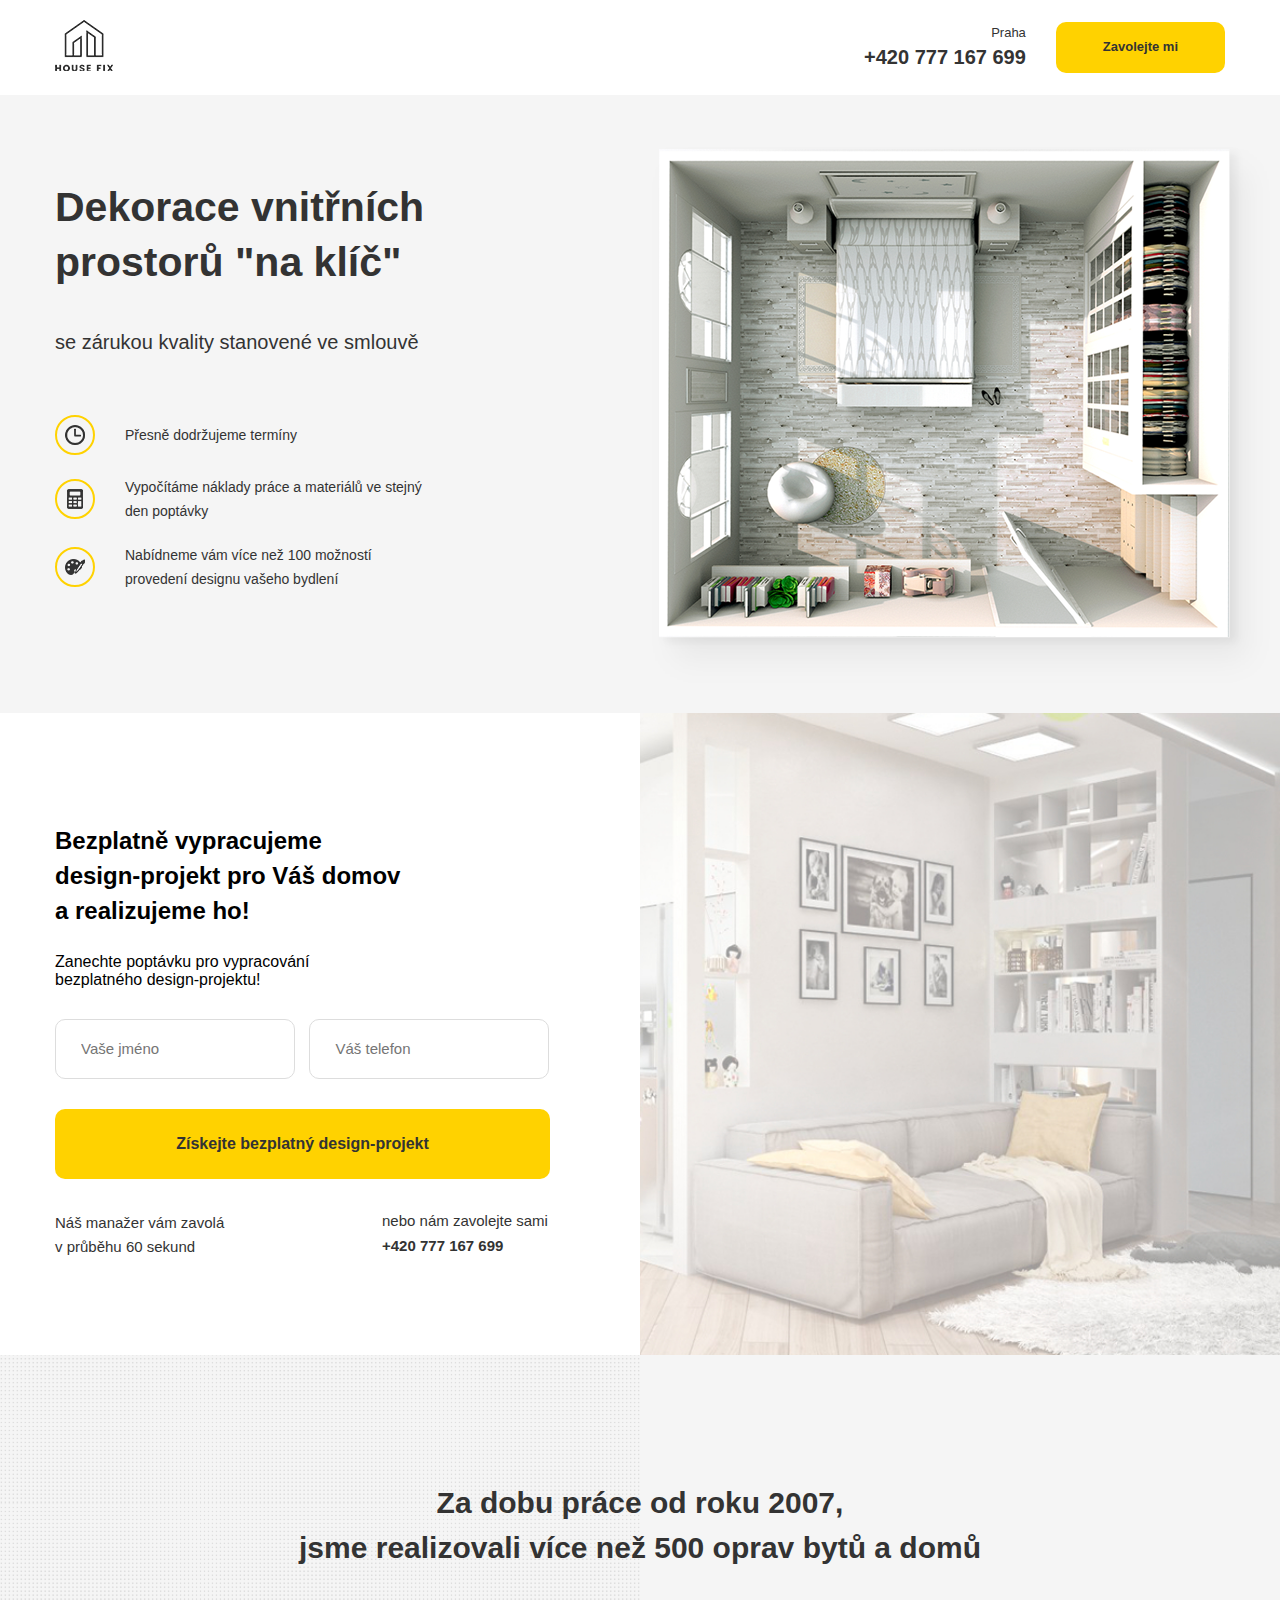
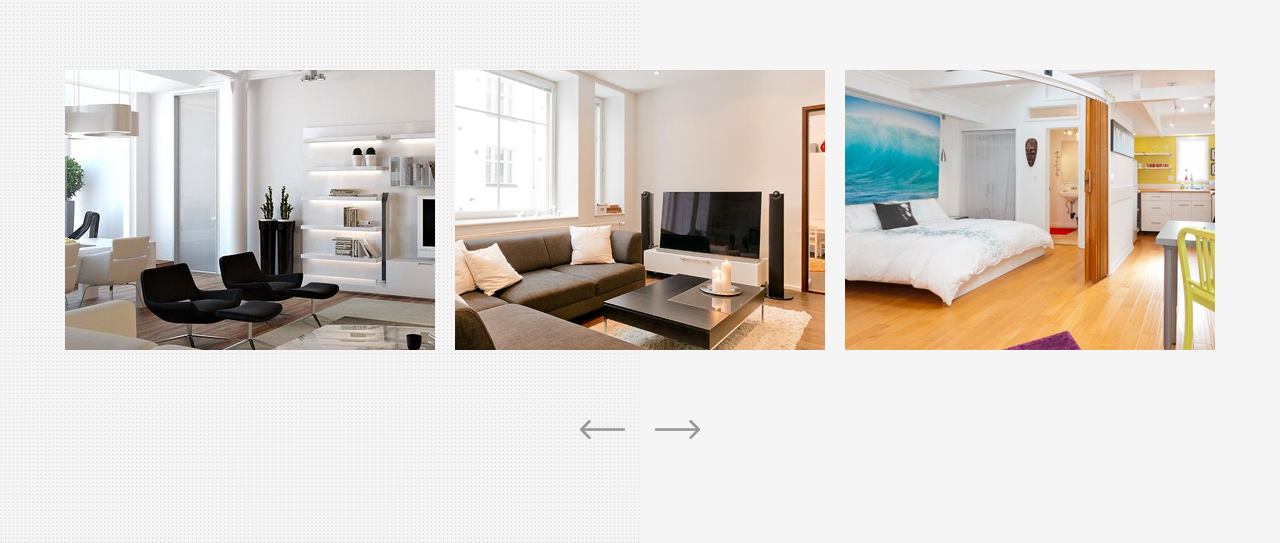
==== src/index.html @ 675788ea "vytvoření sekce slider" ====
<!DOCTYPE html>
<html lang="cz">
<head>
    <meta charset="UTF-8">
    <meta http-equiv="X-UA-Compatible" content="IE=edge">
    <meta name="viewport" content="width=device-width, initial-scale=1.0">
    <title>HouseFix</title>
    <link rel="stylesheet" href="css/normalize css.css">
    <link rel="stylesheet" href="css/slick.css">
    <link rel="stylesheet" href="css/style.css">

</head>
<body>
    <header class="header">
        <div class="container">
            <div class="header-block">
                <div class="header__logo">
                    <img src="img/logo.png" alt="Logo">
                </div>
                <div class="header__info">
                    <div class="header__contacts">
                        <span class="header__adres">Praha</span>
                        <a href="tel:+420777167699" class="header__phone">+420 777 167 699</a>
                    </div>
                    <button class="button header__button" id="button">Zavolejte mi</button>                   
                </div>                
            </div>
        </div>
    </header>

    <main>        
        <section class="main">
            <div class="container">
                <div class="main-block">
                    <div class="main-text">
                        <h1 class="main-text__title">Dekorace vnitřních prostorů "na klíč"</h1>
                        <span class="main-text__subtitle">se zárukou kvality stanovené ve smlouvě</span>
                        <ul class="main-list">
                            <li class="main-list__item">
                                <div class="main-list__image">
                                    <img src="img/clock.png" alt="clock">
                                </div>
                                <span class="main-list__text">Přesně dodržujeme termíny</span>
                            </li>
                            <li class="main-list__item">
                                <div class="main-list__image">
                                    <img src="img/calculator.png" alt="calculator">
                                </div>
                                <span class="main-list__text">Vypočítáme náklady práce a materiálů ve stejný den poptávky </span>
                            </li>
                            <li class="main-list__item">
                                <div class="main-list__image">
                                    <img src="img/paint.png" alt="paint">
                                </div>
                                <span class="main-list__text">Nabídneme vám více než 100 možností provedení designu vašeho bydlení </span>
                            </li>                            
                            
                        </ul>
                    </div>
                    <div class="main-image">
                        <img src="img/main-image.png" alt="rozpolozeni bytu">
                    </div>
                </div>
            </div>
        </section>

        <section class="offer">
            <div class="container">
               <div class="offer-block">
                  <h2 class="offer-title">
                    Bezplatně vypracujeme design-projekt pro Váš domov a realizujeme ho!
                </h2>
                  <span class="offer-subtitle">
                    Zanechte poptávku pro vypracování bezplatného design-projektu!
                </span>
                  <form action="#" class="form offer__form">
                      <input type="text" class="input offer__input" placeholder="Vaše jméno"> 
                      <input type="tel" class="input offer__input" placeholder="Váš telefon">                       
                  
                      <button class="button offer__button">
                         Získejte bezplatný design-projekt
                       </button>
                                             
                      
                       <div class="offer__info">
                        <p class="offer-p">Náš manažer vám zavolá
                            v průběhu 60 sekund                        
                            </p>   
                        <div class="offer__contact">
                            
                            <span class="offer__text">nebo nám zavolejte sami</span>
                            <a href="tel:+420777167699" class="offer__phone">+420 777 167 699</a>
                        </div>
                       </div>                 
                  </form>

               </div>
            
            </div>
        </section>

        <section class="portfolio">
            <div class="container">
                <h2 class="section-title portfolio__title">
                    Za dobu práce od roku 2007, <br>jsme realizovali více než 500 oprav bytů a domů
                </h2>
                <div class="slider">
                    <div class="slider__item"><img class="slider__image" src="img/portfolio1.jpg" alt="obrazek 1"></div>
                    <div class="slider__item"><img class="slider__image" src="img/portfolio2.jpg" alt="obrazek 2"></div>
                    <div class="slider__item"><img class="slider__image" src="img/portfolio3.jpg" alt="obrazek 3"></div>
                    <div class="slider__item"><img class="slider__image" src="img/portfolio1.jpg" alt="obrazek 1"></div>
                    <div class="slider__item"><img class="slider__image" src="img/portfolio2.jpg" alt="obrazek 2"></div>
                    <div class="slider__item"><img class="slider__image" src="img/portfolio3.jpg" alt="obrazek 3"></div>
                   
                </div>
                <div class="arrows portfolio__arrows">
                    <div class="arrows__left">
                        <img src="img/arrow-left.png" alt="arrow-left">
                    </div>
                    <div class="arrows__right">
                        <img src="img/arrow-right.png" alt="arrow-right">
                    </div>
                </div>
            </div>

        </section>

    </main>
      <div class="modal" id="modal">
        <div class="modal-dialog">
            <button class="modal-dialog__close" id="close">&times;</button>
           <h4 class="modal-dialog__title">Modální okno</h4>
        </div>
      <script src="https://code.jquery.com/jquery-3.6.3.min.js"></script>
      <script src="js/slick.min.js"></script>


      <script src="js/main.js"></script>
</body>
</html>
---- src/css/normalize css.css ----
/*! normalize.css v8.0.1 | MIT License | github.com/necolas/normalize.css */

/* Document
   ========================================================================== */

/**
 * 1. Correct the line height in all browsers.
 * 2. Prevent adjustments of font size after orientation changes in iOS.
 */

html {
  line-height: 1.15; /* 1 */
  -webkit-text-size-adjust: 100%; /* 2 */
}

/* Sections
   ========================================================================== */

/**
 * Remove the margin in all browsers.
 */

body {
  margin: 0;
}

/**
 * Render the `main` element consistently in IE.
 */

main {
  display: block;
}

/**
 * Correct the font size and margin on `h1` elements within `section` and
 * `article` contexts in Chrome, Firefox, and Safari.
 */

h1 {
  font-size: 2em;
  margin: 0.67em 0;
}

/* Grouping content
   ========================================================================== */

/**
 * 1. Add the correct box sizing in Firefox.
 * 2. Show the overflow in Edge and IE.
 */

hr {
  box-sizing: content-box; /* 1 */
  height: 0; /* 1 */
  overflow: visible; /* 2 */
}

/**
 * 1. Correct the inheritance and scaling of font size in all browsers.
 * 2. Correct the odd `em` font sizing in all browsers.
 */

pre {
  font-family: monospace, monospace; /* 1 */
  font-size: 1em; /* 2 */
}

/* Text-level semantics
   ========================================================================== */

/**
 * Remove the gray background on active links in IE 10.
 */

a {
  background-color: transparent;
}

/**
 * 1. Remove the bottom border in Chrome 57-
 * 2. Add the correct text decoration in Chrome, Edge, IE, Opera, and Safari.
 */

abbr[title] {
  border-bottom: none; /* 1 */
  text-decoration: underline; /* 2 */
  text-decoration: underline dotted; /* 2 */
}

/**
 * Add the correct font weight in Chrome, Edge, and Safari.
 */

b,
strong {
  font-weight: bolder;
}

/**
 * 1. Correct the inheritance and scaling of font size in all browsers.
 * 2. Correct the odd `em` font sizing in all browsers.
 */

code,
kbd,
samp {
  font-family: monospace, monospace; /* 1 */
  font-size: 1em; /* 2 */
}

/**
 * Add the correct font size in all browsers.
 */

small {
  font-size: 80%;
}

/**
 * Prevent `sub` and `sup` elements from affecting the line height in
 * all browsers.
 */

sub,
sup {
  font-size: 75%;
  line-height: 0;
  position: relative;
  vertical-align: baseline;
}

sub {
  bottom: -0.25em;
}

sup {
  top: -0.5em;
}

/* Embedded content
   ========================================================================== */

/**
 * Remove the border on images inside links in IE 10.
 */

img {
  border-style: none;
}

/* Forms
   ========================================================================== */

/**
 * 1. Change the font styles in all browsers.
 * 2. Remove the margin in Firefox and Safari.
 */

button,
input,
optgroup,
select,
textarea {
  font-family: inherit; /* 1 */
  font-size: 100%; /* 1 */
  line-height: 1.15; /* 1 */
  margin: 0; /* 2 */
}

/**
 * Show the overflow in IE.
 * 1. Show the overflow in Edge.
 */

button,
input { /* 1 */
  overflow: visible;
}

/**
 * Remove the inheritance of text transform in Edge, Firefox, and IE.
 * 1. Remove the inheritance of text transform in Firefox.
 */

button,
select { /* 1 */
  text-transform: none;
}

/**
 * Correct the inability to style clickable types in iOS and Safari.
 */

button,
[type="button"],
[type="reset"],
[type="submit"] {
  -webkit-appearance: button;
}

/**
 * Remove the inner border and padding in Firefox.
 */

button::-moz-focus-inner,
[type="button"]::-moz-focus-inner,
[type="reset"]::-moz-focus-inner,
[type="submit"]::-moz-focus-inner {
  border-style: none;
  padding: 0;
}

/**
 * Restore the focus styles unset by the previous rule.
 */

button:-moz-focusring,
[type="button"]:-moz-focusring,
[type="reset"]:-moz-focusring,
[type="submit"]:-moz-focusring {
  outline: 1px dotted ButtonText;
}

/**
 * Correct the padding in Firefox.
 */

fieldset {
  padding: 0.35em 0.75em 0.625em;
}

/**
 * 1. Correct the text wrapping in Edge and IE.
 * 2. Correct the color inheritance from `fieldset` elements in IE.
 * 3. Remove the padding so developers are not caught out when they zero out
 *    `fieldset` elements in all browsers.
 */

legend {
  box-sizing: border-box; /* 1 */
  color: inherit; /* 2 */
  display: table; /* 1 */
  max-width: 100%; /* 1 */
  padding: 0; /* 3 */
  white-space: normal; /* 1 */
}

/**
 * Add the correct vertical alignment in Chrome, Firefox, and Opera.
 */

progress {
  vertical-align: baseline;
}

/**
 * Remove the default vertical scrollbar in IE 10+.
 */

textarea {
  overflow: auto;
}

/**
 * 1. Add the correct box sizing in IE 10.
 * 2. Remove the padding in IE 10.
 */

[type="checkbox"],
[type="radio"] {
  box-sizing: border-box; /* 1 */
  padding: 0; /* 2 */
}

/**
 * Correct the cursor style of increment and decrement buttons in Chrome.
 */

[type="number"]::-webkit-inner-spin-button,
[type="number"]::-webkit-outer-spin-button {
  height: auto;
}

/**
 * 1. Correct the odd appearance in Chrome and Safari.
 * 2. Correct the outline style in Safari.
 */

[type="search"] {
  -webkit-appearance: textfield; /* 1 */
  outline-offset: -2px; /* 2 */
}

/**
 * Remove the inner padding in Chrome and Safari on macOS.
 */

[type="search"]::-webkit-search-decoration {
  -webkit-appearance: none;
}

/**
 * 1. Correct the inability to style clickable types in iOS and Safari.
 * 2. Change font properties to `inherit` in Safari.
 */

::-webkit-file-upload-button {
  -webkit-appearance: button; /* 1 */
  font: inherit; /* 2 */
}

/* Interactive
   ========================================================================== */

/*
 * Add the correct display in Edge, IE 10+, and Firefox.
 */

details {
  display: block;
}

/*
 * Add the correct display in all browsers.
 */

summary {
  display: list-item;
}

/* Misc
   ========================================================================== */

/**
 * Add the correct display in IE 10+.
 */

template {
  display: none;
}

/**
 * Add the correct display in IE 10.
 */

[hidden] {
  display: none;
}
---- src/css/style.css ----
@font-face {
  font-family: "Museo Sans  Light";
  src: url("../fonts/MuseoSansCyrl-300.eot");
  src: url("../fonts/MuseoSansCyrl-300.eot?#iefix") format("embedded-opentype"), url("../fonts/MuseoSansCyrl-300.woff") format("woff"), url("../fonts/MuseoSansCyrl-300.ttf") format("truetype");
  font-weight: normal;
  font-style: normal;
}
@font-face {
  font-family: "Museo Sans  Bold";
  src: url("../fonts/MuseoSansCyrl-700.eot");
  src: url("../fonts/MuseoSansCyrl-700.eot?#iefix") format("embedded-opentype"), url("../fonts/MuseoSansCyrl-700.woff") format("woff"), url("../fonts/MuseoSansCyrl-700.ttf") format("truetype");
  font-weight: normal;
  font-style: normal;
}
* {
  box-sizing: border-box;
}

body {
  font-family: "Museo Sans Light", sans-serif;
  font-weight: 300;
}

img {
  max-width: 100%;
}

.container {
  max-width: 1170px;
  width: 96%;
  margin: auto;
}
@media (max-width: 640px) {
  .container {
    width: 90%;
  }
}

.button {
  background-color: #ffd200;
  color: #333;
  border: none;
  font-family: "Museo Sans Bold", sans-serif;
  font-weight: 700;
  cursor: pointer;
  padding: 18px 47px;
  border-radius: 10px;
}
.button:hover {
  background-color: #ffdb33;
}

.input {
  border: 1px solid #dddddd;
  font-size: 15px;
  border-radius: 10px;
  padding: 20px 25px;
}

.section-title {
  font-size: 30px;
  font-family: "Museo Sans Bold", sans-serif;
  font-weight: 700;
  text-align: center;
  line-height: 45px;
}

.header {
  padding: 20px 0;
}
.header-block {
  display: flex;
  justify-content: space-between;
  align-items: center;
}
.header__info {
  display: flex;
  text-align: right;
}
.header__contacts {
  display: flex;
  flex-direction: column;
  justify-content: center;
}
@media (max-width: 640px) {
  .header__contacts {
    display: none;
  }
}
.header__adres {
  color: #333;
  font-size: 13px;
  font-weight: 400;
}
.header__phone {
  font-size: 20px;
  font-weight: 400;
  color: #333;
  text-decoration: none;
  display: block;
  margin-top: 5px;
  font-family: "Museo Sans Bold", sans-serif;
  font-weight: 700;
}
.header__button {
  padding: 18px 47px;
  border-radius: 10px;
  margin-left: 30px;
  font-size: 13px;
}

.main {
  background-color: #f5f5f5;
}
.main-block {
  display: flex;
  padding: 40px 0 15px;
}
@media (max-width: 1200px) {
  .main-block {
    flex-direction: column;
  }
}
.main-text {
  flex-basis: 50%;
}
@media (max-width: 1200px) {
  .main-text {
    margin-bottom: 30px;
  }
}
.main-text__title {
  font-size: 41px;
  color: #333;
  padding-right: 200px;
  line-height: 55px;
  font-family: "Museo Sans Bold", sans-serif;
  font-weight: 700;
  margin: 45px 0 20px 0;
}
@media (max-width: 1200px) {
  .main-text__title {
    padding-right: 10px;
  }
}
@media (max-width: 640px) {
  .main-text__title {
    font-size: 30px;
    line-height: 1.4;
  }
}
.main-text__subtitle {
  font-size: 20px;
  line-height: 65px;
  color: #333;
}
@media (max-width: 640px) {
  .main-text__subtitle {
    font-size: 16px;
    line-height: 1.4;
  }
}
.main-image {
  margin-right: -55px;
}
@media (max-width: 1200px) {
  .main-image {
    width: 100%;
  }
}
.main-list {
  margin: 40px 0 0 0;
  padding: 0 0 0 0;
}
@media (max-width: 640px) {
  .main-list {
    margin: 30px 0 0 0;
  }
}
.main-list__item {
  display: flex;
  align-items: center;
  margin-bottom: 20px;
}
.main-list__item:last-child {
  margin-bottom: 0;
}
@media (max-width: 640px) {
  .main-list__item {
    margin-bottom: 15px;
  }
}
.main-list__image {
  width: 40px;
  height: 40px;
  border: 2px solid #ffd200;
  display: flex;
  align-items: center;
  border-radius: 50px;
  justify-content: center;
  margin-right: 30px;
}
.main-list__text {
  line-height: 24px;
  font-size: 14px;
  color: #333;
  max-width: 300px;
}
@media (max-width: 640px) {
  .main-list__text {
    font-size: 12px;
    max-width: 250px;
  }
}

.offer {
  padding: 90px 0;
  background: url("../img/offer-bg.jpg") no-repeat;
  background-position: center right;
  background-size: contain;
  position: relative;
}
@media (max-width: 1200px) {
  .offer {
    background-size: cover;
  }
}
@media (max-width: 768px) {
  .offer {
    background: #fff;
  }
}
.offer:before {
  content: "";
  width: 50%;
  height: 100%;
  position: absolute;
  background-color: #fff;
  top: 0;
  left: 0;
}
.offer-block {
  width: 50%;
  padding-right: 90px;
  position: relative;
}
@media (max-width: 768px) {
  .offer-block {
    width: 100%;
    padding-right: 0;
  }
}
.offer-title {
  font-size: 24px;
  line-height: 35px;
  margin-bottom: 25px;
  max-width: 350px;
  font-family: "Museo Sans Bold", sans-serif;
  font-weight: 700;
}
.offer-subtitle {
  display: inline-block;
  max-width: 260px;
  font-size: 16px;
  margin-bottom: 30px;
}
.offer__input {
  margin-bottom: 30px;
  width: 240px;
}
@media (max-width: 1200px) {
  .offer__input {
    width: 100%;
    margin-bottom: 15px;
  }
}
.offer__input:first-child {
  margin-right: 10px;
}
.offer__button {
  width: 100%;
  min-height: 70px;
  margin-bottom: 30px;
  cursor: pointer;
  font-size: 13px;
  font-size: 16px;
}
.offer__info {
  display: flex;
  justify-content: space-between;
}
.offer-p {
  width: 171px;
  height: 39px;
  color: #333;
  font-size: 15px;
  font-weight: 400;
  line-height: 24px;
  text-align: left;
  margin-top: 2px;
}
.offer__text {
  display: flex;
  width: 168px;
  height: 15px;
  color: #333;
  font-size: 15px;
  font-weight: 400;
  line-height: 24px;
  text-align: left;
}
.offer__phone {
  display: flex;
  width: 124px;
  height: 12px;
  color: #333;
  font-size: 15px;
  font-weight: 400;
  line-height: 24px;
  text-align: left;
  text-decoration: none;
  margin-top: 10px;
  font-family: "Museo Sans Bold", sans-serif;
  font-weight: 700;
}

.portfolio {
  padding: 100px 0;
  background: #f5f5f5 url("../img/portfolio-bg.png") left repeat-y;
  background-size: 50%;
}
.portfolio__title {
  margin-bottom: 100px;
  color: #333;
}
.portfolio__arrows {
  max-width: 120px;
  display: flex;
  justify-content: space-between;
  margin: auto;
  margin-top: 70px;
}

.arrows__left, .arrows__right {
  cursor: pointer;
}

.slider__image {
  margin: auto;
}

.modal {
  position: fixed;
  left: 0;
  top: 0;
  width: 100%;
  height: 100%;
  border-color: rgba(0, 0, 0, 0.5);
  display: none;
}
.modal_active {
  display: flex;
}
.modal-dialog {
  margin: auto;
  max-width: 450px;
  width: 90%;
  min-height: 200px;
  background-color: #fff;
  padding: 40px;
  position: relative;
}
.modal-dialog__close {
  position: absolute;
  right: 0;
  top: 0;
}/*# sourceMappingURL=style.css.map */
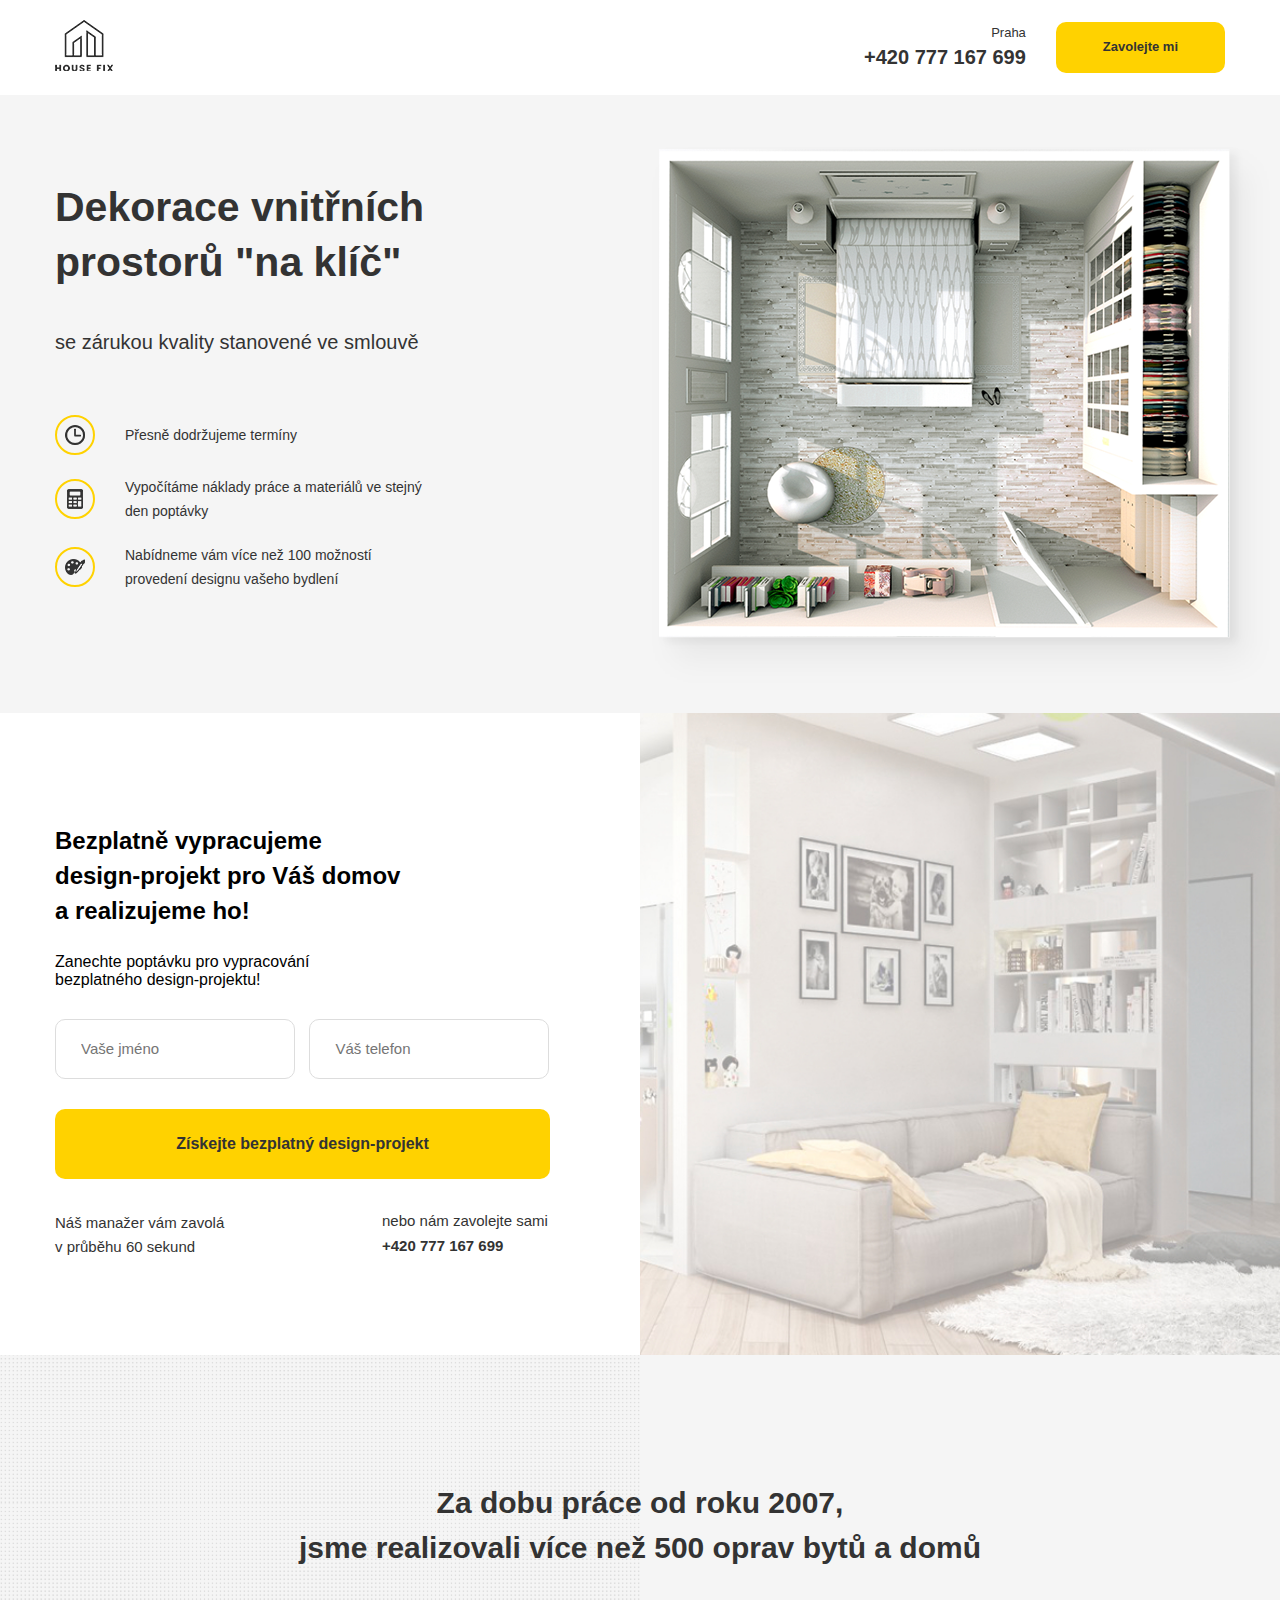
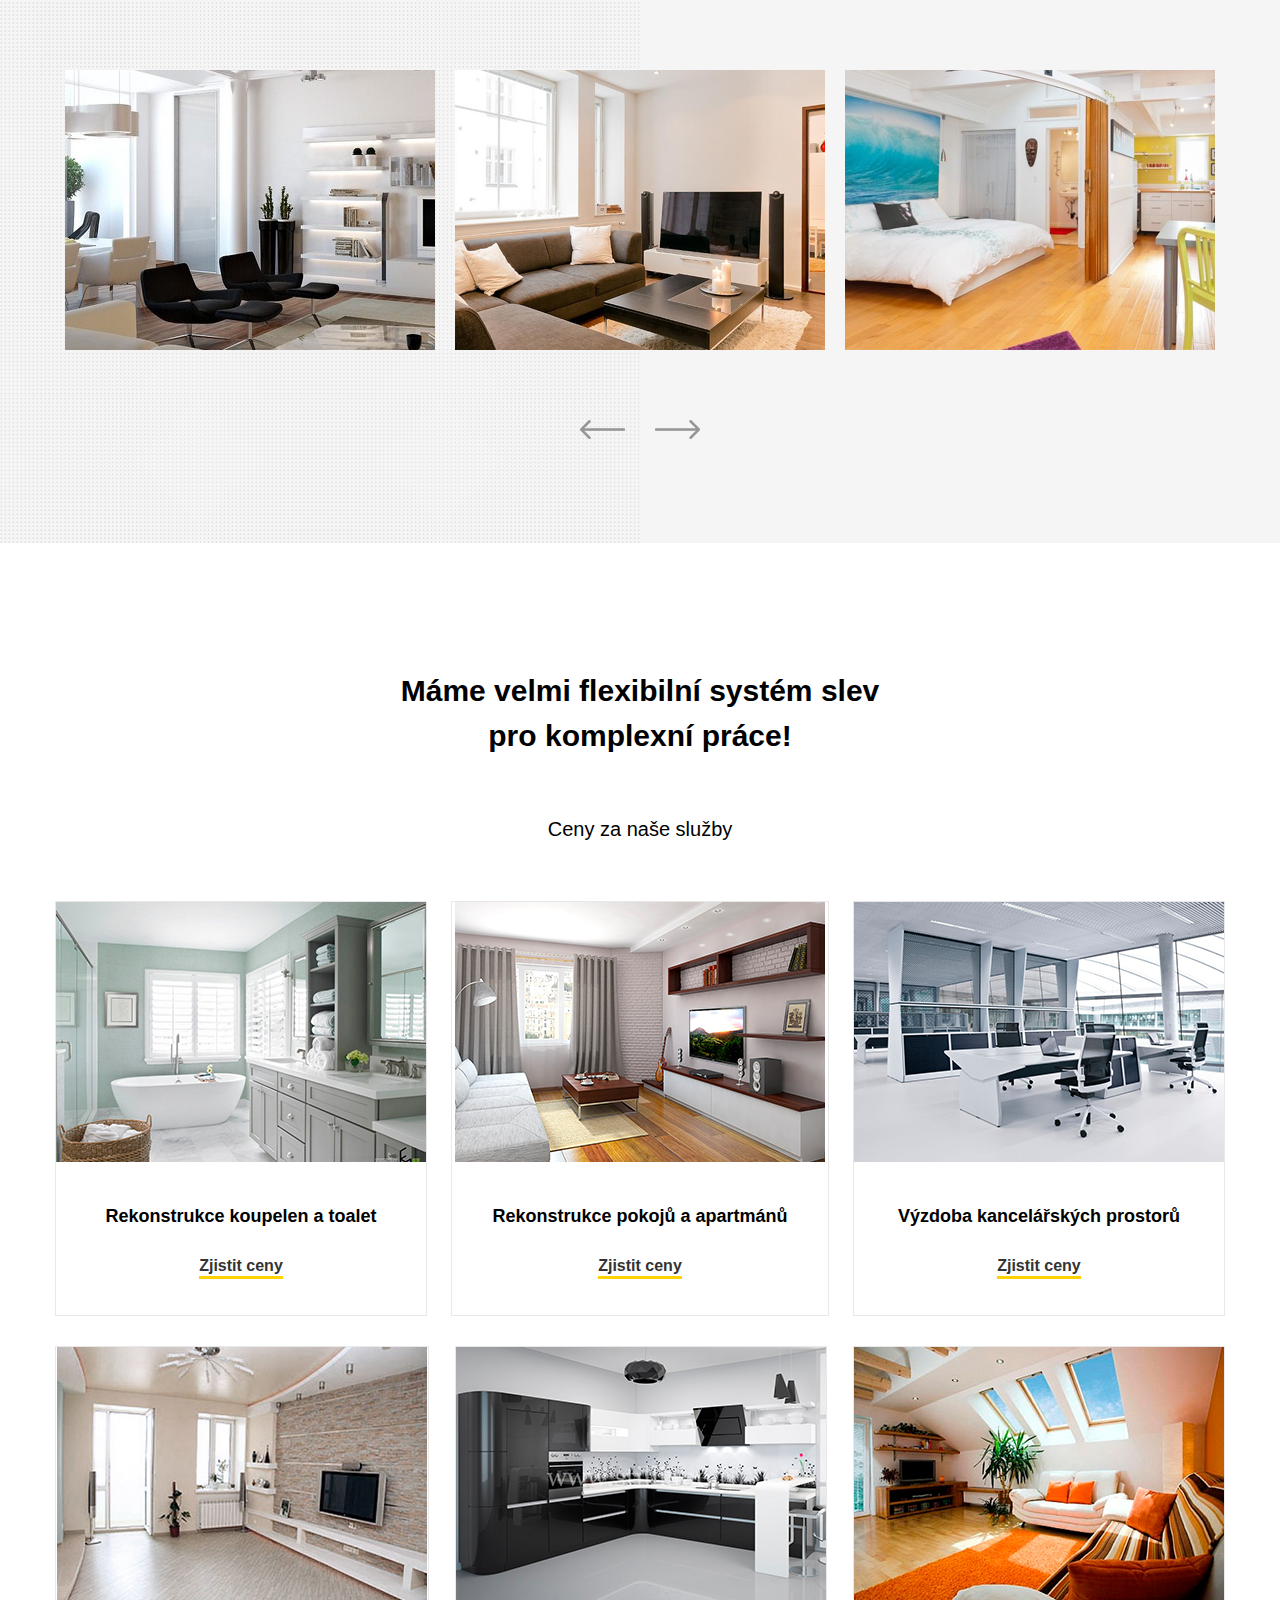
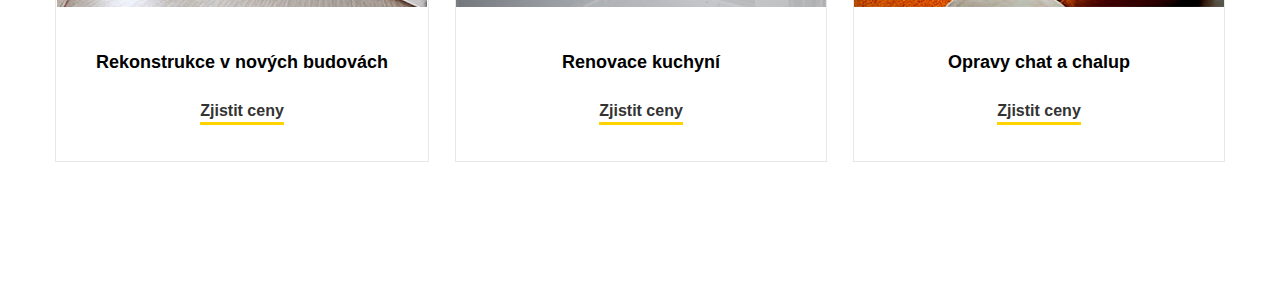
==== commit 80d04fb6: "sekce price" ====
--- a/src/index.html
+++ b/src/index.html
@@ -125,6 +125,94 @@
 
         </section>
 
+        <section class="price">
+            <div class="container">
+                <h2 class="section-title price__title">Máme velmi flexibilní systém slev <br> pro komplexní práce!                    
+                    </h2>
+                <span class="section-subtitle price__subtitle">Ceny za naše služby</span>
+                <div class="cards">
+                    <div class="card price__card">
+                        <div class="card__image">
+                            <img src="img/price_1.jpg" alt="koupelna">
+                        </div>
+                        <div class="card__text">
+                            <h4 class="card__title">
+                                Rekonstrukce koupelen a toalet
+                            </h4>
+                            <a href="#" class="card__link">
+                                Zjistit ceny
+                            </a>
+                        </div>
+                    </div>
+                    <div class="card price__card ">
+                        <div class="card__image">
+                            <img src="img/price_2.jpg" alt="pokojů">
+                        </div>
+                        <div class="card__text">
+                            <h4 class="card__title">
+                                Rekonstrukce pokojů a apartmánů
+                            </h4>
+                            <a href="#" class="card__link">
+                                Zjistit ceny
+                            </a>
+                        </div>
+                    </div>
+                    <div class="card price__card">
+                        <div class="card__image">
+                            <img src="img/price_3.jpg" alt="kancelářských">
+                        </div>
+                        <div class="card__text">
+                            <h4 class="card__title">
+                                Výzdoba kancelářských prostorů
+                            </h4>
+                            <a href="#" class="card__link">
+                                Zjistit ceny
+                            </a>
+                        </div>
+                    </div>
+                    <div class="card price__card">
+                        <div class="card__image">
+                            <img src="img/price_4.jpg" alt="Rekonstrukce">
+                        </div>
+                        <div class="card__text">
+                            <h4 class="card__title">
+                                Rekonstrukce v nových budovách
+                            </h4>
+                            <a href="#" class="card__link">
+                                Zjistit ceny
+                            </a>
+                        </div>
+                    </div>
+                    <div class="card price__card">
+                        <div class="card__image">
+                            <img src="img/price_5.jpg" alt="kuchyní">
+                        </div>
+                        <div class="card__text">
+                            <h4 class="card__title">
+                                Renovace kuchyní
+                            </h4>
+                            <a href="#" class="card__link">
+                                Zjistit ceny
+                            </a>
+                        </div>
+                    </div>
+                    <div class="card price__card">
+                        <div class="card__image">
+                            <img src="img/price_6.jpg" alt="Opravy">
+                        </div>
+                        <div class="card__text">
+                            <h4 class="card__title">
+                                Opravy chat a chalup
+                            </h4>
+                            <a href="#" class="card__link">
+                                Zjistit ceny
+                            </a>
+                        </div>
+                    </div>
+                </div>
+            </div>
+        </section>
+
     </main>
       <div class="modal" id="modal">
         <div class="modal-dialog">
--- a/src/css/style.css
+++ b/src/css/style.css
@@ -63,6 +63,13 @@
   font-weight: 700;
   text-align: center;
   line-height: 45px;
+}
+
+.section-subtitle {
+  color: #000;
+  font-size: 20px;
+  text-align: center;
+  display: block;
 }
 
 .header {
@@ -349,6 +356,85 @@
   margin: auto;
 }
 
+.price {
+  padding: 100px 0;
+}
+.price__title {
+  margin-bottom: 60px;
+}
+.price__subtitle {
+  margin-bottom: 60px;
+}
+.price__card {
+  margin-bottom: 30px;
+}
+
+.cards {
+  display: flex;
+  flex-wrap: wrap;
+  justify-content: space-between;
+}
+
+.card {
+  text-align: center;
+  border: 1px solid #e8e8e8;
+  transition: 0.2s;
+}
+.card:hover {
+  box-shadow: 0 20px 25px rgba(0, 0, 0, 0.1);
+}
+.card:hover .card__image::before {
+  opacity: 1;
+  transition: 0.2s;
+}
+.card__text {
+  padding: 40px;
+}
+.card__title {
+  margin-top: 0;
+}
+.card__image {
+  position: relative;
+}
+.card__image::before {
+  content: "";
+  position: absolute;
+  left: 0;
+  top: 0;
+  width: 100%;
+  height: 100%;
+  background-image: linear-gradient(to top, #ffd200 0%, rgba(255, 255, 255, 0) 100%);
+  opacity: 0;
+}
+.card__title {
+  font-size: 18px;
+  color: #000;
+  margin-bottom: 30px;
+}
+.card__link {
+  display: inline-block;
+  font-family: "Museo Sans Bold", sans-serif;
+  font-weight: 700;
+  text-decoration: none;
+  color: #333;
+  position: relative;
+}
+.card__link:hover::after {
+  height: 13px;
+}
+.card__link::after {
+  content: "";
+  display: block;
+  position: absolute;
+  z-index: -1;
+  bottom: -4px;
+  left: 0;
+  width: 100%;
+  height: 3px;
+  background-color: #ffd200;
+  transition: 0.2s;
+}
+
 .modal {
   position: fixed;
   left: 0;
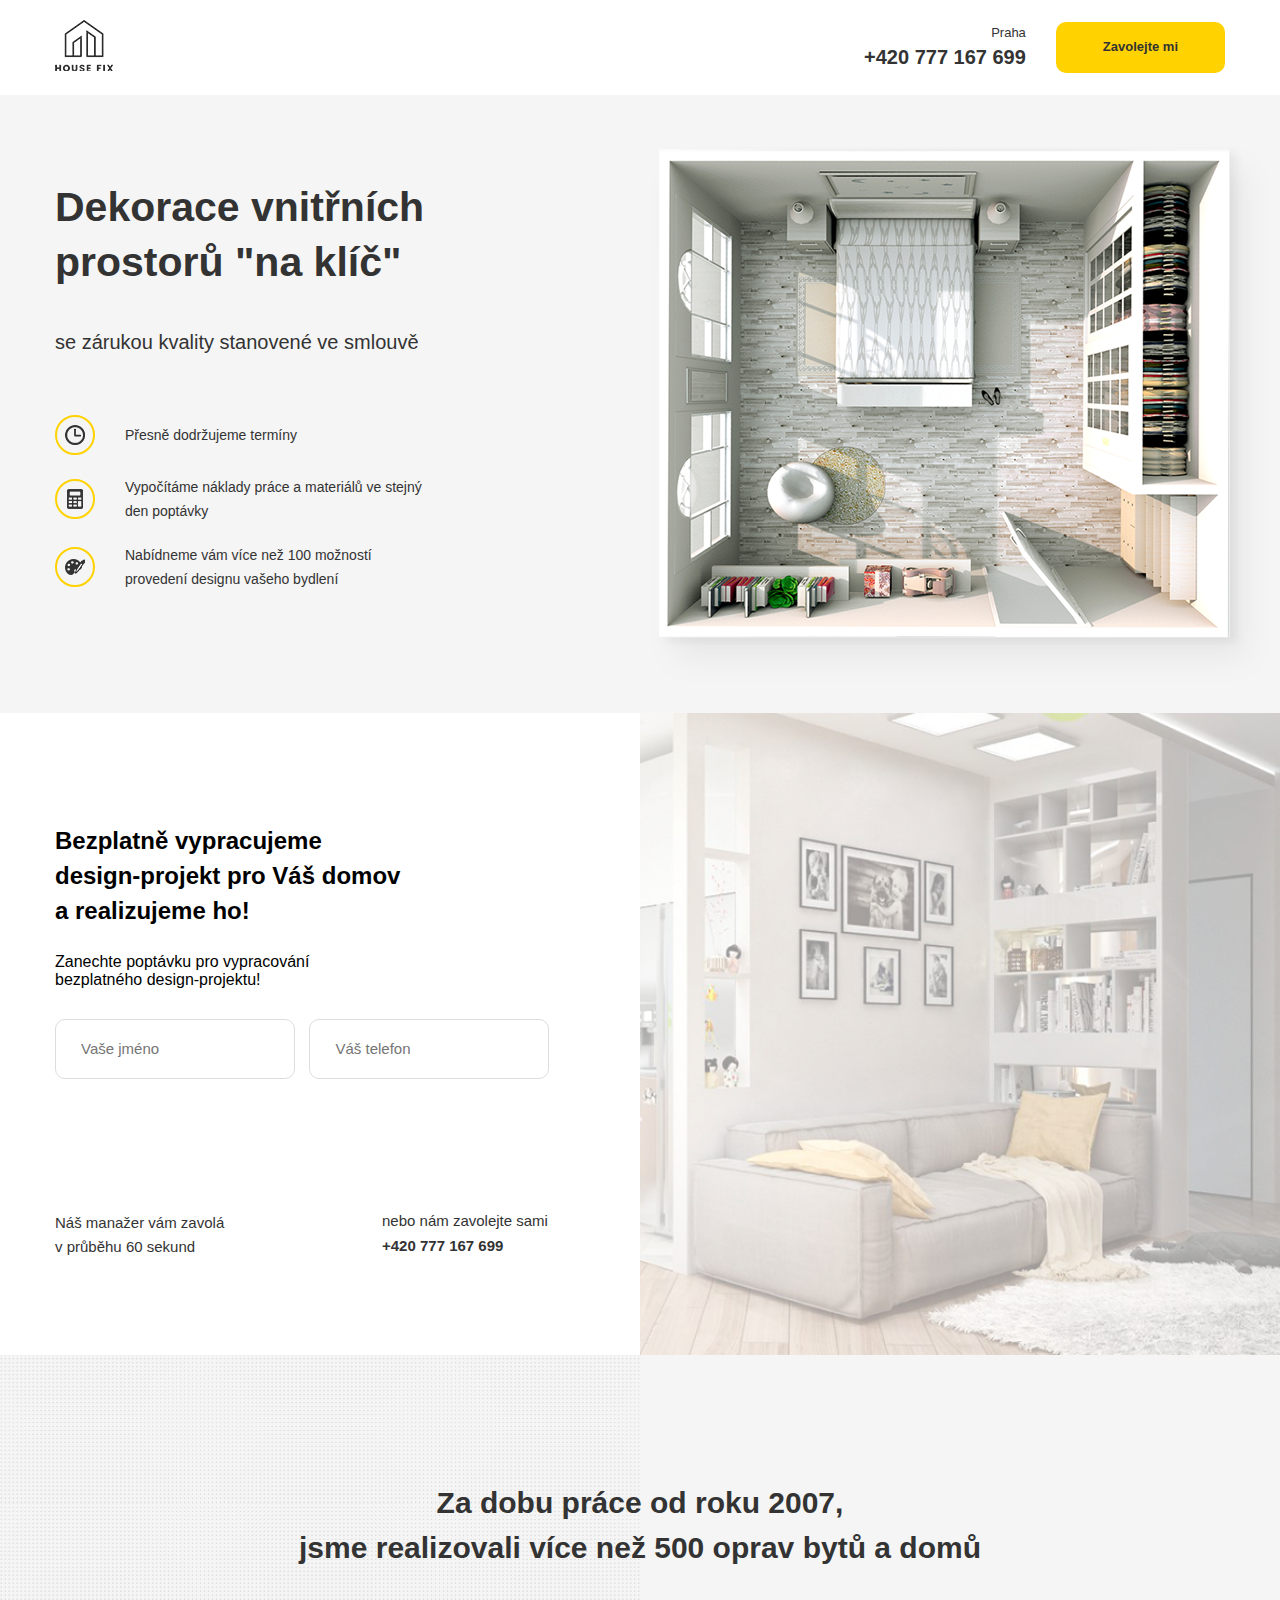
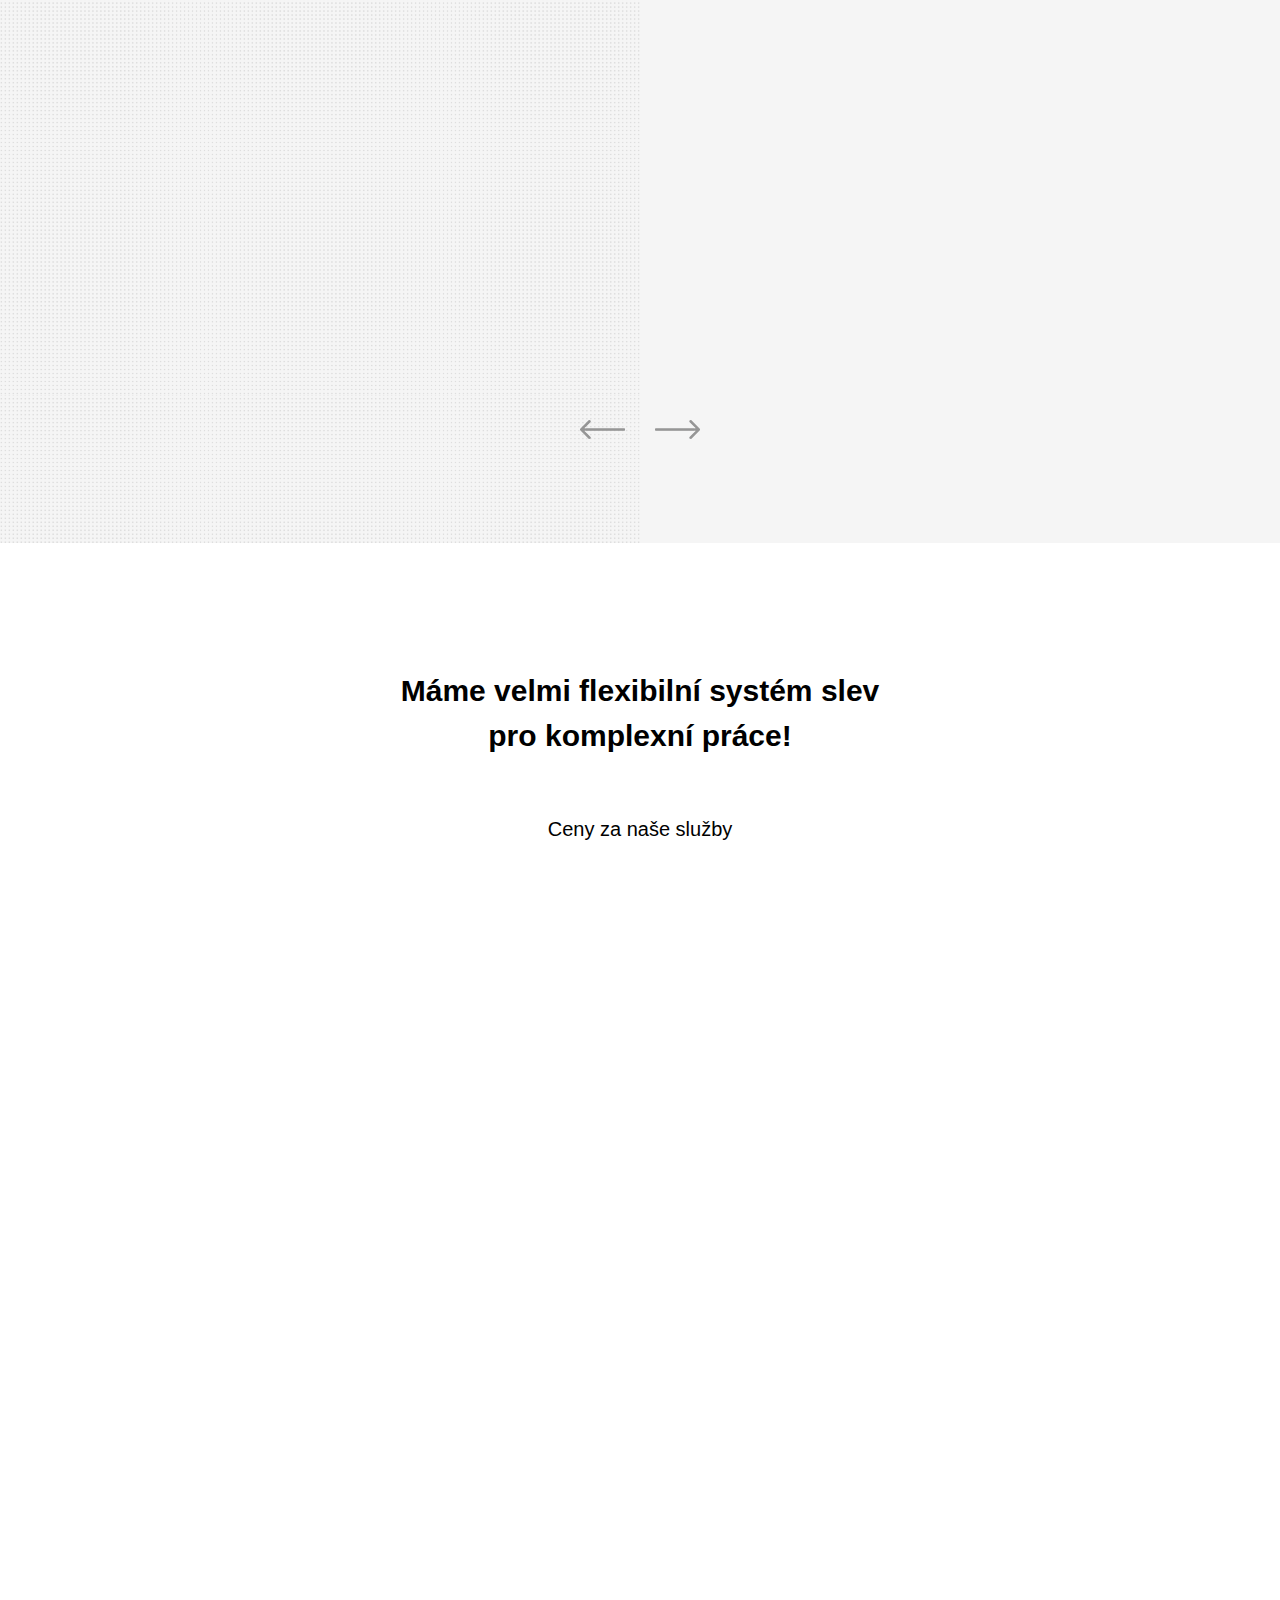
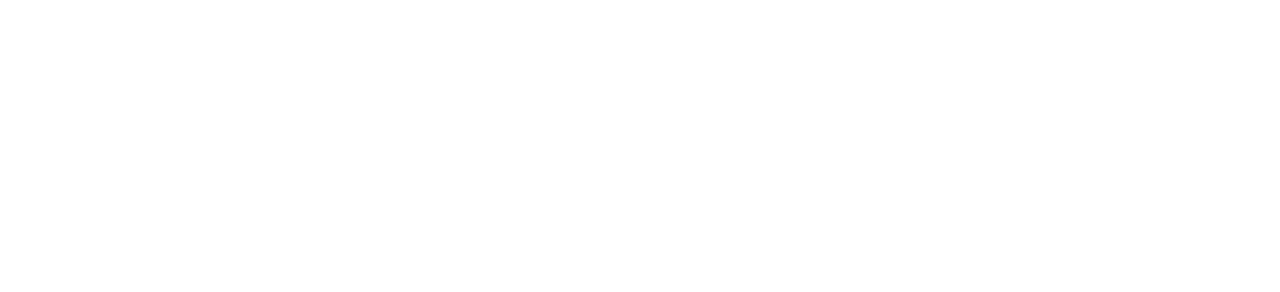
==== commit 6e8c7ab5: "sekce price , animace pro web" ====
--- a/src/index.html
+++ b/src/index.html
@@ -7,6 +7,7 @@
     <title>HouseFix</title>
     <link rel="stylesheet" href="css/normalize css.css">
     <link rel="stylesheet" href="css/slick.css">
+    <link rel="stylesheet" href="css/animate.min.css">
     <link rel="stylesheet" href="css/style.css">
 
 </head>
@@ -14,7 +15,7 @@
     <header class="header">
         <div class="container">
             <div class="header-block">
-                <div class="header__logo">
+                <div class="header__logo wow animate__animated animate__flip">
                     <img src="img/logo.png" alt="Logo">
                 </div>
                 <div class="header__info">
@@ -22,7 +23,7 @@
                         <span class="header__adres">Praha</span>
                         <a href="tel:+420777167699" class="header__phone">+420 777 167 699</a>
                     </div>
-                    <button class="button header__button" id="button">Zavolejte mi</button>                   
+                    <button class="button header__button wow animate__animated animate__pulse animate__infinite	"  id="button">Zavolejte mi</button>                   
                 </div>                
             </div>
         </div>
@@ -36,19 +37,19 @@
                         <h1 class="main-text__title">Dekorace vnitřních prostorů "na klíč"</h1>
                         <span class="main-text__subtitle">se zárukou kvality stanovené ve smlouvě</span>
                         <ul class="main-list">
-                            <li class="main-list__item">
+                            <li class="main-list__item wow animate__animated animate__backInLeft" data-wow-delay=".3s" >
                                 <div class="main-list__image">
                                     <img src="img/clock.png" alt="clock">
                                 </div>
                                 <span class="main-list__text">Přesně dodržujeme termíny</span>
                             </li>
-                            <li class="main-list__item">
+                            <li class="main-list__item wow animate__animated animate__backInLeft"data-wow-delay=".6s" >
                                 <div class="main-list__image">
                                     <img src="img/calculator.png" alt="calculator">
                                 </div>
                                 <span class="main-list__text">Vypočítáme náklady práce a materiálů ve stejný den poptávky </span>
                             </li>
-                            <li class="main-list__item">
+                            <li class="main-list__item wow animate__animated animate__backInLeft" data-wow-delay=".9s">
                                 <div class="main-list__image">
                                     <img src="img/paint.png" alt="paint">
                                 </div>
@@ -57,7 +58,7 @@
                             
                         </ul>
                     </div>
-                    <div class="main-image">
+                    <div class="main-image wow animate__animated animate__backInLeft" data-wow-delay=".1s">
                         <img src="img/main-image.png" alt="rozpolozeni bytu">
                     </div>
                 </div>
@@ -66,18 +67,18 @@
 
         <section class="offer">
             <div class="container">
-               <div class="offer-block">
+               <div class="offer-block wow animate__animated animate__flash">
                   <h2 class="offer-title">
                     Bezplatně vypracujeme design-projekt pro Váš domov a realizujeme ho!
                 </h2>
                   <span class="offer-subtitle">
                     Zanechte poptávku pro vypracování bezplatného design-projektu!
                 </span>
-                  <form action="#" class="form offer__form">
-                      <input type="text" class="input offer__input" placeholder="Vaše jméno"> 
-                      <input type="tel" class="input offer__input" placeholder="Váš telefon">                       
+                  <form action="#" class="form offer__form ">
+                      <input type="text " class="input offer__input " placeholder="Vaše jméno" > 
+                      <input type="tel" class="input offer__input " placeholder="Váš telefon" >                       
                   
-                      <button class="button offer__button">
+                      <button class="button offer__button  wow animate__animated animate__pulse animate__infinite">
                          Získejte bezplatný design-projekt
                        </button>
                                              
@@ -101,10 +102,10 @@
 
         <section class="portfolio">
             <div class="container">
-                <h2 class="section-title portfolio__title">
+                <h2 class="section-title portfolio__title ">
                     Za dobu práce od roku 2007, <br>jsme realizovali více než 500 oprav bytů a domů
                 </h2>
-                <div class="slider">
+                <div class="slider wow animate__animated animate__backInLeft">
                     <div class="slider__item"><img class="slider__image" src="img/portfolio1.jpg" alt="obrazek 1"></div>
                     <div class="slider__item"><img class="slider__image" src="img/portfolio2.jpg" alt="obrazek 2"></div>
                     <div class="slider__item"><img class="slider__image" src="img/portfolio3.jpg" alt="obrazek 3"></div>
@@ -131,7 +132,7 @@
                     </h2>
                 <span class="section-subtitle price__subtitle">Ceny za naše služby</span>
                 <div class="cards">
-                    <div class="card price__card">
+                    <div class="card price__card wow animate__animated animate__fadeInUp" data-wow-delay=".1s" > 
                         <div class="card__image">
                             <img src="img/price_1.jpg" alt="koupelna">
                         </div>
@@ -144,7 +145,7 @@
                             </a>
                         </div>
                     </div>
-                    <div class="card price__card ">
+                    <div class="card price__card wow animate__animated animate__fadeInUp " data-wow-delay=".2s">
                         <div class="card__image">
                             <img src="img/price_2.jpg" alt="pokojů">
                         </div>
@@ -157,7 +158,7 @@
                             </a>
                         </div>
                     </div>
-                    <div class="card price__card">
+                    <div class="card price__card wow animate__animated animate__fadeInUp" data-wow-delay=".3s">
                         <div class="card__image">
                             <img src="img/price_3.jpg" alt="kancelářských">
                         </div>
@@ -170,7 +171,7 @@
                             </a>
                         </div>
                     </div>
-                    <div class="card price__card">
+                    <div class="card price__card wow animate__animated animate__fadeInUp" data-wow-delay=".4s">
                         <div class="card__image">
                             <img src="img/price_4.jpg" alt="Rekonstrukce">
                         </div>
@@ -183,7 +184,7 @@
                             </a>
                         </div>
                     </div>
-                    <div class="card price__card">
+                    <div class="card price__card wow animate__animated animate__fadeInUp" data-wow-delay=".5s">
                         <div class="card__image">
                             <img src="img/price_5.jpg" alt="kuchyní">
                         </div>
@@ -196,7 +197,7 @@
                             </a>
                         </div>
                     </div>
-                    <div class="card price__card">
+                    <div class="card price__card wow animate__animated animate__fadeInUp" data-wow-delay=".6s">
                         <div class="card__image">
                             <img src="img/price_6.jpg" alt="Opravy">
                         </div>
@@ -221,7 +222,7 @@
         </div>
       <script src="https://code.jquery.com/jquery-3.6.3.min.js"></script>
       <script src="js/slick.min.js"></script>
-
+      <script src="js/wow.min.js"></script>
 
       <script src="js/main.js"></script>
 </body>
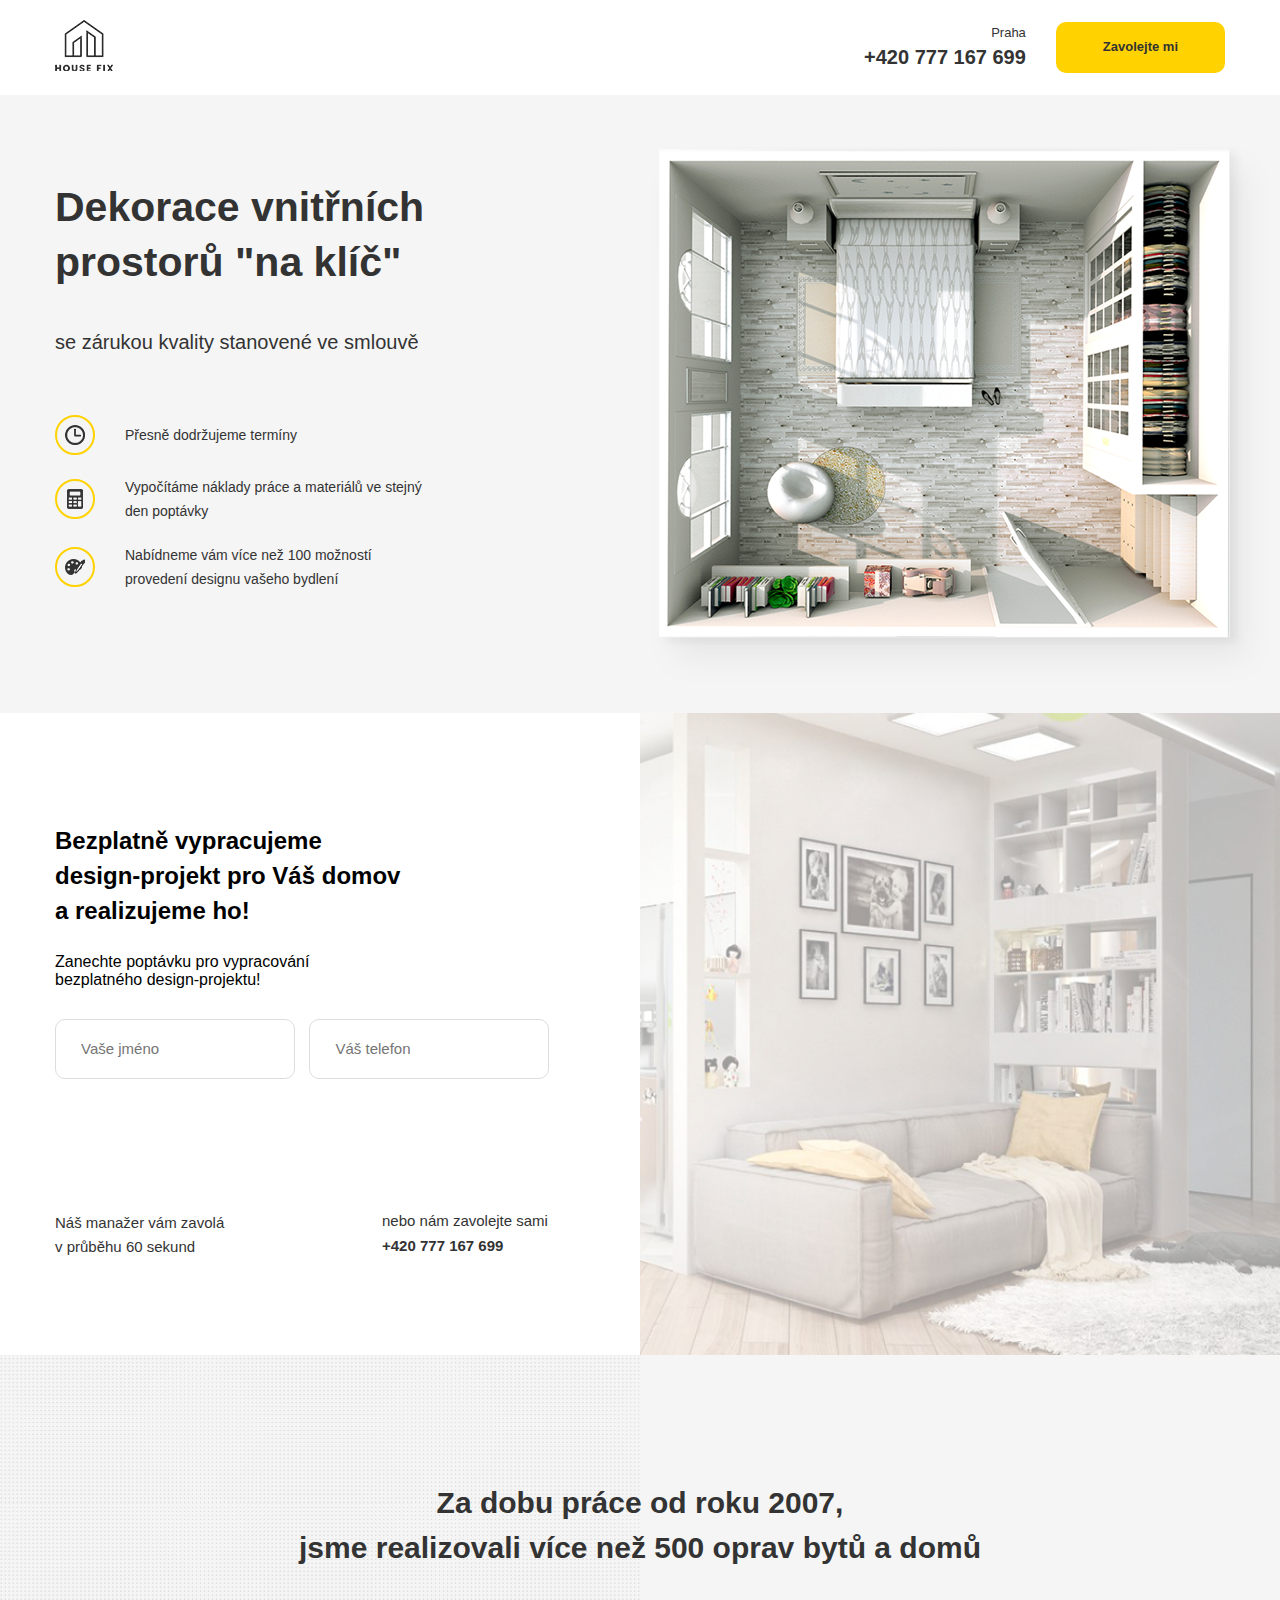
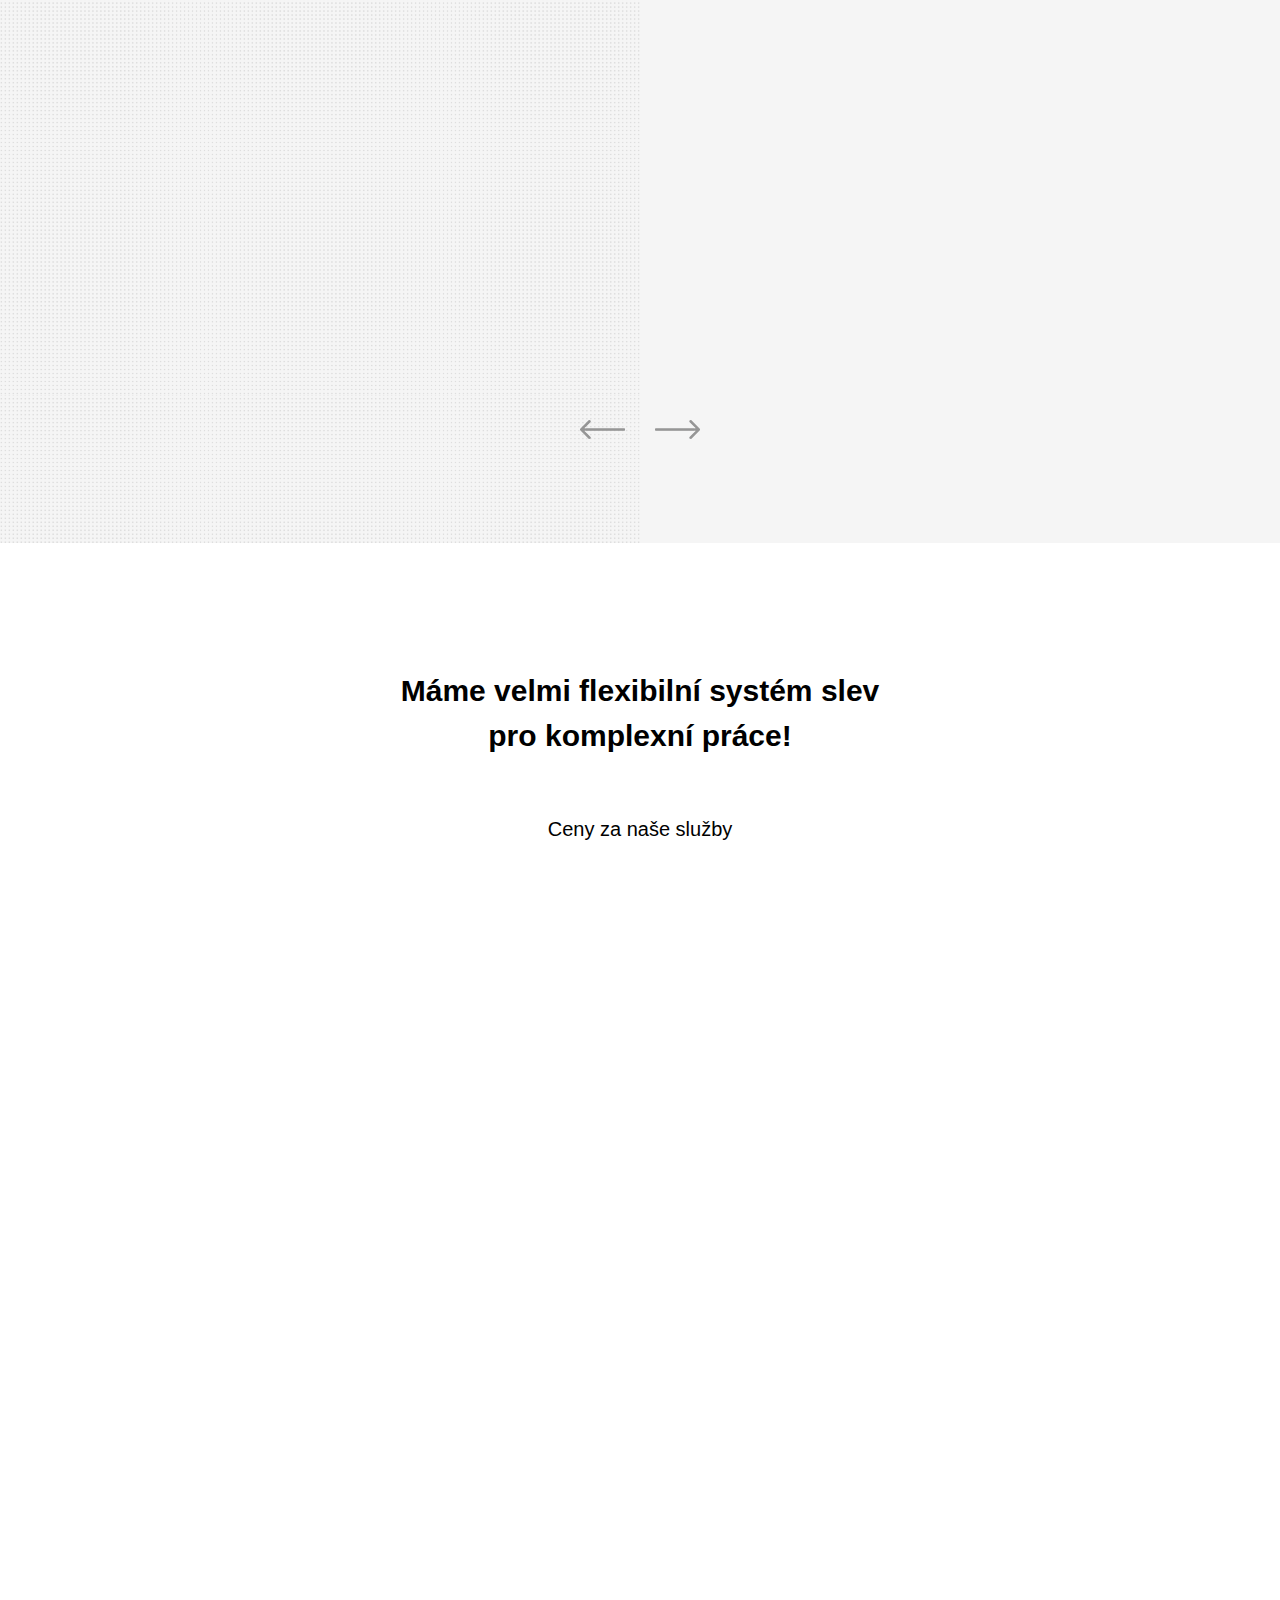
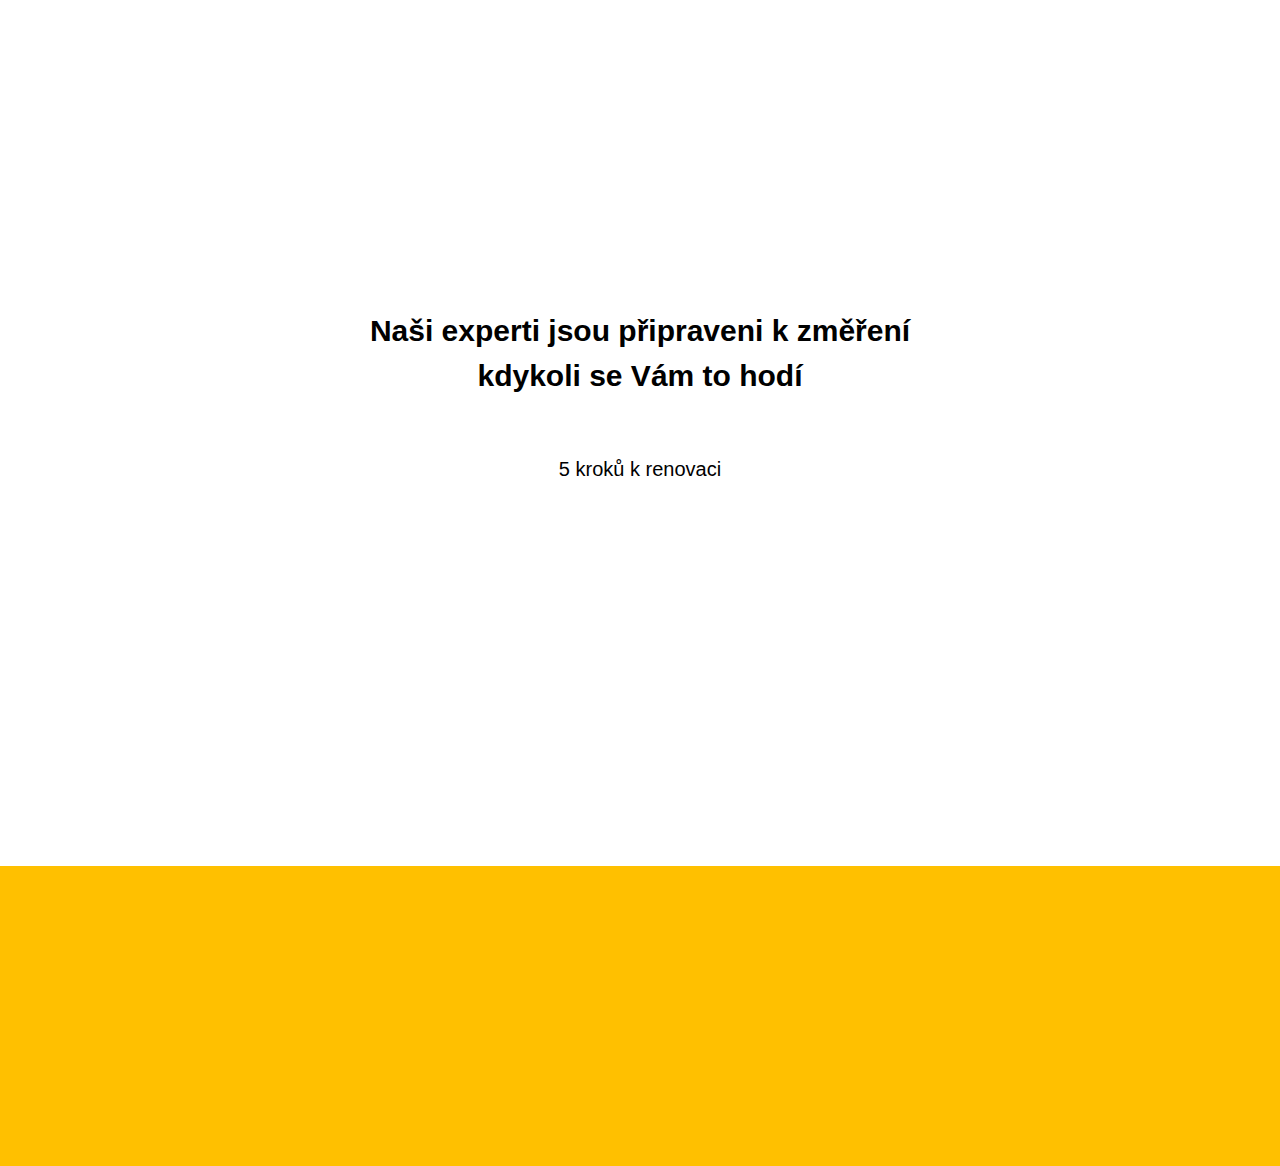
==== commit 8aaa3caa: "nahráni sekce steps , notis,vložení animace,mobilní vrze" ====
--- a/src/index.html
+++ b/src/index.html
@@ -214,6 +214,55 @@
             </div>
         </section>
 
+        <section class="steps">
+            <div class="container">
+                <h2 class="section-title steps__title">Naši experti jsou připraveni k změření<br>kdykoli se Vám to hodí</h2>
+                <span class="section-subtitle steps__subtitle">5 kroků k renovaci</span>
+                <div class="icons">
+                    <div class="icon  wow animate__animated animate__backInLeft"data-wow-delay=".1s">
+                        <div class="icon__image">
+                            <img src="img/icon1.png" alt="ikona1">
+                        </div>
+                        <span class="icon__text">Voláte nám
+                            nebo zanecháváte požadavek</span>
+                    </div>
+                    <div class="icon  wow animate__animated animate__backInLeft"data-wow-delay=".3s">
+                        <div class="icon__image">
+                            <img src="img/icon2.png" alt="ikona2">
+                        </div>
+                        <span class="icon__text">Dohodneme se na čase pro změření vašeho objektu</span>
+                    </div>
+                    <div class="icon  wow animate__animated animate__backInLeft"data-wow-delay=".5s">
+                        <div class="icon__image">
+                            <img src="img/icon3.png" alt="ikona3">
+                        </div>
+                        <span class="icon__text">Vypočítáme rozpočet a schválíme ho s vámi</span>
+                    </div>
+                    <div class="icon  wow animate__animated animate__backInLeft"data-wow-delay=".7s">
+                        <div class="icon__image">
+                            <img src="img/icon4.png" alt="ikona4">
+                        </div>
+                        <span class="icon__text">Podepíšeme smlouvu a nakoupíme materiál za výhodnou cenu</span>
+                    </div>
+                    <div class="icon  wow animate__animated animate__backInLeft"data-wow-delay=".9s">
+                        <div class="icon__image">
+                            <img src="img/icon5.png" alt="ikona5">
+                        </div>
+                        <span class="icon__text">Provádíme opravy v uvedeném termínu </span>
+                    </div>
+                </div>
+            </div>
+        </section>
+
+        <div class="notice">
+            <div class="container">
+                <h2 class="notice__text wow animate__animated animate__heartBeat">
+                    Oprava Vás bude stát levněji, protože <br>používáme kvalitní materiály za velkoobchodní ceny
+                </h2>
+            </div>
+        </div>
+
+
     </main>
       <div class="modal" id="modal">
         <div class="modal-dialog">
--- a/src/css/style.css
+++ b/src/css/style.css
@@ -19,6 +19,12 @@
 body {
   font-family: "Museo Sans Light", sans-serif;
   font-weight: 300;
+}
+@media (max-width: 320px) {
+  body {
+    height: 10231px;
+    opacity: -1;
+  }
 }
 
 img {
@@ -336,9 +342,20 @@
   background: #f5f5f5 url("../img/portfolio-bg.png") left repeat-y;
   background-size: 50%;
 }
+@media (max-width: 806px) {
+  .portfolio {
+    padding: 40px 0;
+  }
+}
 .portfolio__title {
   margin-bottom: 100px;
   color: #333;
+}
+@media (max-width: 806px) {
+  .portfolio__title {
+    font-size: 18px;
+    margin-bottom: 40px;
+  }
 }
 .portfolio__arrows {
   max-width: 120px;
@@ -359,9 +376,20 @@
 .price {
   padding: 100px 0;
 }
+@media (max-width: 806px) {
+  .price {
+    padding: 0;
+  }
+}
 .price__title {
   margin-bottom: 60px;
 }
+@media (max-width: 806px) {
+  .price__title {
+    margin-bottom: 26px;
+    font-size: 18px;
+  }
+}
 .price__subtitle {
   margin-bottom: 60px;
 }
@@ -373,6 +401,18 @@
   display: flex;
   flex-wrap: wrap;
   justify-content: space-between;
+}
+@media (max-width: 1200px) {
+  .cards {
+    width: 100%;
+    justify-content: center;
+  }
+}
+@media (max-width: 806px) {
+  .cards {
+    width: 100%;
+    justify-content: flex-center;
+  }
 }
 
 .card {
@@ -385,7 +425,6 @@
 }
 .card:hover .card__image::before {
   opacity: 1;
-  transition: 0.2s;
 }
 .card__text {
   padding: 40px;
@@ -395,6 +434,9 @@
 }
 .card__image {
   position: relative;
+}
+.card__image img {
+  display: block;
 }
 .card__image::before {
   content: "";
@@ -405,6 +447,7 @@
   height: 100%;
   background-image: linear-gradient(to top, #ffd200 0%, rgba(255, 255, 255, 0) 100%);
   opacity: 0;
+  transition: 0.2s;
 }
 .card__title {
   font-size: 18px;
@@ -435,6 +478,125 @@
   transition: 0.2s;
 }
 
+.steps {
+  padding-bottom: 120px;
+}
+@media (max-width: 806px) {
+  .steps {
+    padding-bottom: 70px;
+  }
+}
+.steps__title {
+  margin-bottom: 60px;
+}
+@media (max-width: 806px) {
+  .steps__title {
+    font-size: 18px;
+  }
+}
+.steps__subtitle {
+  margin-bottom: 75px;
+}
+
+.icons {
+  display: flex;
+  justify-content: space-between;
+}
+@media (max-width: 1200px) {
+  .icons {
+    width: 50%;
+    flex-wrap: wrap;
+    justify-content: center;
+  }
+}
+@media (max-width: 768px) {
+  .icons {
+    width: 100%;
+    display: block;
+    justify-content: space-between;
+  }
+}
+
+.icon {
+  text-align: center;
+  position: relative;
+}
+.icon:last-child::after {
+  display: none;
+}
+.icon::after {
+  content: "";
+  position: absolute;
+  top: -10px;
+  right: -95px;
+  display: block;
+  width: 72px;
+  height: 25px;
+  background-image: url("../img/iconArowwRight.png");
+}
+@media (max-width: 1200px) {
+  .icon::after {
+    display: none;
+  }
+}
+.icon__image {
+  width: 100px;
+  height: 100px;
+  margin: auto;
+  border: 3px solid #ffd200;
+  background-color: #fff;
+  border-radius: 100px;
+  display: flex;
+  justify-content: center;
+  align-items: center;
+  margin-bottom: 30px;
+}
+.icon__image img {
+  width: 30px;
+  height: 30px;
+  display: inline-block;
+}
+.icon__text {
+  max-width: 140px;
+  display: inline-block;
+  font-size: 14px;
+  line-height: 20px;
+}
+
+.notice {
+  background-color: #ffc000;
+  padding: 100px 0;
+}
+@media (max-width: 806px) {
+  .notice {
+    padding-top: 70px;
+    padding-bottom: 80px;
+  }
+}
+.notice__text {
+  text-align: center;
+  font-size: 32px;
+  max-width: 750px;
+  margin: auto;
+  line-height: 50px;
+  font-weight: 300;
+}
+@media (max-width: 780px) {
+  .notice__text {
+    font-size: 18px;
+    font-family: "Museo Sans Bold", sans-serif;
+    font-weight: 700;
+  }
+}
+@media (max-width: 380px) {
+  .notice__text {
+    max-width: 250px;
+    font-size: 14px;
+    font-family: "Museo Sans Bold", sans-serif;
+    font-weight: 700;
+  }
+}
+
 .modal {
   position: fixed;
   left: 0;
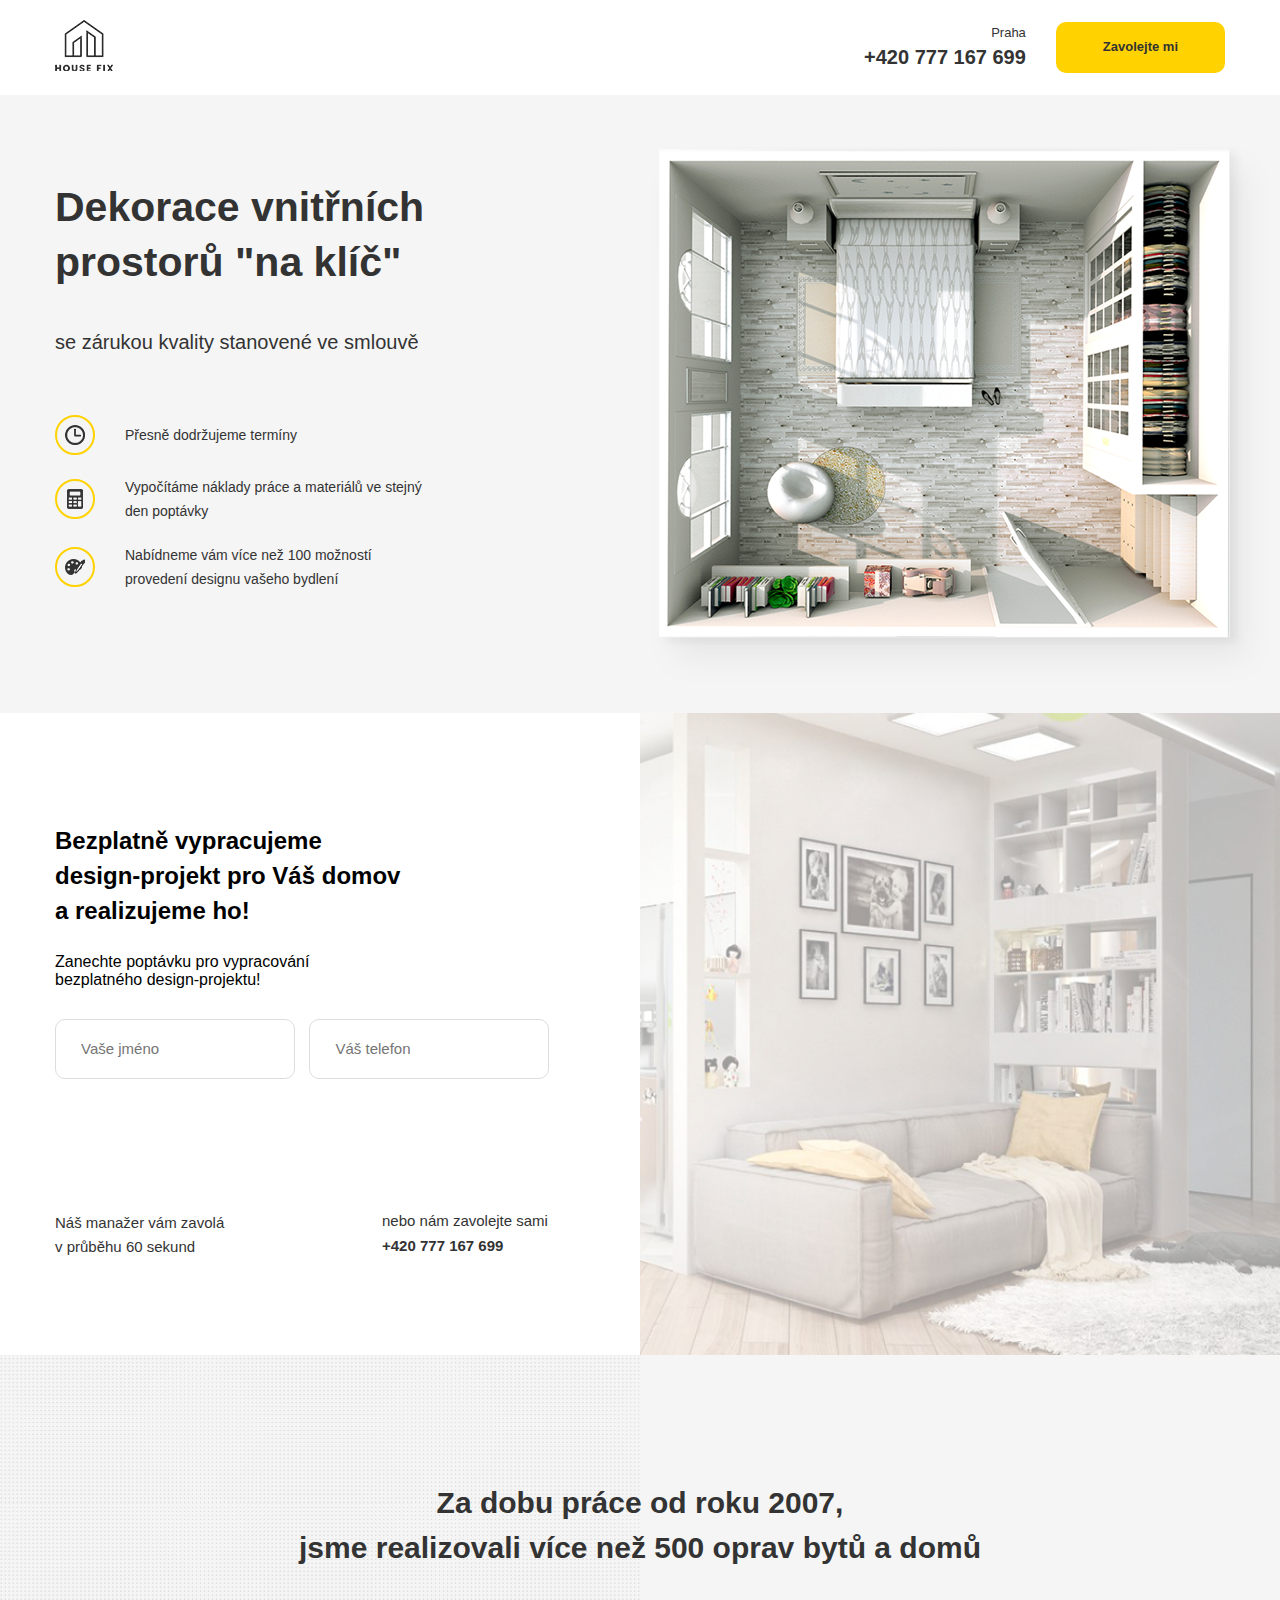
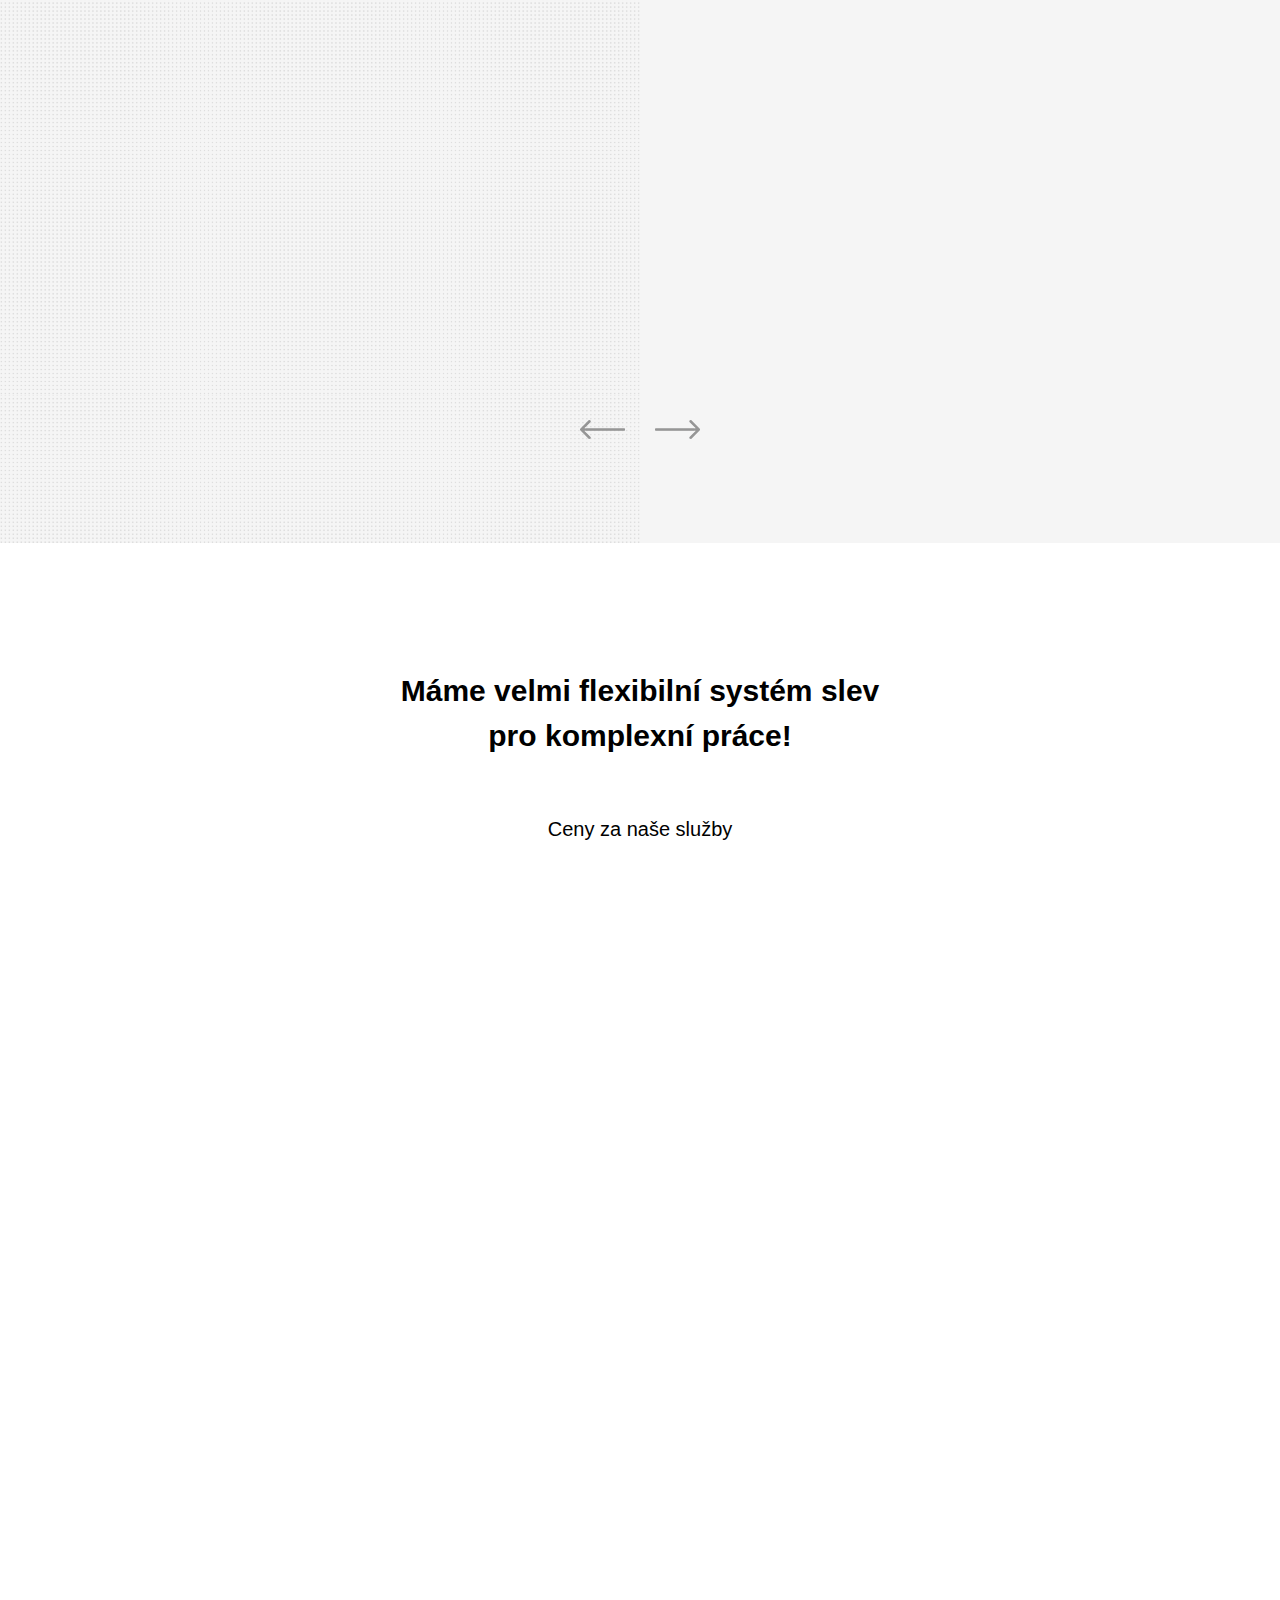
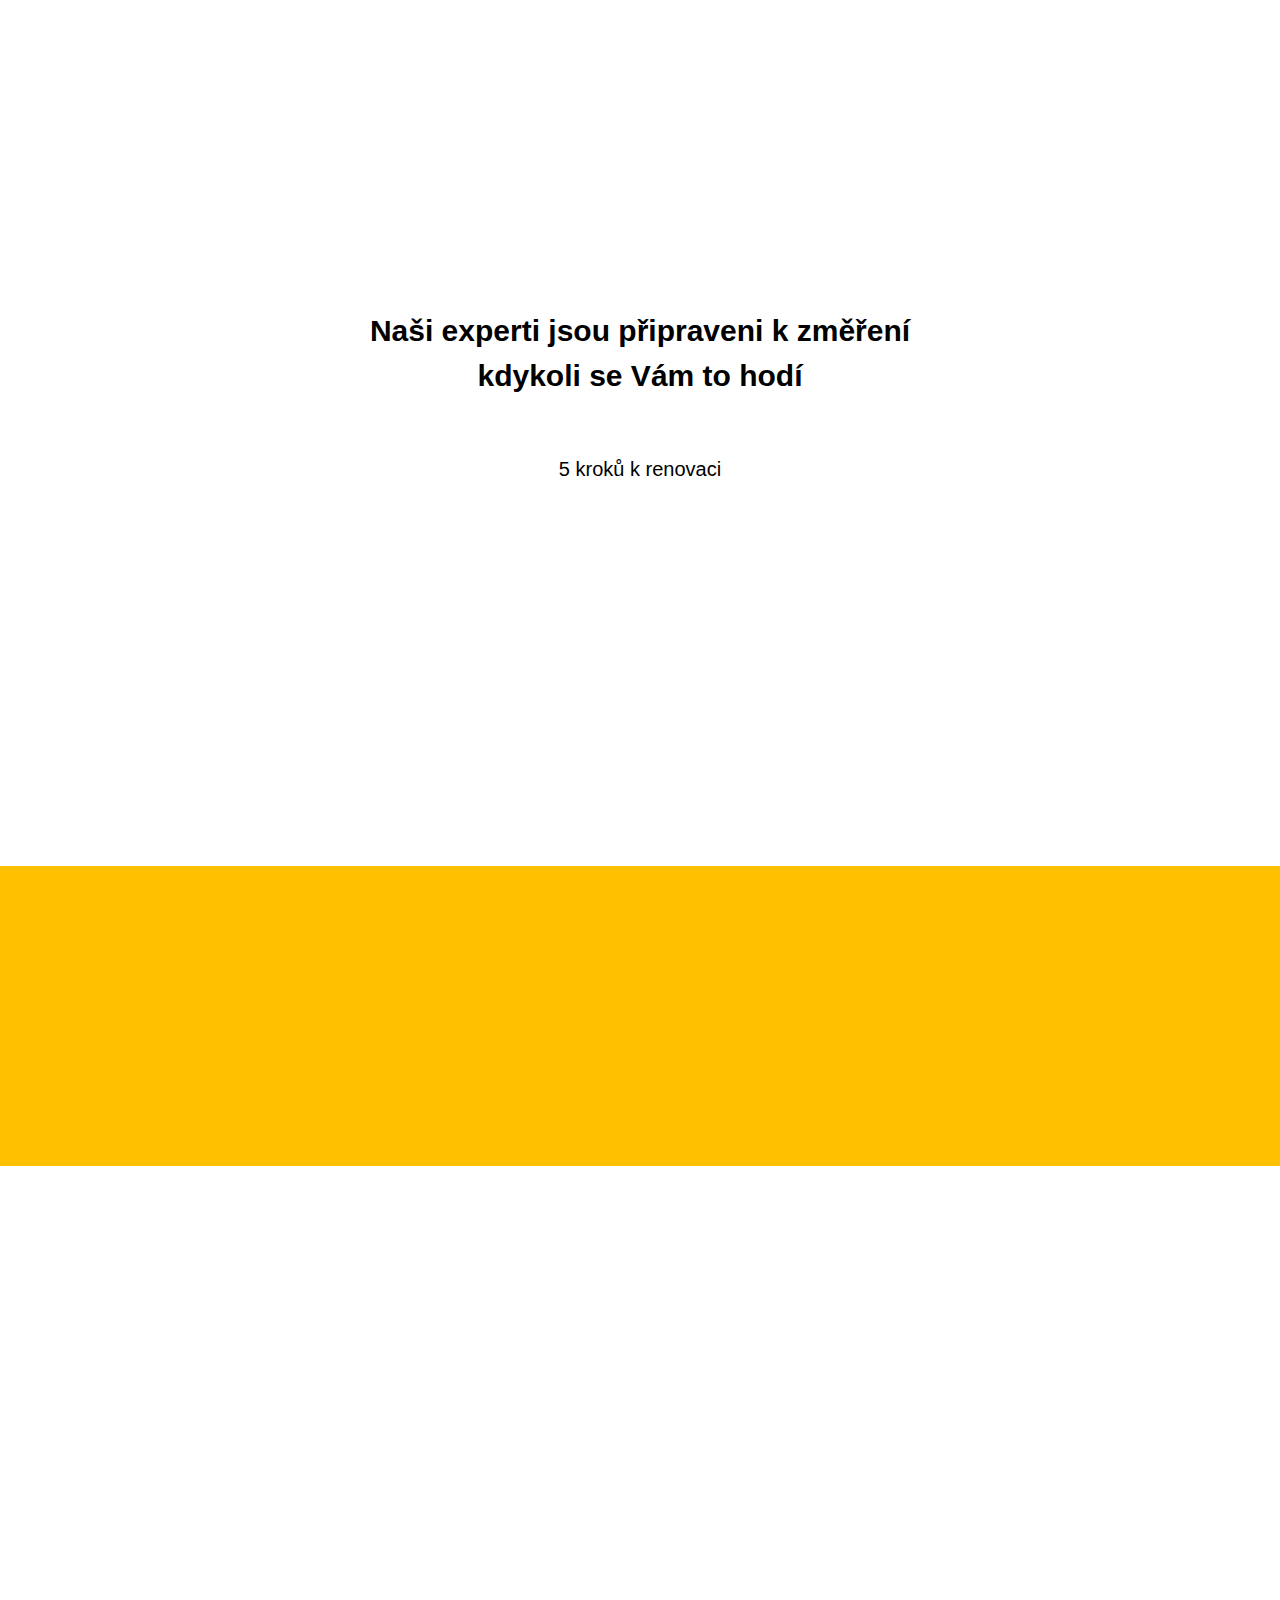
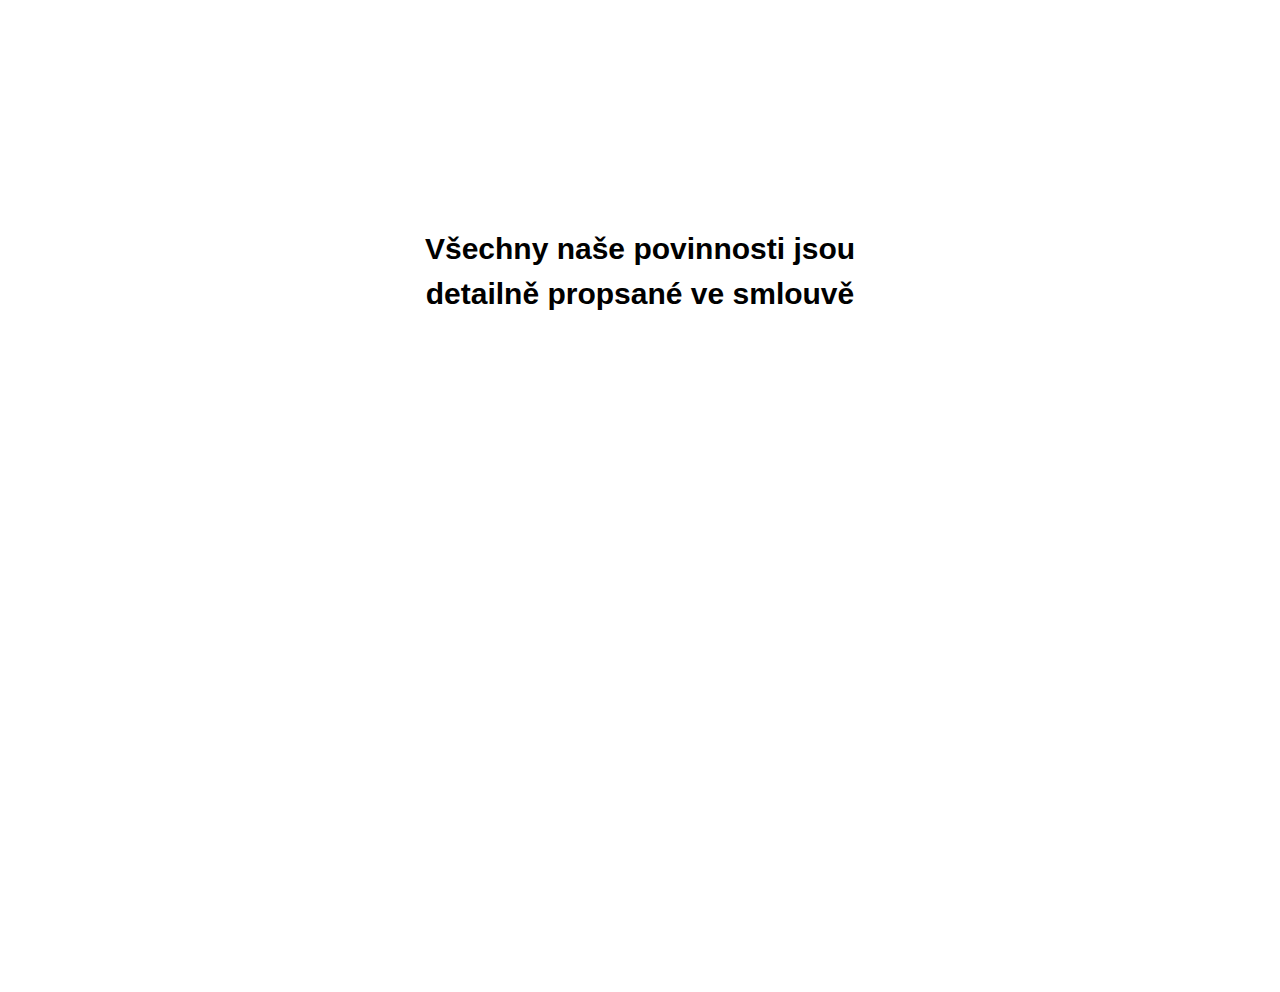
==== commit be37385c: "sekce benefits,documents" ====
--- a/src/index.html
+++ b/src/index.html
@@ -253,7 +253,8 @@
                 </div>
             </div>
         </section>
-
+       
+       <section>
         <div class="notice">
             <div class="container">
                 <h2 class="notice__text wow animate__animated animate__heartBeat">
@@ -261,6 +262,58 @@
                 </h2>
             </div>
         </div>
+
+       </section>
+       <section class="info">
+        <div class="container">
+          <div class="benefits info__block">
+            <div class="benefit wow animate__animated animate__fadeInUp" data-wow-delay=".1s">
+                <span class="benefit__text">Pomůžeme vám zakoupit veškeré materiály za velkoobchodní ceny u pro prověřených dodavatelů
+                </span>
+                <img class="benefit__image" src="img/benefit1.png" alt="benefit1">
+            </div>
+            <div class="benefit wow animate__animated animate__fadeInUp" data-wow-delay=".3s">
+                <span class="benefit__text">Uděláme Vám <strong>maximální slevu</strong>
+                    u našich partnerů na nákup materiálů                    
+                </span>
+                <img class="benefit__image" src="img/benefit2.png" alt="benefit2">
+            </div>
+            <div class="benefit wow animate__animated animate__fadeInUp" data-wow-delay=".5s">
+                <span class="benefit__text">Vše, co nedokážete najít v obchodech -
+                    pomůžeme objednat <strong> u prověřených dodavatelů</strong>                    
+                </span>
+                <img class="benefit__image" src="img/benefit3.png" alt="benefit3">
+            </div>
+          </div>
+          <div class="documents">
+            <h2 class="section-title documents__title">Všechny naše povinnosti jsou<br>
+                detailně propsané ve smlouvě
+                </h2>
+                <div class="documents-block">
+                    <div class="documents-block__item wow animate__animated animate__backInLeft" data-wow-delay=".5s">
+                        <div class="documents-block__image">
+                            <img src="img/document1.png" alt="doc1">
+                        </div>
+                        <div class="documents-block__text">
+                            Záruka kvality <br>provedené práce 
+                        </div>
+                    </div>
+                    <div class="documents-block__item wow animate__animated animate__backInLeft" data-wow-delay=".3s">
+                        <div class="documents-block__image"><img src="img/document2.png" alt="doc2"></div>
+                        <div class="documents-block__text">Záruka na fixované ceny<br> Druhy práce a jejich ceny<br>  
+                            jsou propsané ve smlouvě                          
+                             </div>
+                         </div>
+                         <div class="documents-block__item wow animate__animated animate__backInLeft" data-wow-delay=".1s">
+                         <div class="documents-block__image"><img src="img/dokument3.png" alt="doc3"></div>
+                         <div class="documents-block__text">Garance na přesné dodržení<br> termínů a zodpovědnosti <br>
+                            za nesplnění                            
+                             </div>                        
+                    </div>
+                </div>
+          </div>
+        </div>
+       </section>
 
 
     </main>
--- a/src/css/style.css
+++ b/src/css/style.css
@@ -597,6 +597,80 @@
   }
 }
 
+.info {
+  padding: 100px 0;
+}
+.info__block {
+  margin-bottom: 150px;
+}
+
+.benefits {
+  display: flex;
+  justify-content: space-between;
+}
+@media (max-width: 1200px) {
+  .benefits {
+    display: block;
+    text-align: center;
+  }
+}
+
+.benefit {
+  background-color: #f7f7f7;
+  height: 410px;
+  display: flex;
+  flex-direction: column;
+  justify-content: space-between;
+  max-width: 370px;
+  position: relative;
+}
+.benefit__image {
+  position: absolute;
+  bottom: 0;
+  left: 0;
+}
+.benefit__text {
+  margin: 26px 100px 0 26px;
+  font-size: 16px;
+  line-height: 23px;
+}
+.benefit__text strong {
+  font-family: "Museo Sans Bold", sans-serif;
+  font-weight: 700;
+}
+@media (max-width: 420px) {
+  .benefit__text {
+    font-size: 10px;
+  }
+}
+
+.documents__title {
+  margin-bottom: 100px;
+}
+@media (max-width: 500px) {
+  .documents__title {
+    font-size: 18px;
+    margin-bottom: 40px;
+  }
+}
+
+.documents-block {
+  display: flex;
+  justify-content: space-between;
+}
+@media (max-width: 1200px) {
+  .documents-block {
+    display: block;
+    text-align: center;
+  }
+}
+.documents-block__text {
+  text-align: center;
+  margin-top: 40px;
+  line-height: 24px;
+  font-size: 18px;
+}
+
 .modal {
   position: fixed;
   left: 0;
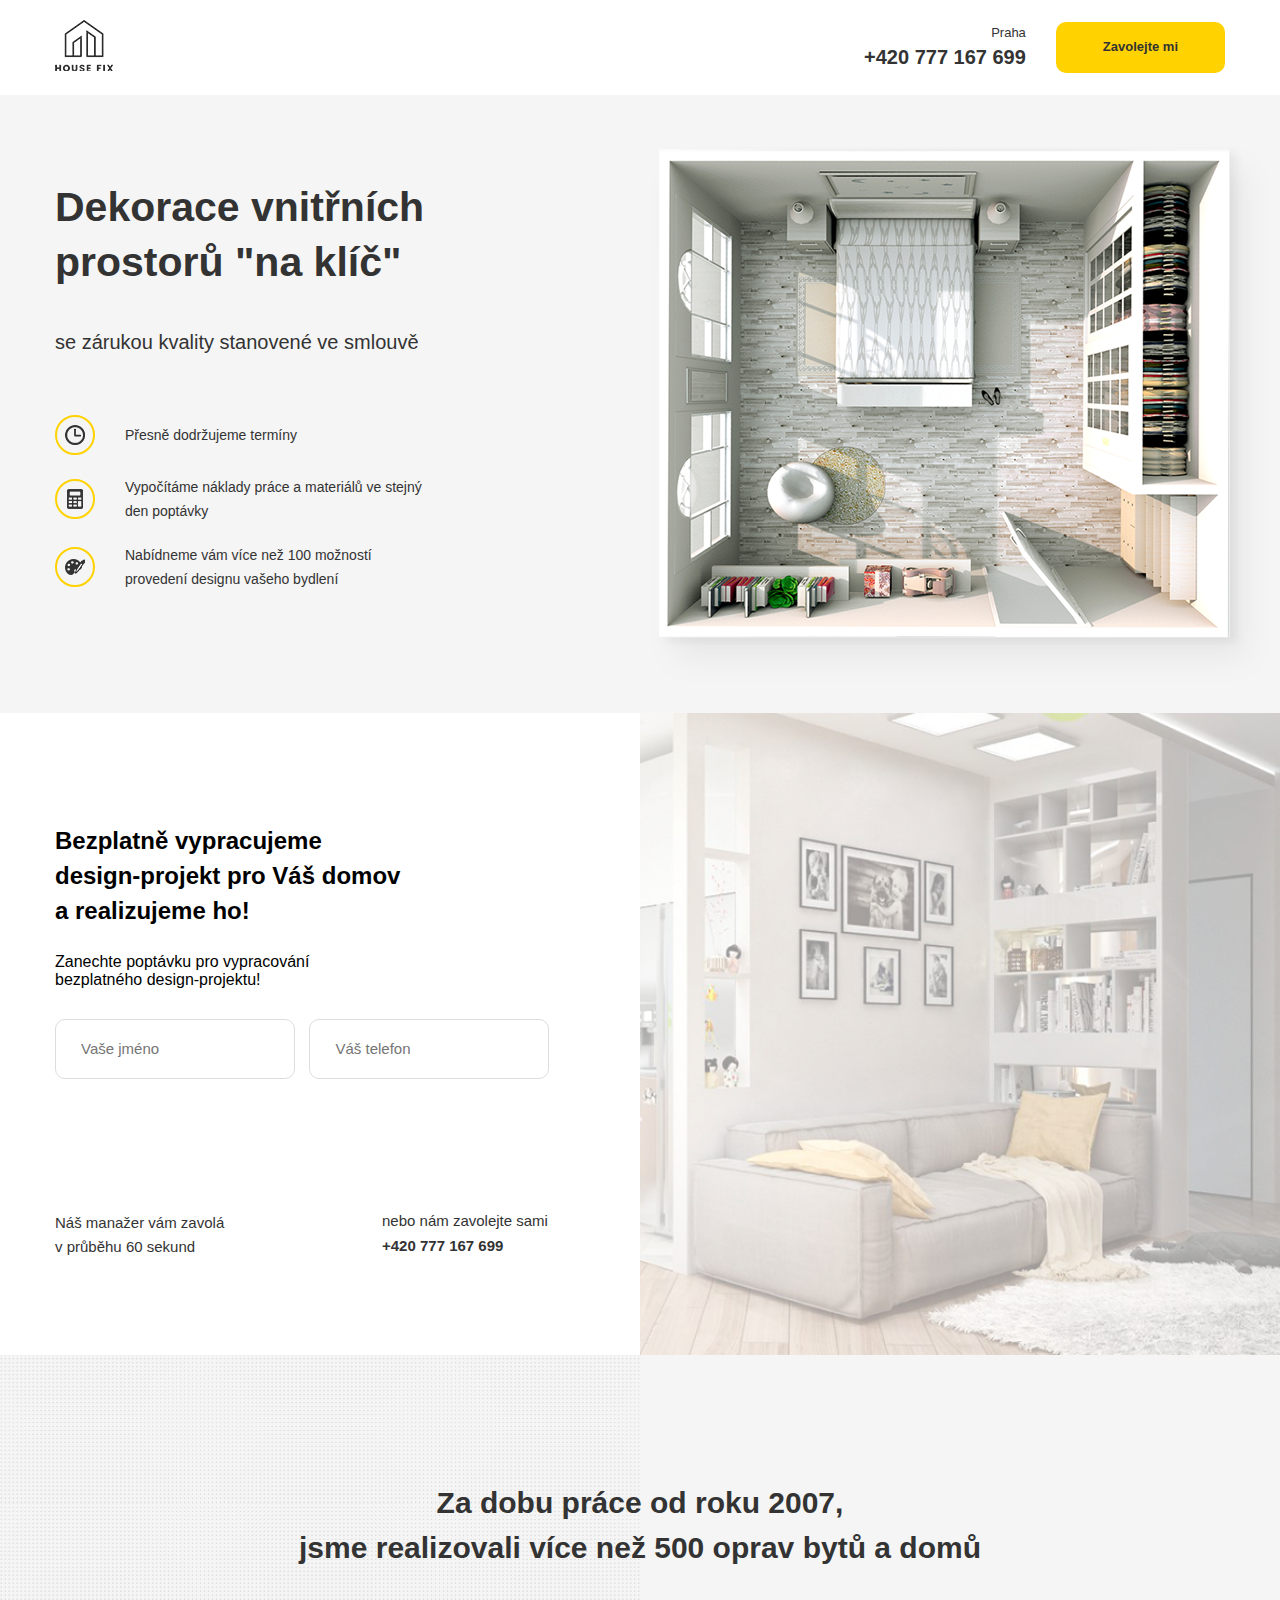
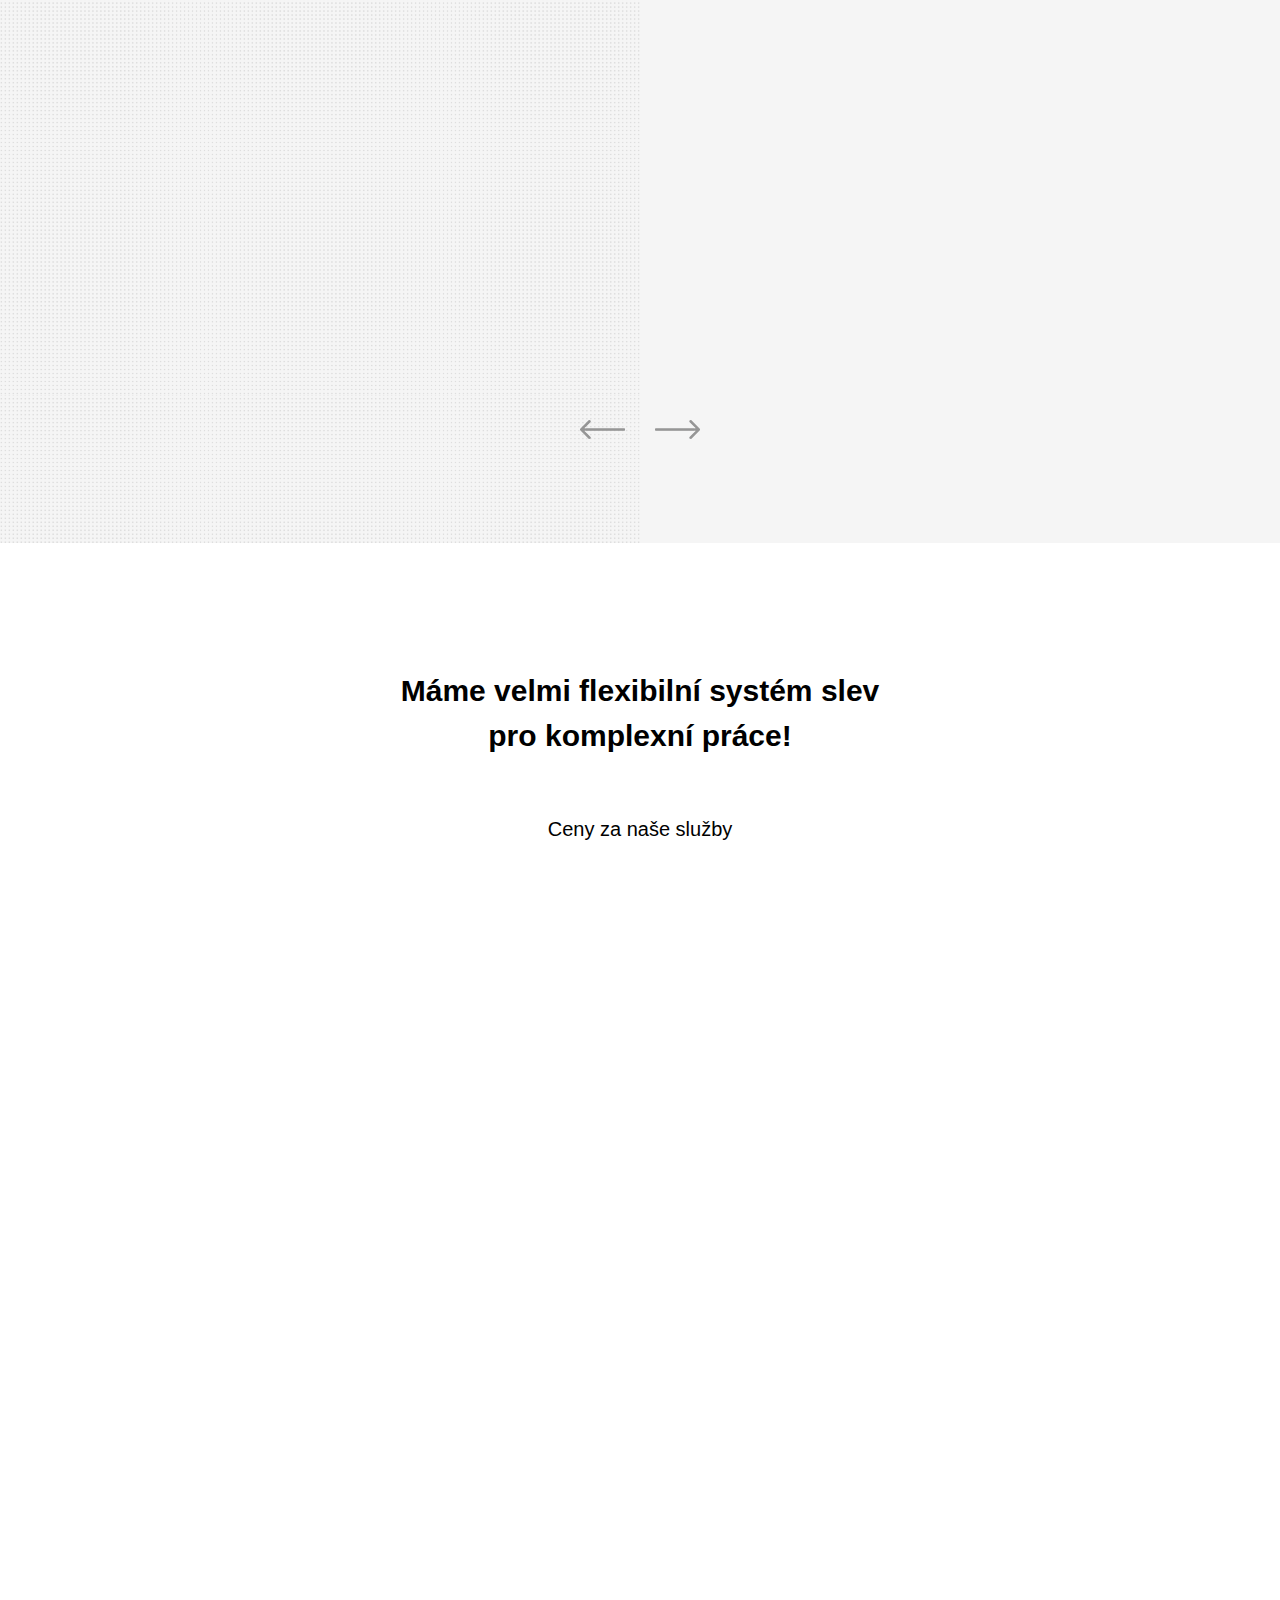
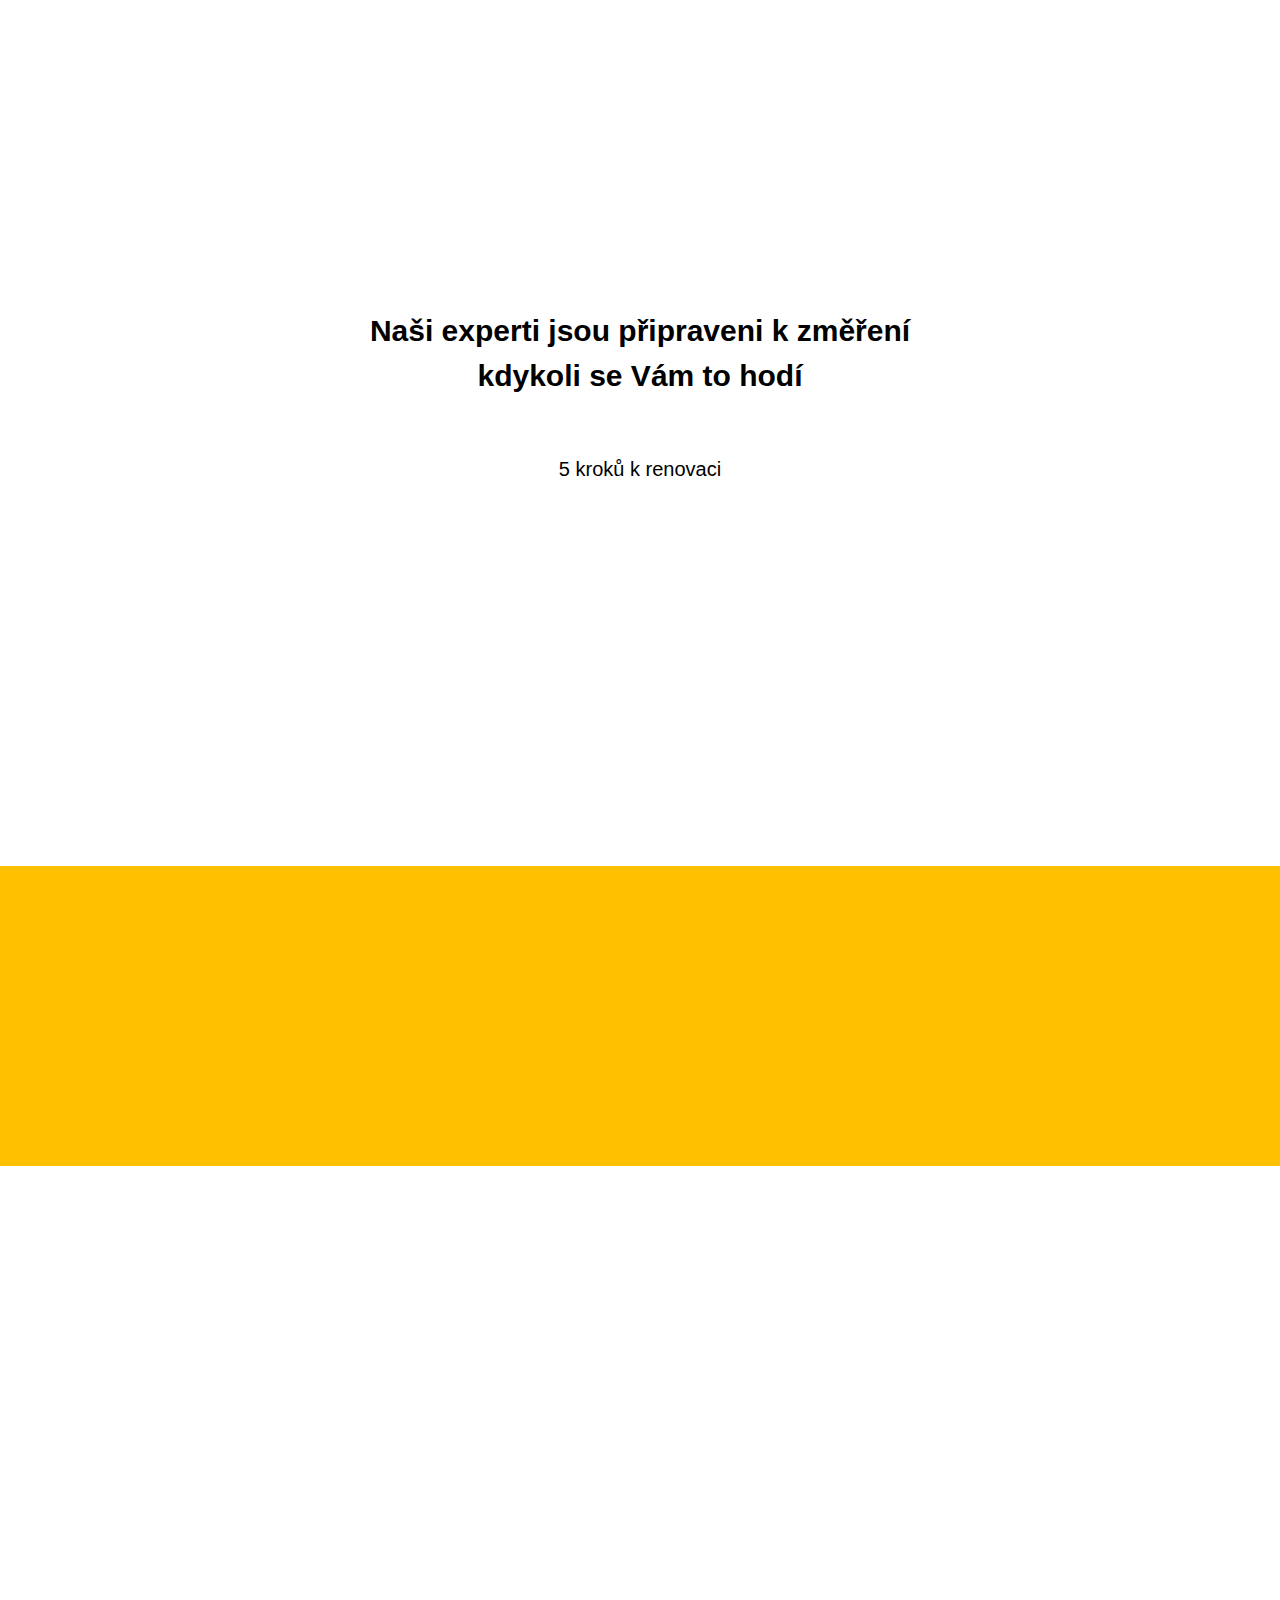
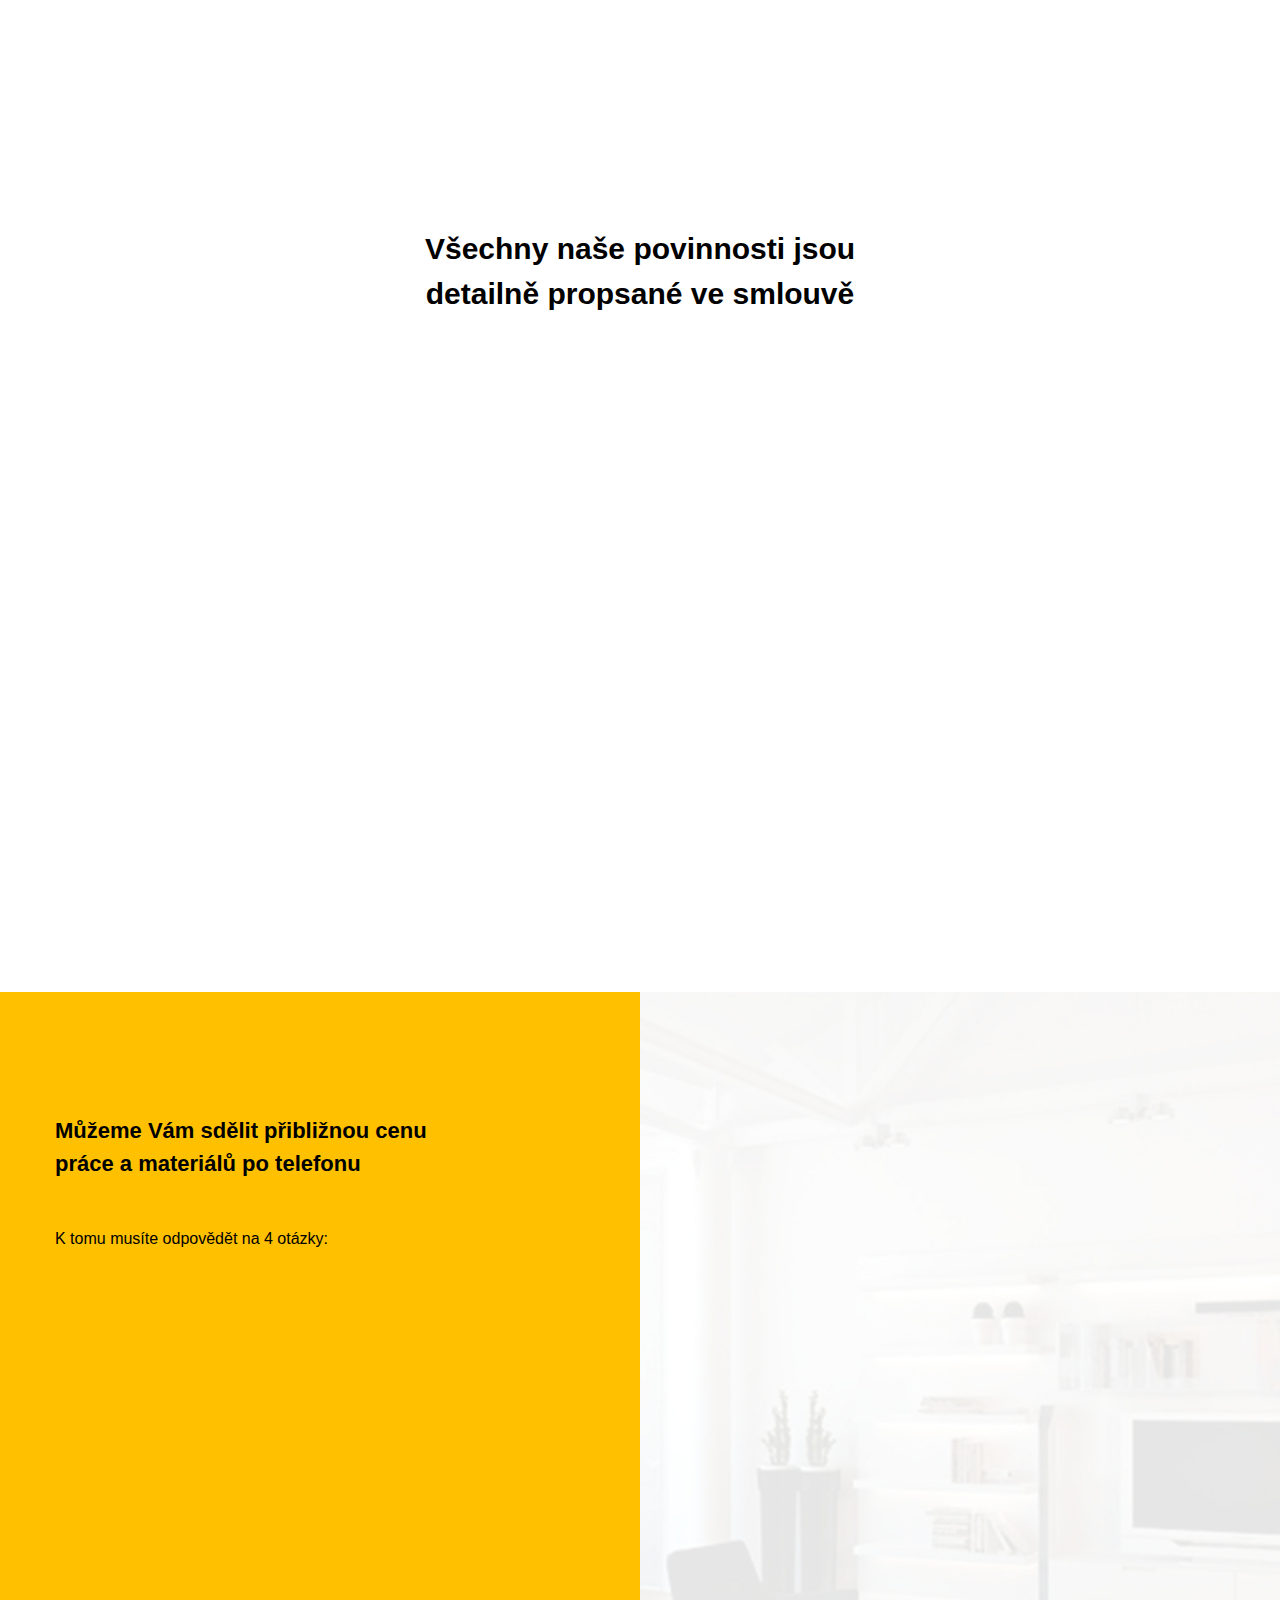
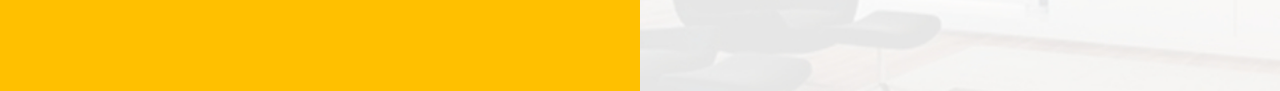
==== commit 19eec707: "kodováni brief" ====
--- a/src/index.html
+++ b/src/index.html
@@ -314,6 +314,44 @@
           </div>
         </div>
        </section>
+       <section class="brief">
+        <div class="container">
+            <div class="brief-block">
+                <div class="interview brief__interview">
+                    <h3 class="interview__title">Můžeme Vám sdělit přibližnou cenu<br> práce a materiálů po telefonu</h3>
+                    <span class="interview__subtitle">K tomu musíte odpovědět na 4 otázky:</span>
+                    <ul class="interview-list">
+                        <li class="interview-list__item wow animate__animated animate__backInLeft" data-wow-delay=".1s">
+                            <span class="interview-list__counter">1.</span>
+                            <span class="iterview-list__text">Jaká je plocha místnosti?</span>
+                        </li>
+                        <li class="interview-list__item wow animate__animated animate__backInLeft" data-wow-delay=".3s">
+                            <span class="interview-list__counter">2.</span>
+                            <span class="iterview-list__text">Máte novou budovu nebo starší bydlení?</span>
+                        </li>
+                        <li class="interview-list__item wow animate__animated animate__backInLeft" data-wow-delay=".5s">
+                            <span class="interview-list__counter">3.</span>
+                            <span class="iterview-list__text">Kde se nachazí místnost, ve které budou<br>probíhat opravy?</span>
+                        </li>
+                        <li class="interview-list__item wow animate__animated animate__backInLeft" data-wow-delay=".7s">
+                            <span class="interview-list__counter">4.</span>
+                            <span class="iterview-list__text">Účel místnosti?</span>
+                        </li>
+                    </ul>                  
+                </div>
+                <div class="form brief__form wow animate__animated animate__heartBeat">
+                    <h3 class="form__title">Zanechte poptávku na bezplatný<br>výpočet renovace po telefonu </h3> 
+                    <span class="form__subtitle">Vyplňte níže uvedený formulář</span>  
+                    <form action="#" class="form">
+                        <input type="text" class="input brief__input" placeholder="Vaše jméno">
+                        <input type="text" class="input brief__input" placeholder="Váš telefon">
+                        <button class="button brief__button wow animate__animated animate__pulse animate__infinite">Vypočítat náklady</button>
+                        <span class="form__description"> Zavoláme vám nazpět do 60 sekund</span>
+                    </form>               
+                </div>
+            </div>
+        </div>
+       </section>
 
 
     </main>
--- a/src/css/style.css
+++ b/src/css/style.css
@@ -671,6 +671,166 @@
   font-size: 18px;
 }
 
+.brief {
+  background-image: url("../img/brief-bg.png"), url("../img/brifForm-bg.jpg");
+  background-position: left center, center right;
+  background-size: 50%, cover;
+  background-repeat: repeat-y, no-repeat;
+  padding: 100px 0;
+}
+@media (max-width: 768px) {
+  .brief {
+    background-image: url("../img/brief-bg.png"), url("../img/brifForm-bg.jpg");
+    background-position: top center, center bottom;
+    background-size: 100% 50%, cover;
+    background-repeat: repeat-x, no-repeat;
+    padding: 50px 0;
+  }
+}
+.brief-block {
+  display: flex;
+}
+@media (max-width: 768px) {
+  .brief-block {
+    flex-direction: column;
+  }
+}
+.brief__interview {
+  flex-basis: 50%;
+}
+.brief__form {
+  flex-basis: 50%;
+  padding-left: 200px;
+  text-align: center;
+}
+@media (max-width: 1200px) {
+  .brief__form {
+    padding-left: 30px;
+  }
+}
+@media (max-width: 768px) {
+  .brief__form {
+    padding-left: 0;
+  }
+}
+.brief__input {
+  width: 100%;
+  max-width: 370px;
+  margin-bottom: 15px;
+}
+.brief__button {
+  width: 100%;
+  max-width: 370px;
+  display: block;
+  height: 70px;
+  margin: 15px auto 30px auto;
+}
+
+.interview {
+  padding-right: 70px;
+}
+@media (max-width: 1200px) {
+  .interview {
+    padding-right: 30px;
+  }
+}
+.interview__title {
+  font-family: "Museo Sans Bold", sans-serif;
+  font-weight: 700;
+  font-size: 22px;
+  line-height: 33px;
+  margin-bottom: 50px;
+}
+@media (max-width: 1200px) {
+  .interview__title {
+    font-size: 18px;
+    margin-bottom: 40px;
+    margin-top: 150px;
+  }
+}
+@media (max-width: 768px) {
+  .interview__title {
+    margin-top: 0;
+  }
+}
+.interview__subtitle {
+  font-size: 16px;
+  margin-bottom: 100px;
+  display: block;
+}
+@media (max-width: 1200px) {
+  .interview__subtitle {
+    font-size: 14px;
+    margin-bottom: 30px;
+  }
+}
+.interview-list {
+  list-style-type: none;
+  padding: 0;
+}
+.interview-list__item {
+  display: flex;
+  align-items: center;
+  margin-bottom: 25px;
+  font-family: "Museo Sans Bold", sans-serif;
+  font-weight: 700;
+}
+.interview-list__counter {
+  width: 35px;
+  height: 35px;
+  border: 2px solid #000;
+  display: inline-block;
+  text-align: center;
+  line-height: 35px;
+  border-radius: 50px;
+  margin-right: 30px;
+  font-size: 14px;
+}
+@media (max-width: 1200px) {
+  .interview-list__counter {
+    margin-right: 20px;
+  }
+}
+.interview-list__text {
+  max-width: 400px;
+  font-size: 18px;
+}
+@media (max-width: 1200px) {
+  .interview-list__text {
+    font-size: 14px;
+    max-width: 300px;
+  }
+}
+
+.form__title {
+  font-family: "Museo Sans Bold", sans-serif;
+  font-weight: 700;
+  font-size: 22px;
+  line-height: 33px;
+  margin-bottom: 50px;
+}
+@media (max-width: 1200px) {
+  .form__title {
+    font-size: 18px;
+    margin-bottom: 27px;
+    margin-top: 61px;
+  }
+}
+.form__subtitle {
+  font-size: 16px;
+  margin-bottom: 50px;
+  display: block;
+}
+@media (max-width: 1200px) {
+  .form__subtitle {
+    font-size: 14px;
+    margin-bottom: 34px;
+  }
+}
+.form__description {
+  font-size: 15px;
+}
+
 .modal {
   position: fixed;
   left: 0;
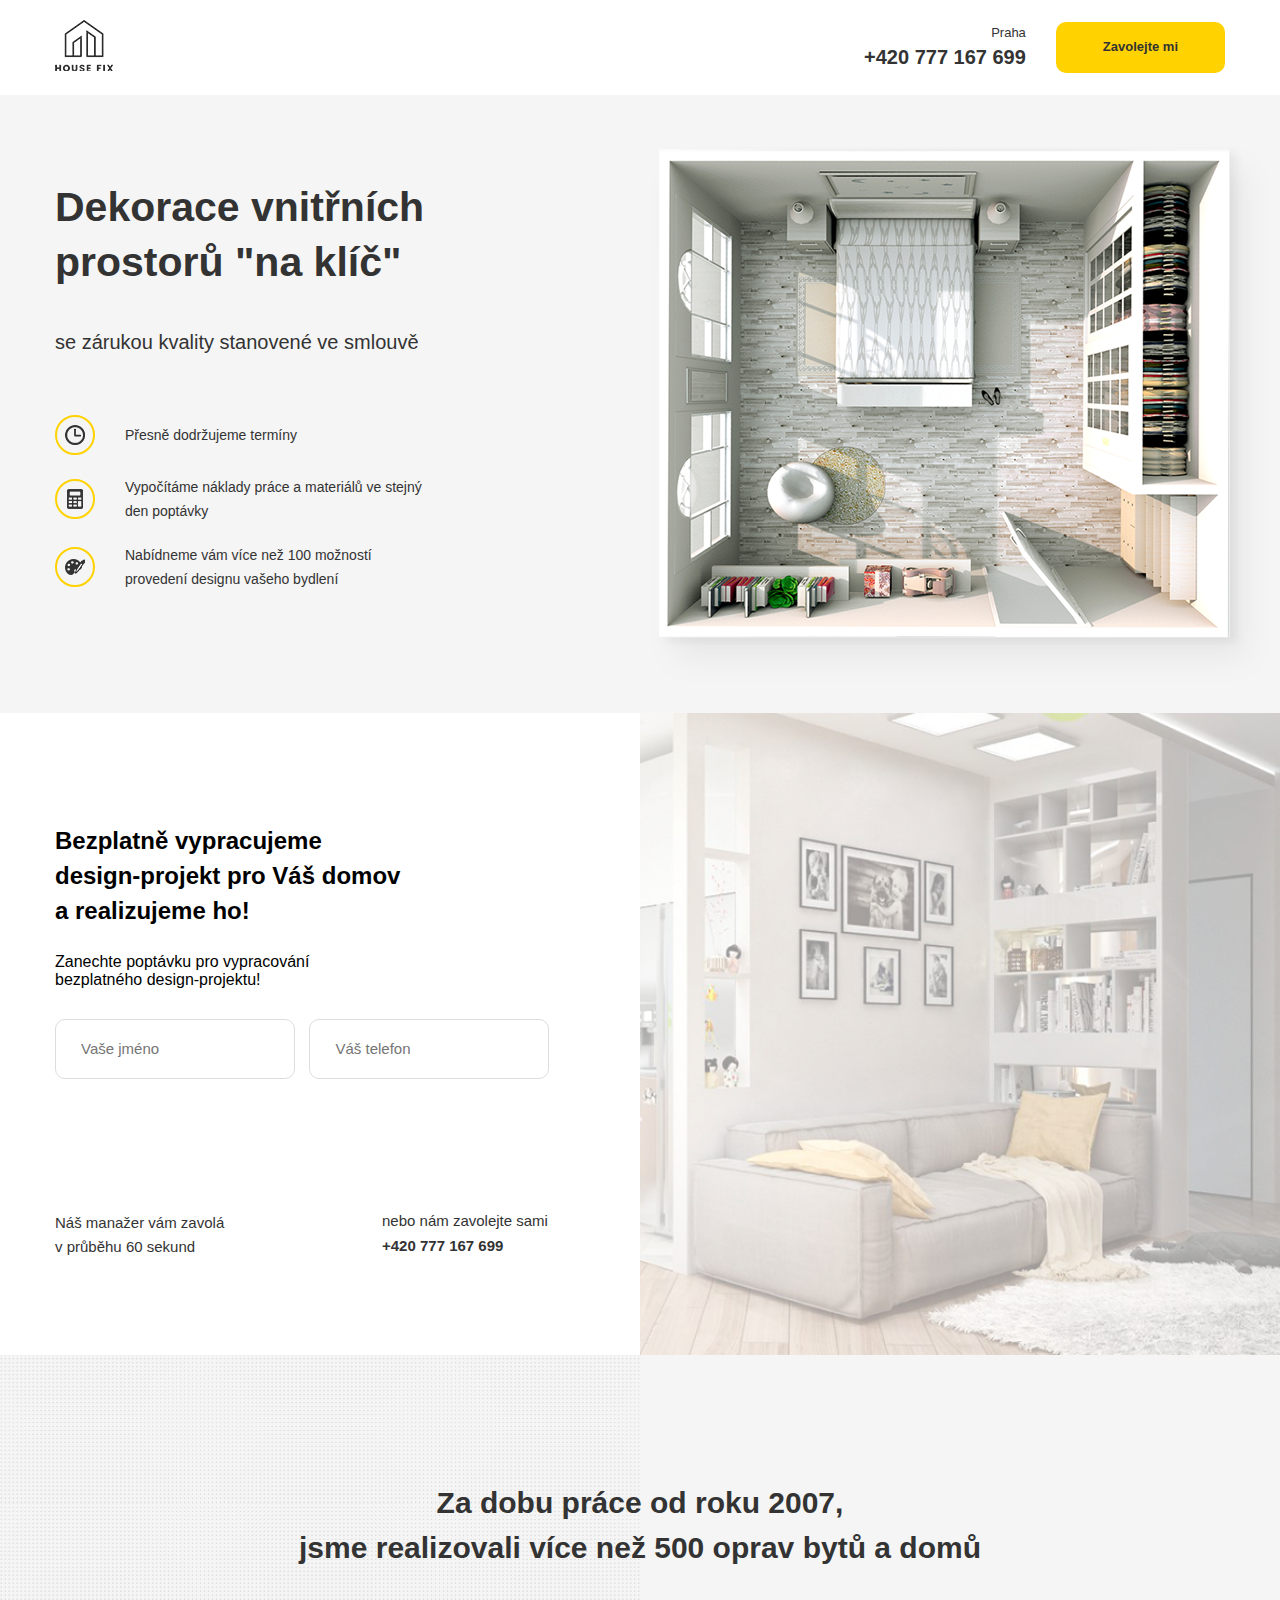
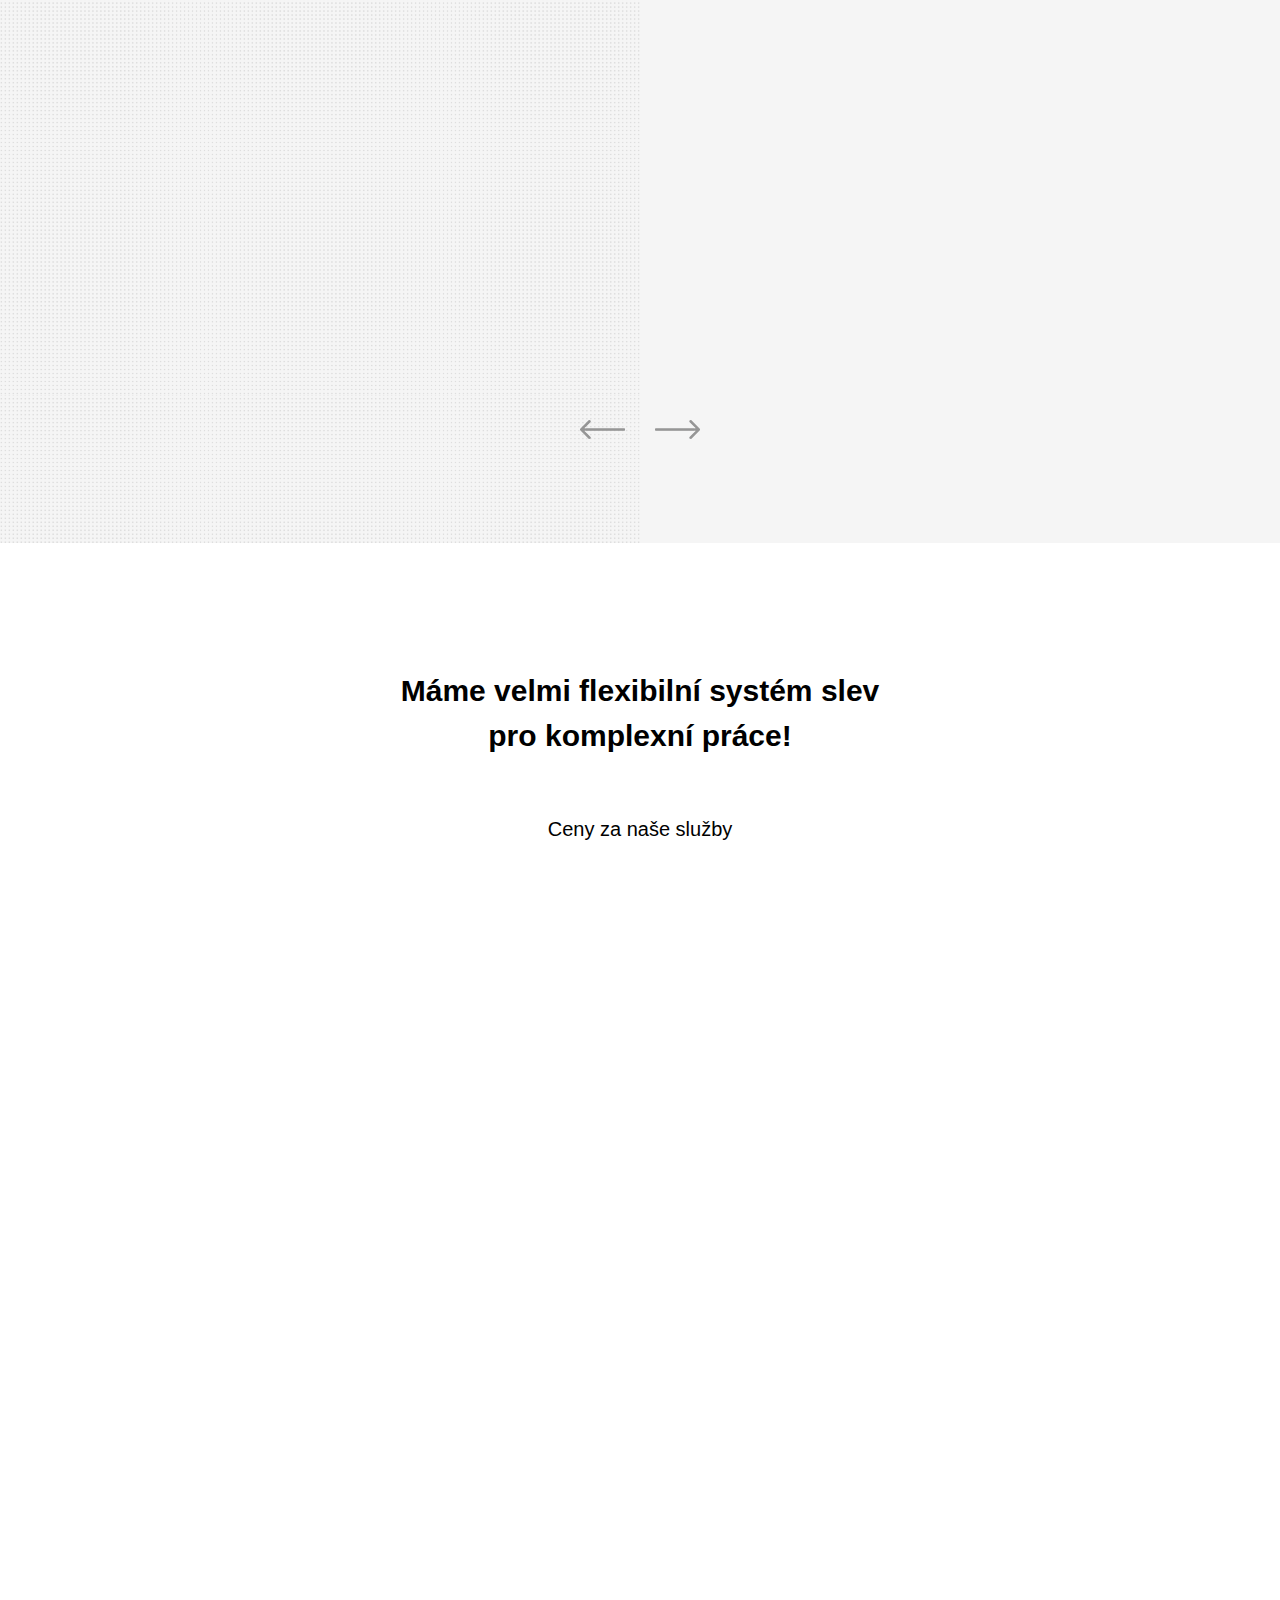
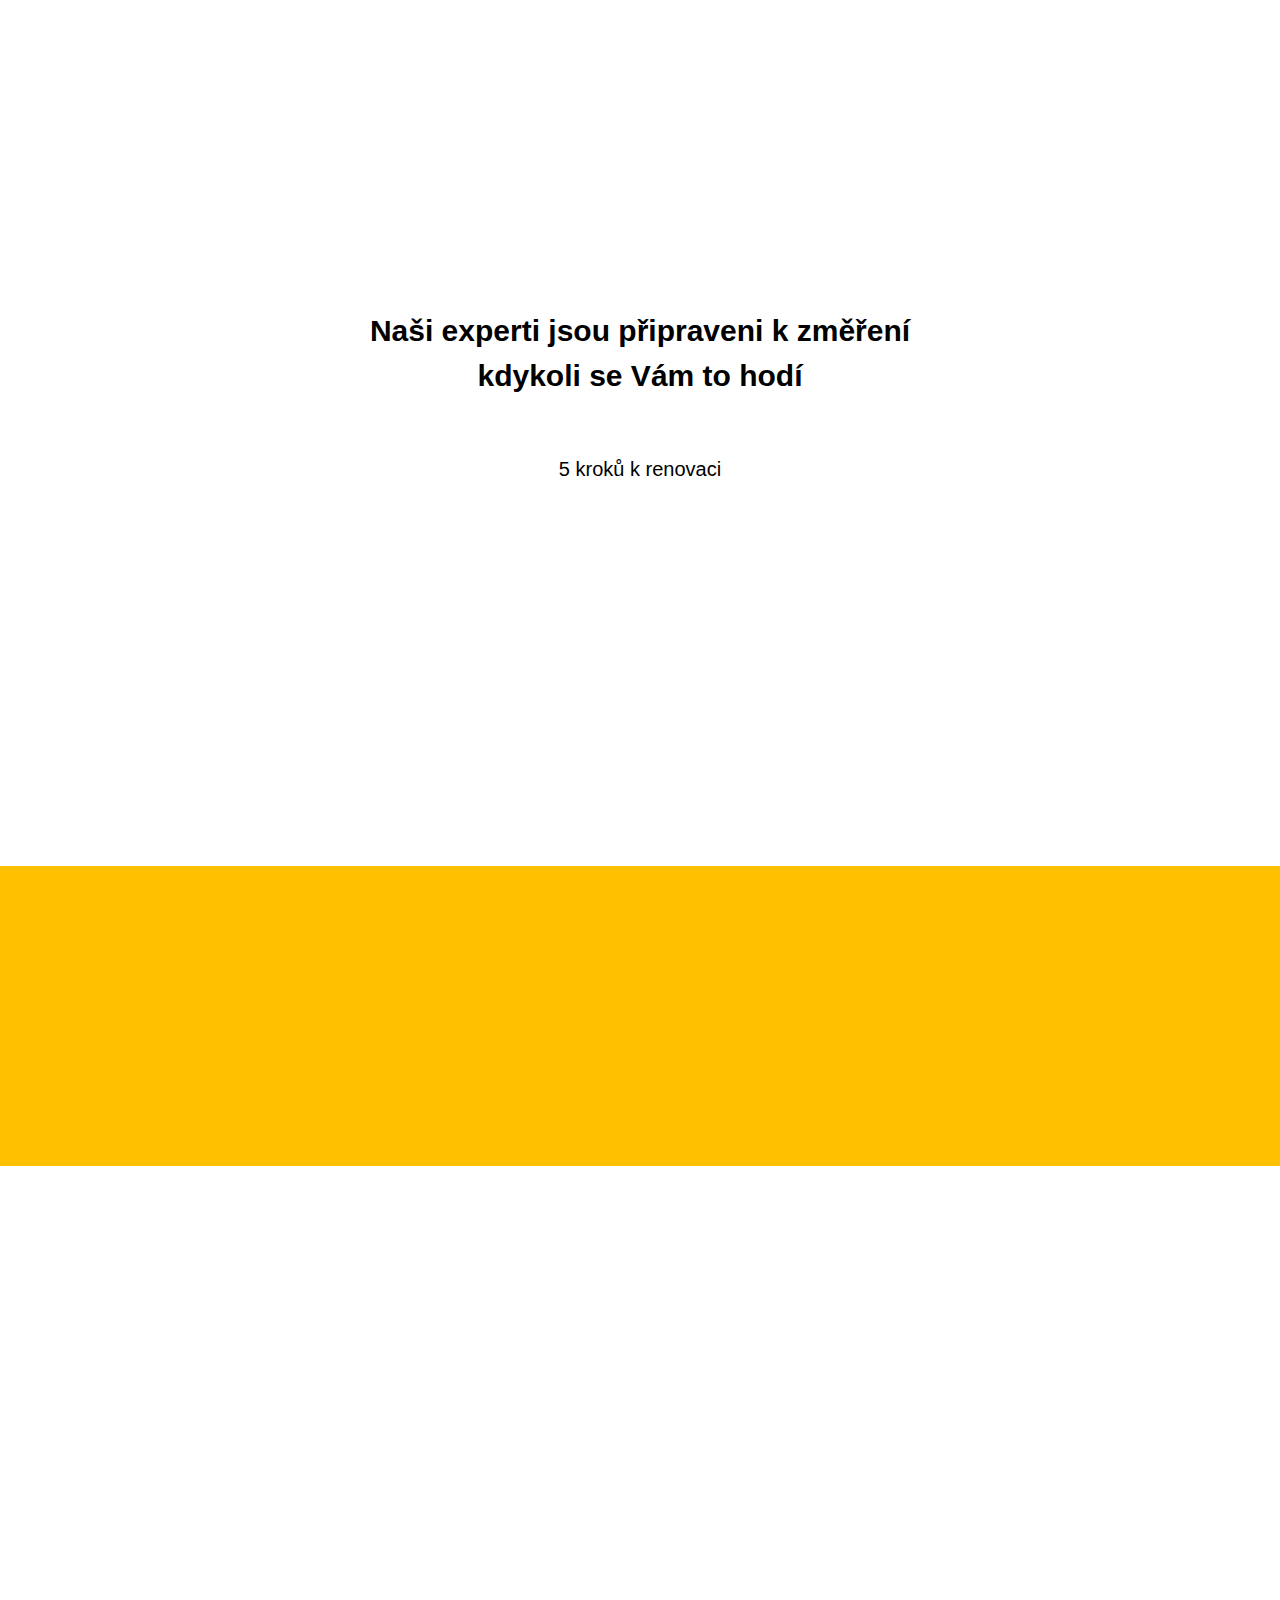
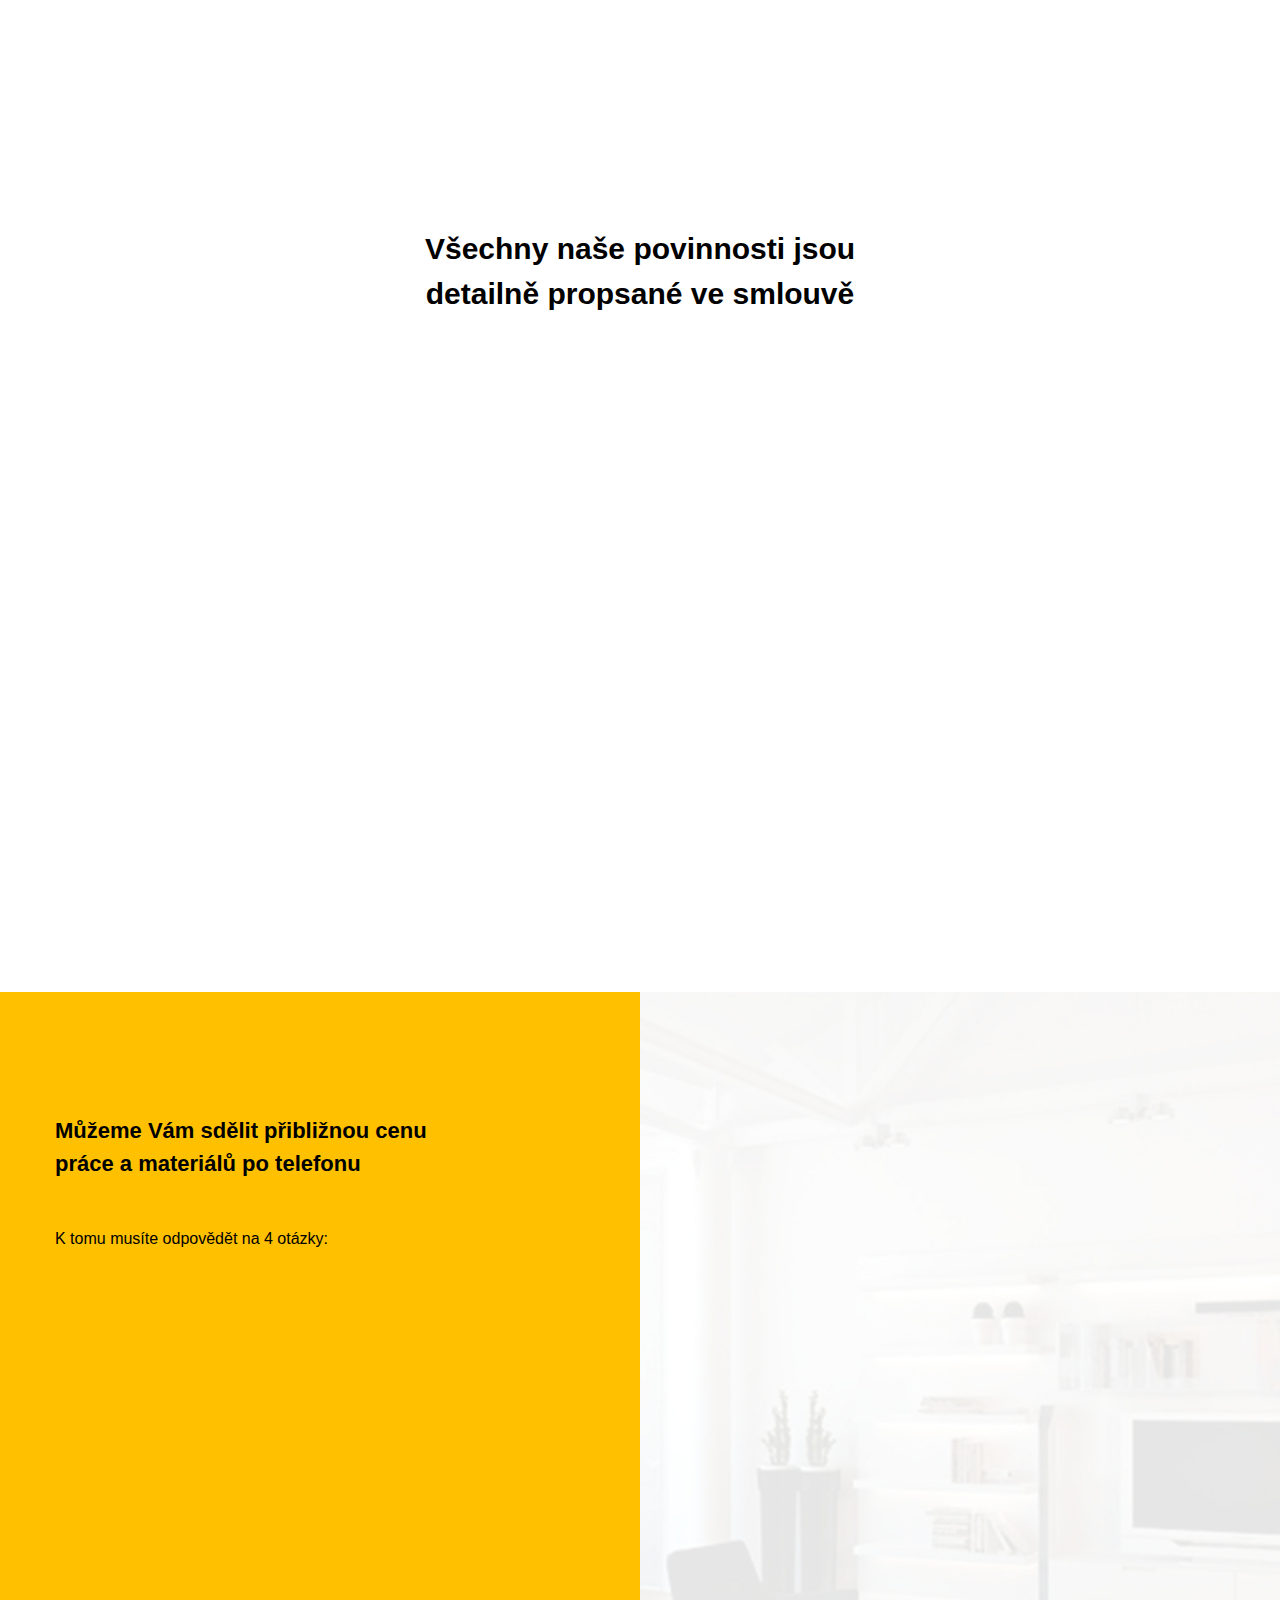
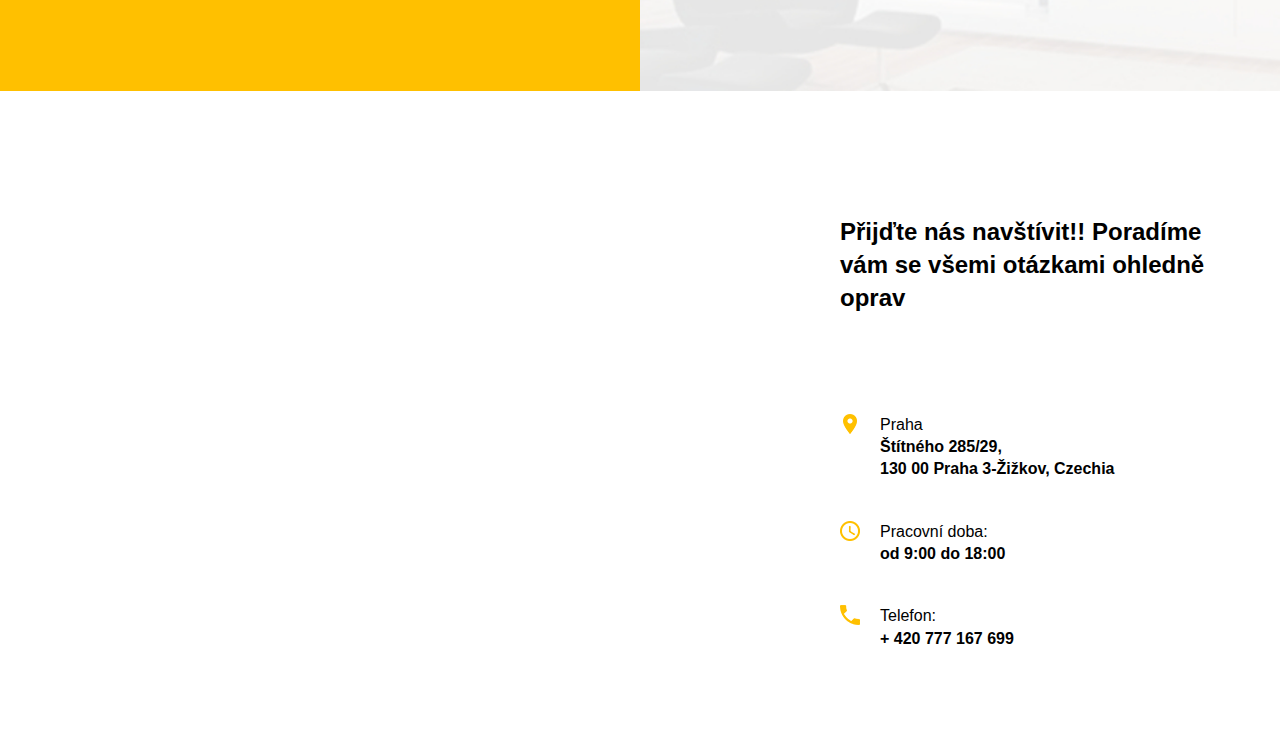
==== commit 35d00a94: "footer" ====
--- a/src/index.html
+++ b/src/index.html
@@ -342,9 +342,9 @@
                 <div class="form brief__form wow animate__animated animate__heartBeat">
                     <h3 class="form__title">Zanechte poptávku na bezplatný<br>výpočet renovace po telefonu </h3> 
                     <span class="form__subtitle">Vyplňte níže uvedený formulář</span>  
-                    <form action="#" class="form">
-                        <input type="text" class="input brief__input" placeholder="Vaše jméno">
-                        <input type="text" class="input brief__input" placeholder="Váš telefon">
+                    <form action="#" class="form" id="brief-form">
+                        <input type="text" name="username"  class="input brief__input" placeholder="Vaše jméno">
+                        <input type="text" name="phone" class="input brief__input" placeholder="Váš telefon">
                         <button class="button brief__button wow animate__animated animate__pulse animate__infinite">Vypočítat náklady</button>
                         <span class="form__description"> Zavoláme vám nazpět do 60 sekund</span>
                     </form>               
@@ -354,7 +354,54 @@
        </section>
 
 
-    </main>
+    </main> 
+
+    <footer class="footer">
+        <div class="map" id="map"><iframe src="https://www.google.com/maps/embed?pb=!1m18!1m12!1m3!1d2560.0582544447984!2d14.450041615590914!3d50.085196179426696!2m3!1f0!2f0!3f0!3m2!1i1024!2i768!4f13.1!3m3!1m2!1s0x470b949f25df712b%3A0xfeb8d30581d5761a!2zxaB0w610bsOpaG8gMjg1LzI5LCAxMzAgMDAgUHJhaGEgMy3FvWnFvmtvdiwgxIxlc2tv!5e0!3m2!1scs!2sit!4v1675004681511!5m2!1scs!2sit" width="100%" height="640" style="border:0;" allowfullscreen="" loading="lazy" referrerpolicy="no-referrer-when-downgrade"></iframe>
+        </div>        
+        <div class="container">           
+            <div class="contacts-block">
+                <div class="contacts">
+                    <h3 class="contacts__title">Přijďte nás navštívit!! Poradíme vám se všemi otázkami
+                        ohledně oprav              
+                        </h3>
+                        <ul class="contacts-list">
+                            <li class="contacts-list__item">
+                                <span class="contacts-list__icon">
+                                    <img src="img/i1.png" alt="mapa">
+                                </span>
+                                <span class="contacts-list__text">Praha <br>
+                                    <strong>Štítného 285/29,<br>
+                                        130 00 Praha 3-Žižkov, Czechia</span>
+                                    </strong>
+                            </li>
+                            <li class="contacts-list__item">
+                                <span class="contacts-list__icon">
+                                    <img src="img/i2.png" alt="cas">
+                                </span>
+                                <span class="contacts-list__text">Pracovní doba:<br>
+                                     <strong>od 9:00 do 18:00</strong>
+                                     </span>
+                            </li>
+                            <li class="contacts-list__item">
+                                <span class="contacts-list__icon">
+                                    <img src="img/i3.png" alt="telefon">
+                                </span>
+                                <span class="contacts-list__text">Telefon:<br>
+                                     <strong><a href="tel:+420777167699">+ 420 777 167 699</a>
+                                    </strong>
+                                    </span>
+                            </li>
+                        </ul>
+
+                </div>
+            </div>
+        </div>
+    </footer>
+
+
+
+
       <div class="modal" id="modal">
         <div class="modal-dialog">
             <button class="modal-dialog__close" id="close">&times;</button>
@@ -363,7 +410,7 @@
       <script src="https://code.jquery.com/jquery-3.6.3.min.js"></script>
       <script src="js/slick.min.js"></script>
       <script src="js/wow.min.js"></script>
-
+      <script src="js/jquery.validate.min.js"></script>
       <script src="js/main.js"></script>
 </body>
 </html>--- a/src/css/style.css
+++ b/src/css/style.css
@@ -831,6 +831,78 @@
   font-size: 15px;
 }
 
+.footer {
+  position: relative;
+}
+
+.map {
+  width: 50%;
+  position: absolute;
+  left: 0;
+  top: 0;
+}
+
+.contacts {
+  flex-basis: 50%;
+  padding-top: 100px;
+  padding-left: 200px;
+}
+@media (max-width: 1200px) {
+  .contacts {
+    padding-top: 60px;
+    padding-right: 18px;
+    padding-left: 24px;
+  }
+}
+.contacts-block {
+  display: flex;
+  justify-content: flex-end;
+}
+.contacts__title {
+  font-family: "Museo Sans Bold", sans-serif;
+  font-weight: 700;
+  font-size: 24px;
+  line-height: 33px;
+  margin-bottom: 100px;
+}
+@media (max-width: 1200px) {
+  .contacts__title {
+    font-size: 18px;
+    line-height: 24px;
+    margin-top: 67px;
+  }
+}
+.contacts-list {
+  padding: 0;
+  list-style-type: none;
+}
+.contacts-list__icon {
+  width: 20px;
+  height: 20px;
+  text-align: center;
+  line-height: 20px;
+  margin-right: 20px;
+}
+.contacts-list__item {
+  display: flex;
+  align-items: flex-start;
+  margin-bottom: 40px;
+}
+.contacts-list__item strong {
+  font-family: "Museo Sans Bold", sans-serif;
+  font-weight: 700;
+}
+.contacts-list__text {
+  line-height: 1.4;
+}
+.contacts-list__text a {
+  color: #000;
+  text-decoration: none;
+}
+.contacts-list__text a:hover {
+  text-decoration: underline;
+}
+
 .modal {
   position: fixed;
   left: 0;
@@ -856,4 +928,8 @@
   position: absolute;
   right: 0;
   top: 0;
+}
+
+.error {
+  border: 2px solid red;
 }/*# sourceMappingURL=style.css.map */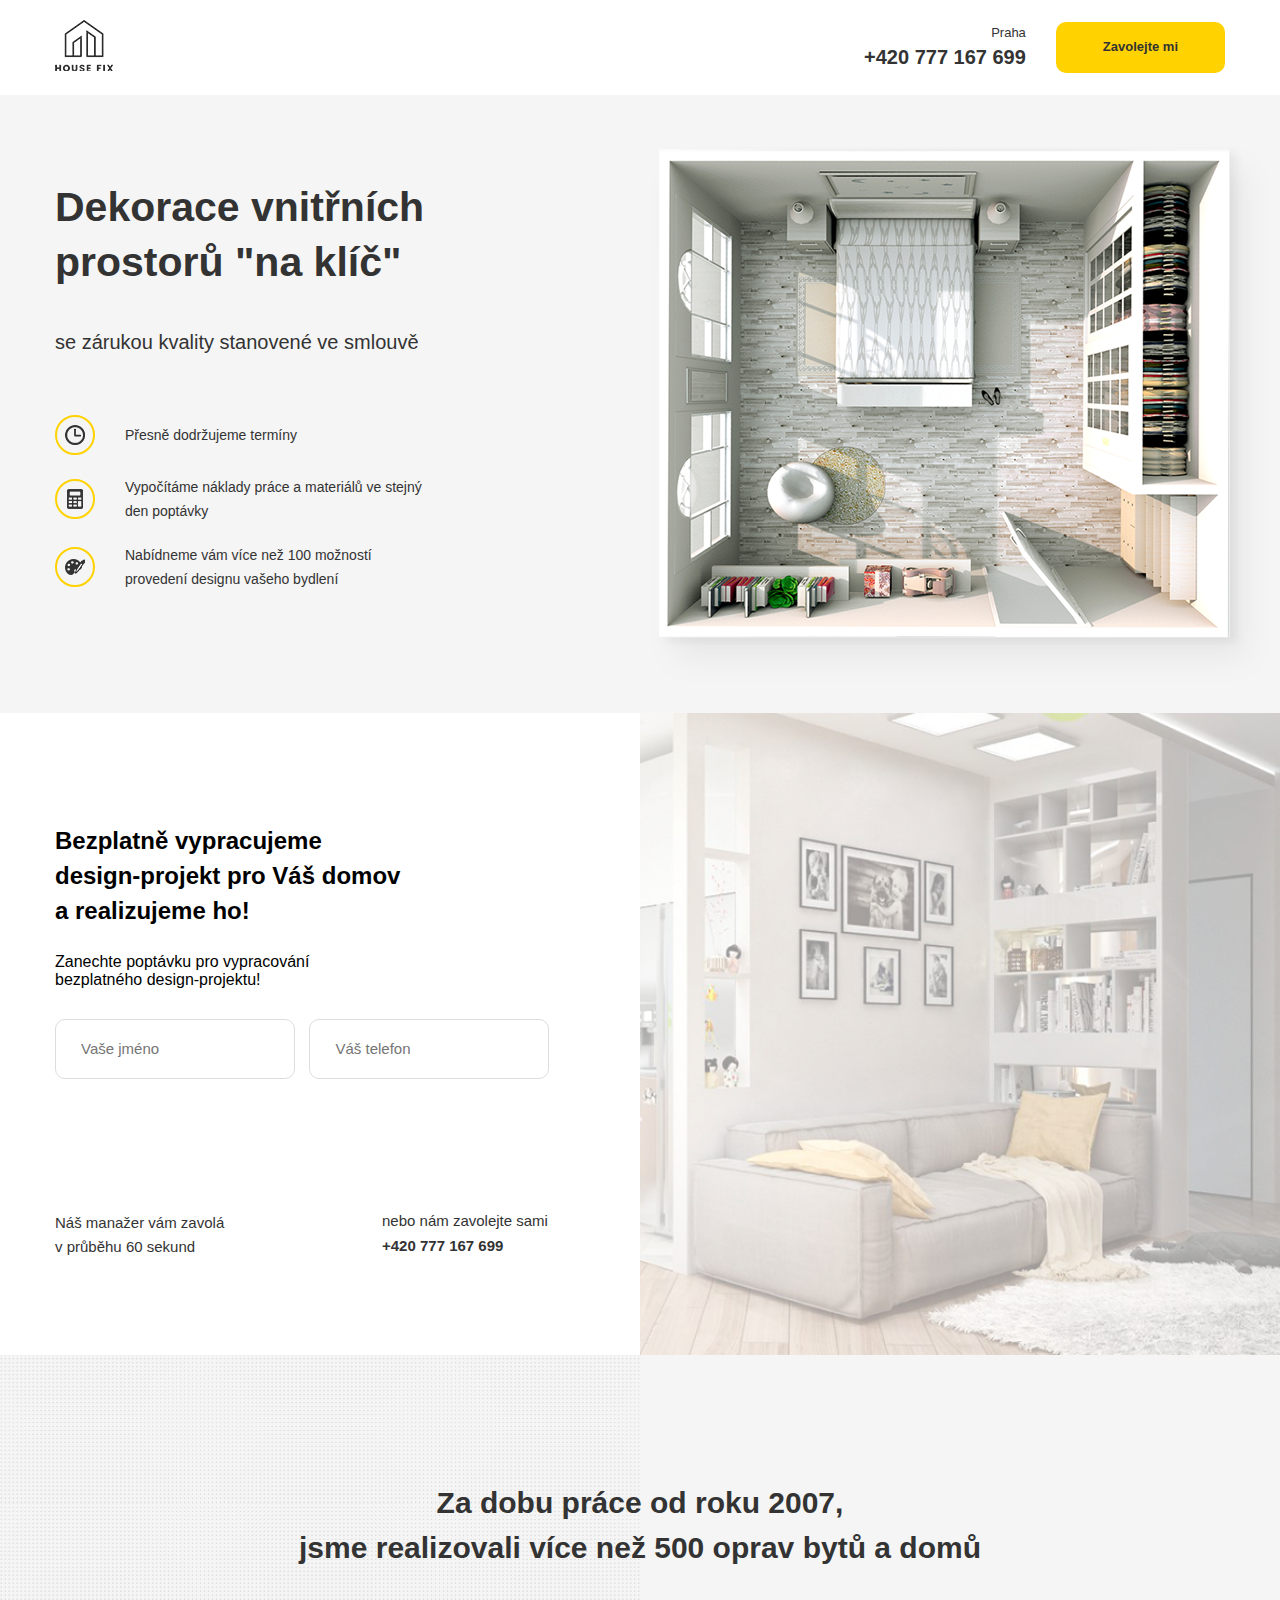
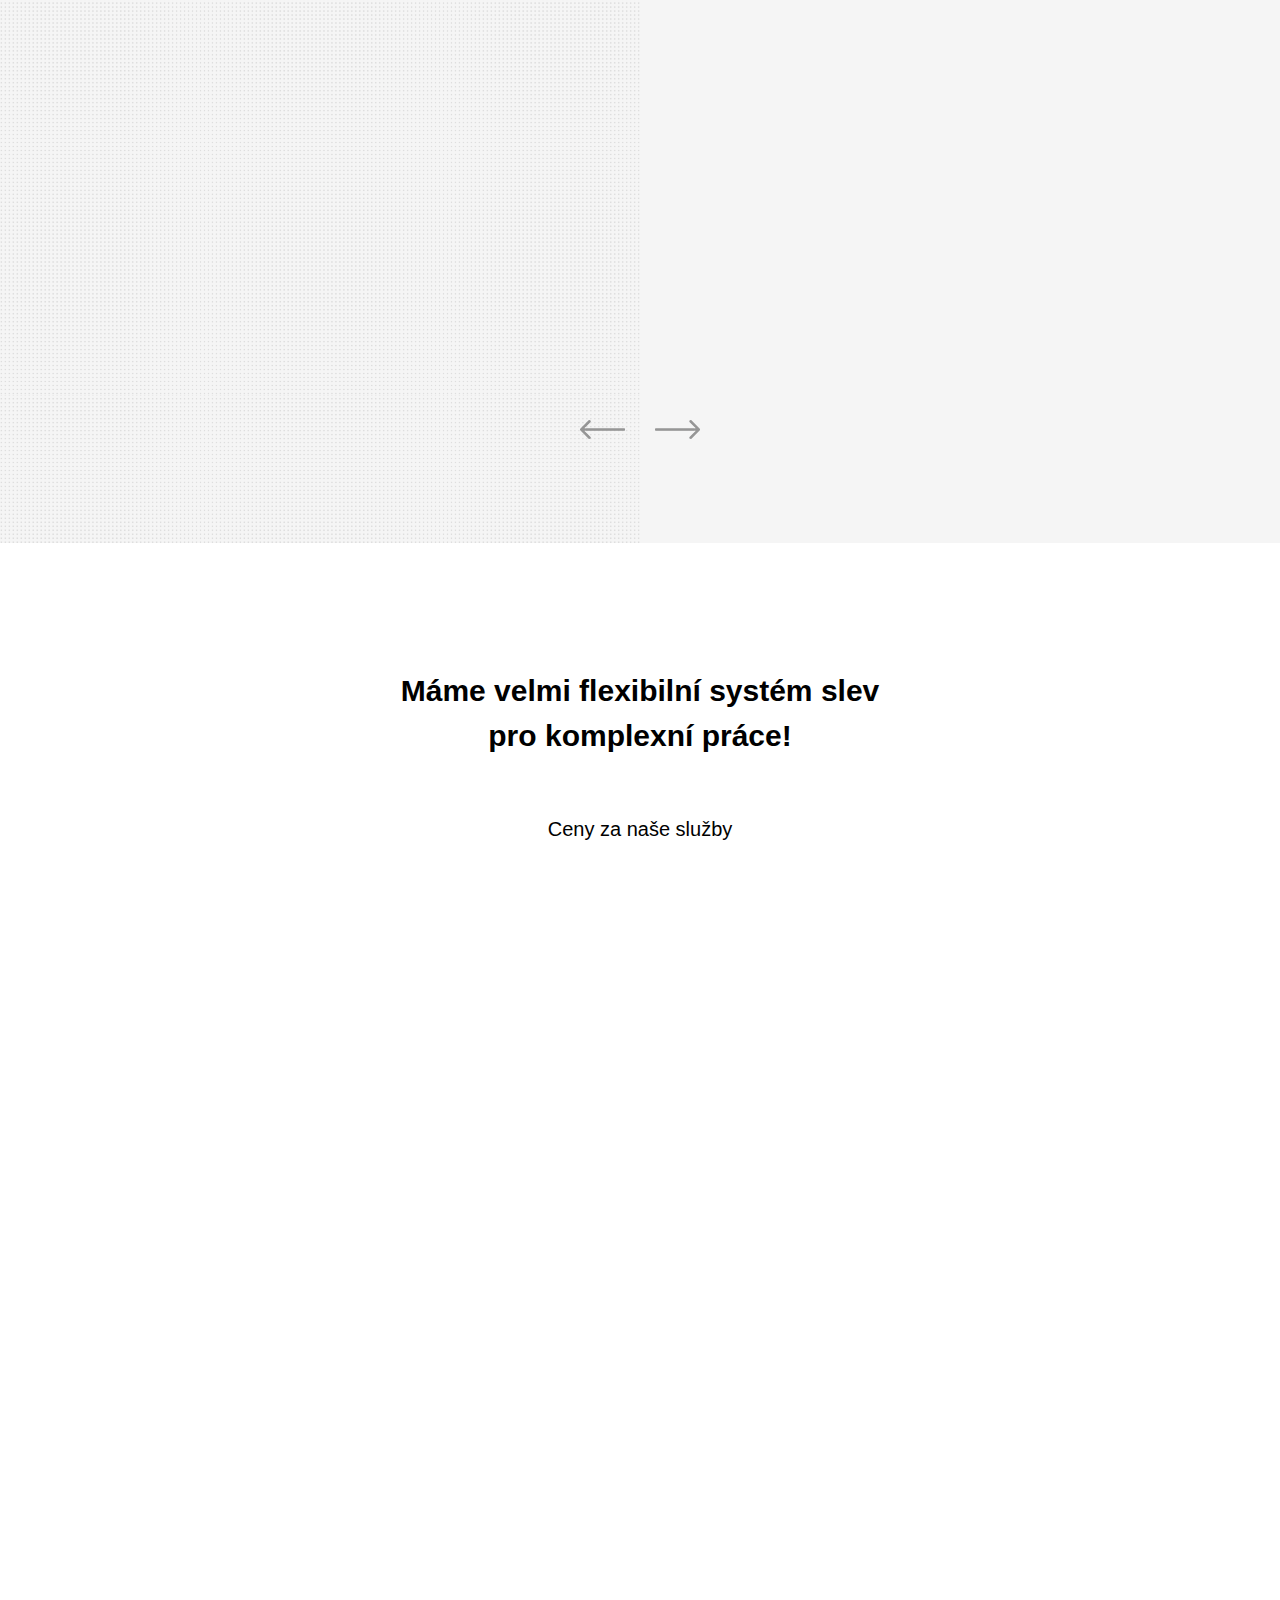
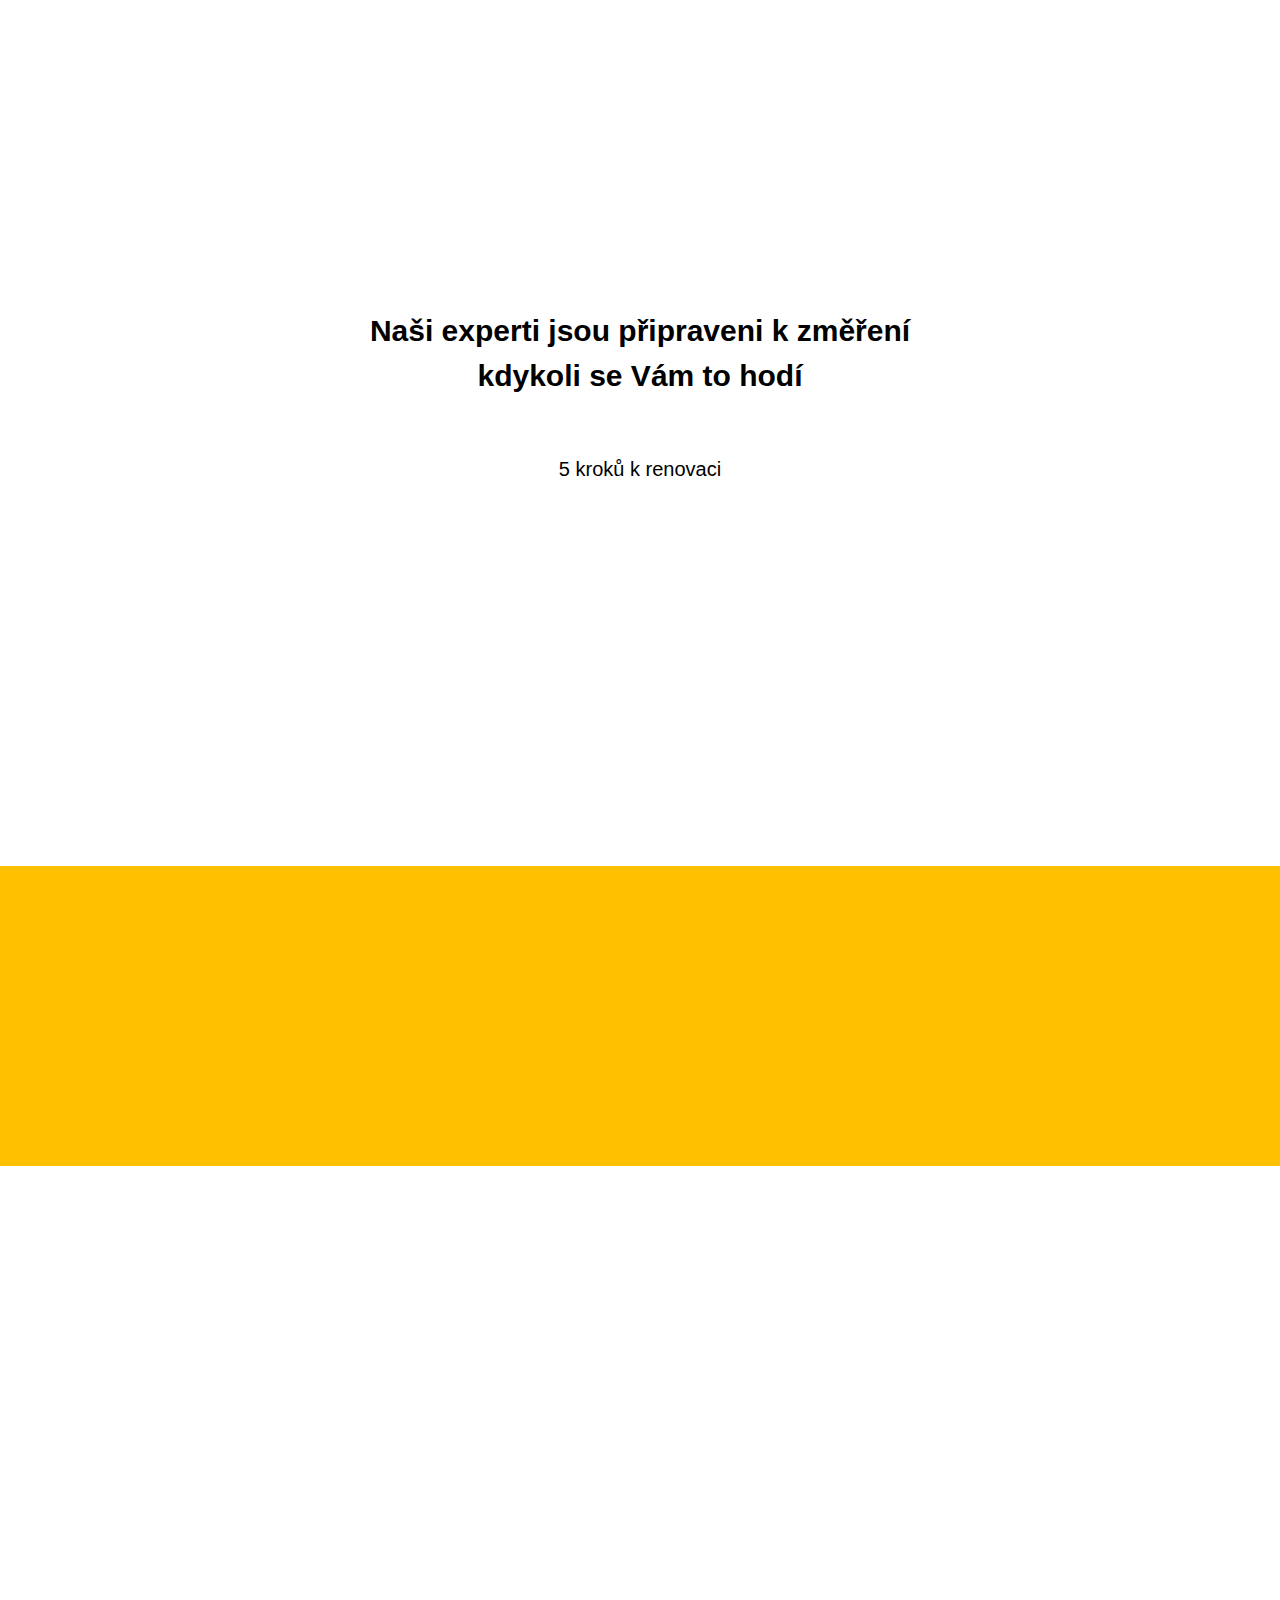
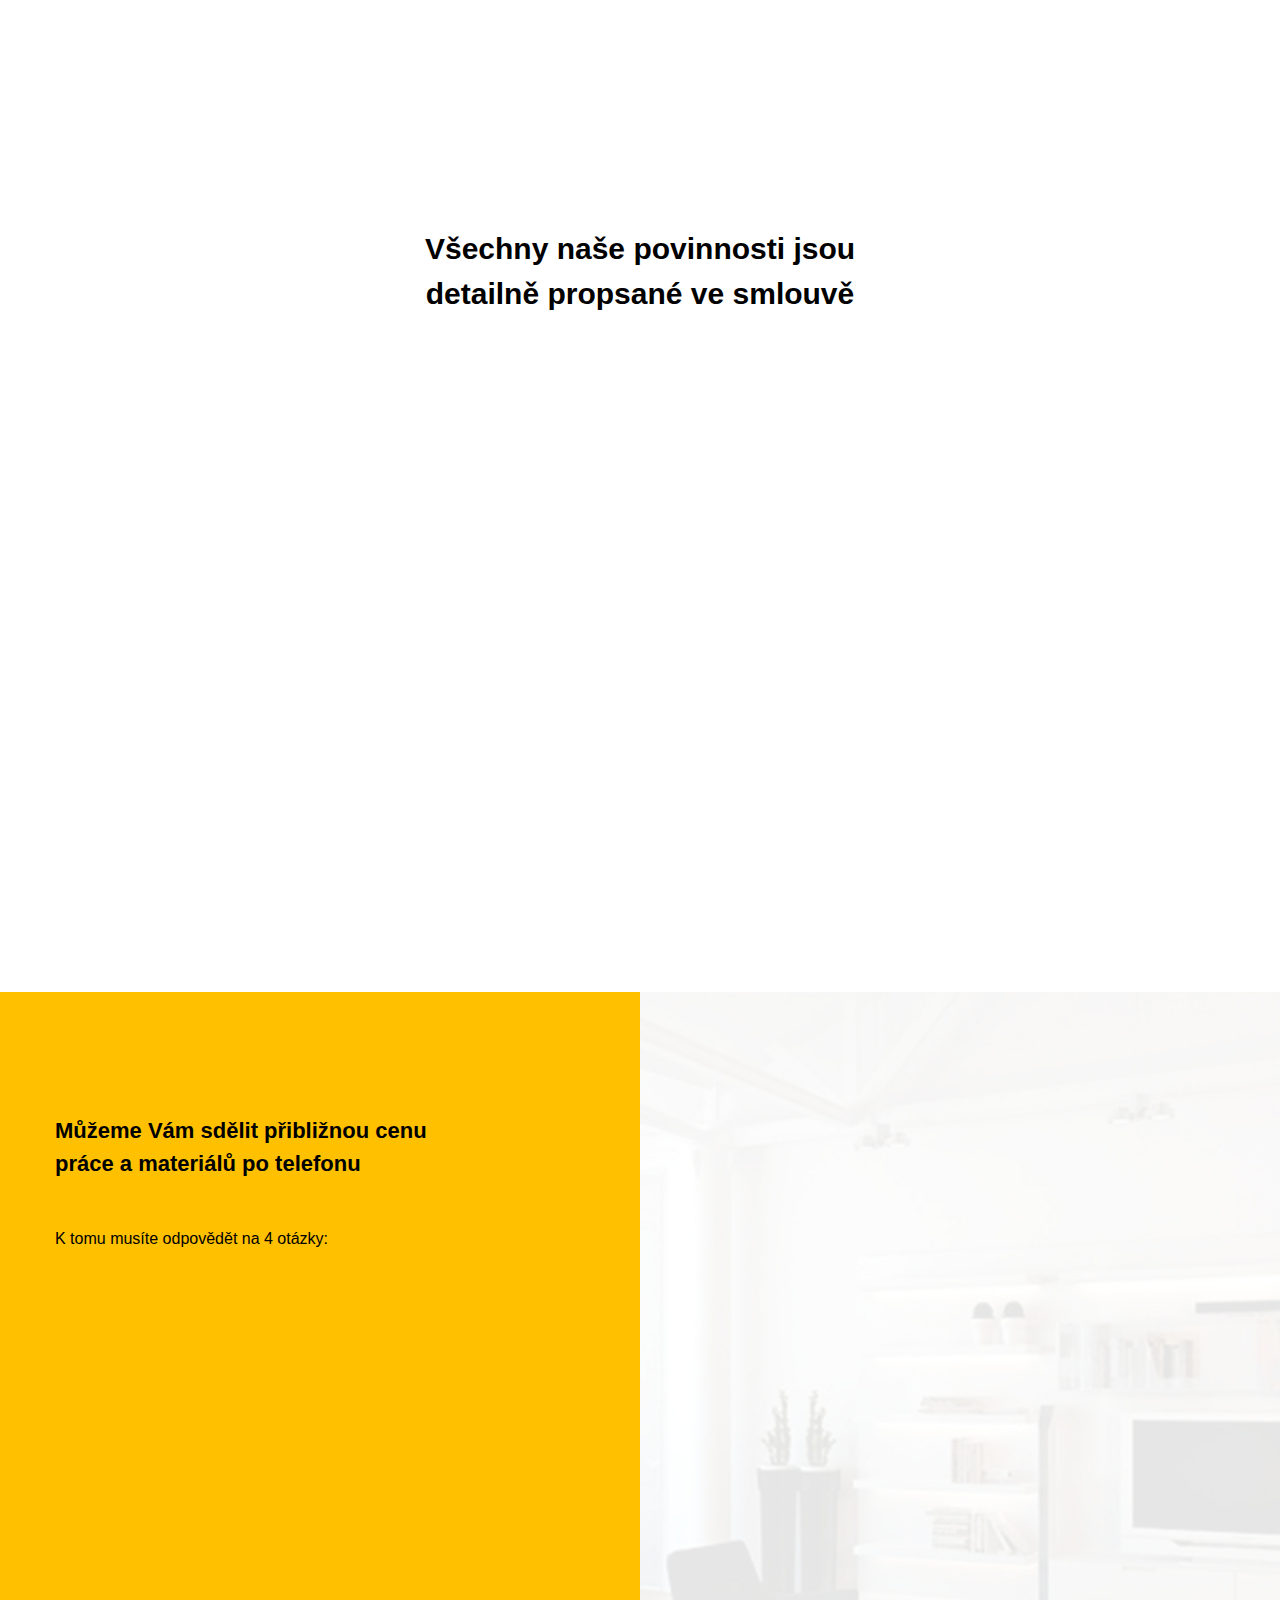
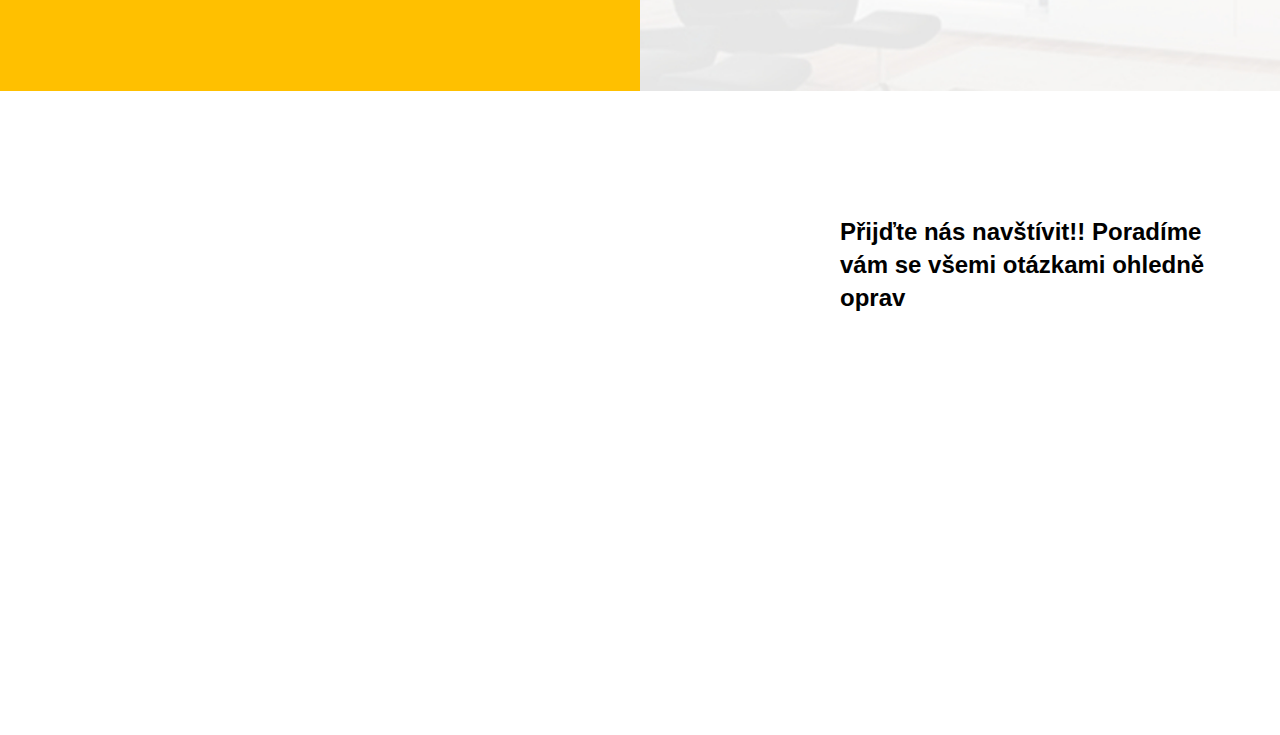
==== commit 1374d8fe: "footer animace,web pro mobili" ====
--- a/src/index.html
+++ b/src/index.html
@@ -357,8 +357,7 @@
     </main> 
 
     <footer class="footer">
-        <div class="map" id="map"><iframe src="https://www.google.com/maps/embed?pb=!1m18!1m12!1m3!1d2560.0582544447984!2d14.450041615590914!3d50.085196179426696!2m3!1f0!2f0!3f0!3m2!1i1024!2i768!4f13.1!3m3!1m2!1s0x470b949f25df712b%3A0xfeb8d30581d5761a!2zxaB0w610bsOpaG8gMjg1LzI5LCAxMzAgMDAgUHJhaGEgMy3FvWnFvmtvdiwgxIxlc2tv!5e0!3m2!1scs!2sit!4v1675004681511!5m2!1scs!2sit" width="100%" height="640" style="border:0;" allowfullscreen="" loading="lazy" referrerpolicy="no-referrer-when-downgrade"></iframe>
-        </div>        
+       
         <div class="container">           
             <div class="contacts-block">
                 <div class="contacts">
@@ -366,7 +365,7 @@
                         ohledně oprav              
                         </h3>
                         <ul class="contacts-list">
-                            <li class="contacts-list__item">
+                            <li class="contacts-list__item wow animate__animated animate__backInRight" data-wow-delay=".1s">
                                 <span class="contacts-list__icon">
                                     <img src="img/i1.png" alt="mapa">
                                 </span>
@@ -375,7 +374,7 @@
                                         130 00 Praha 3-Žižkov, Czechia</span>
                                     </strong>
                             </li>
-                            <li class="contacts-list__item">
+                            <li class="contacts-list__item wow animate__animated animate__backInRight" data-wow-delay=".3s">
                                 <span class="contacts-list__icon">
                                     <img src="img/i2.png" alt="cas">
                                 </span>
@@ -383,7 +382,7 @@
                                      <strong>od 9:00 do 18:00</strong>
                                      </span>
                             </li>
-                            <li class="contacts-list__item">
+                            <li class="contacts-list__item wow animate__animated animate__backInRight" data-wow-delay=".5s">
                                 <span class="contacts-list__icon">
                                     <img src="img/i3.png" alt="telefon">
                                 </span>
@@ -396,6 +395,8 @@
 
                 </div>
             </div>
+            <div class="map wow animate__animated animate__heartBeat" id="map"><iframe src="https://www.google.com/maps/embed?pb=!1m18!1m12!1m3!1d2560.0582544447984!2d14.450041615590914!3d50.085196179426696!2m3!1f0!2f0!3f0!3m2!1i1024!2i768!4f13.1!3m3!1m2!1s0x470b949f25df712b%3A0xfeb8d30581d5761a!2zxaB0w610bsOpaG8gMjg1LzI5LCAxMzAgMDAgUHJhaGEgMy3FvWnFvmtvdiwgxIxlc2tv!5e0!3m2!1scs!2sit!4v1675004681511!5m2!1scs!2sit" width="100%" height="640" style="border:0;" allowfullscreen="" loading="lazy" referrerpolicy="no-referrer-when-downgrade"></iframe>
+            </div>        
         </div>
     </footer>
 
--- a/src/css/style.css
+++ b/src/css/style.css
@@ -841,6 +841,12 @@
   left: 0;
   top: 0;
 }
+@media (max-width: 768px) {
+  .map {
+    width: 100%;
+    position: relative;
+  }
+}
 
 .contacts {
   flex-basis: 50%;
@@ -857,6 +863,16 @@
 .contacts-block {
   display: flex;
   justify-content: flex-end;
+}
+@media (max-width: 768px) {
+  .contacts-block {
+    justify-content: center;
+  }
+}
+@media (max-width: 550px) {
+  .contacts-block {
+    display: block;
+  }
 }
 .contacts__title {
   font-family: "Museo Sans Bold", sans-serif;
